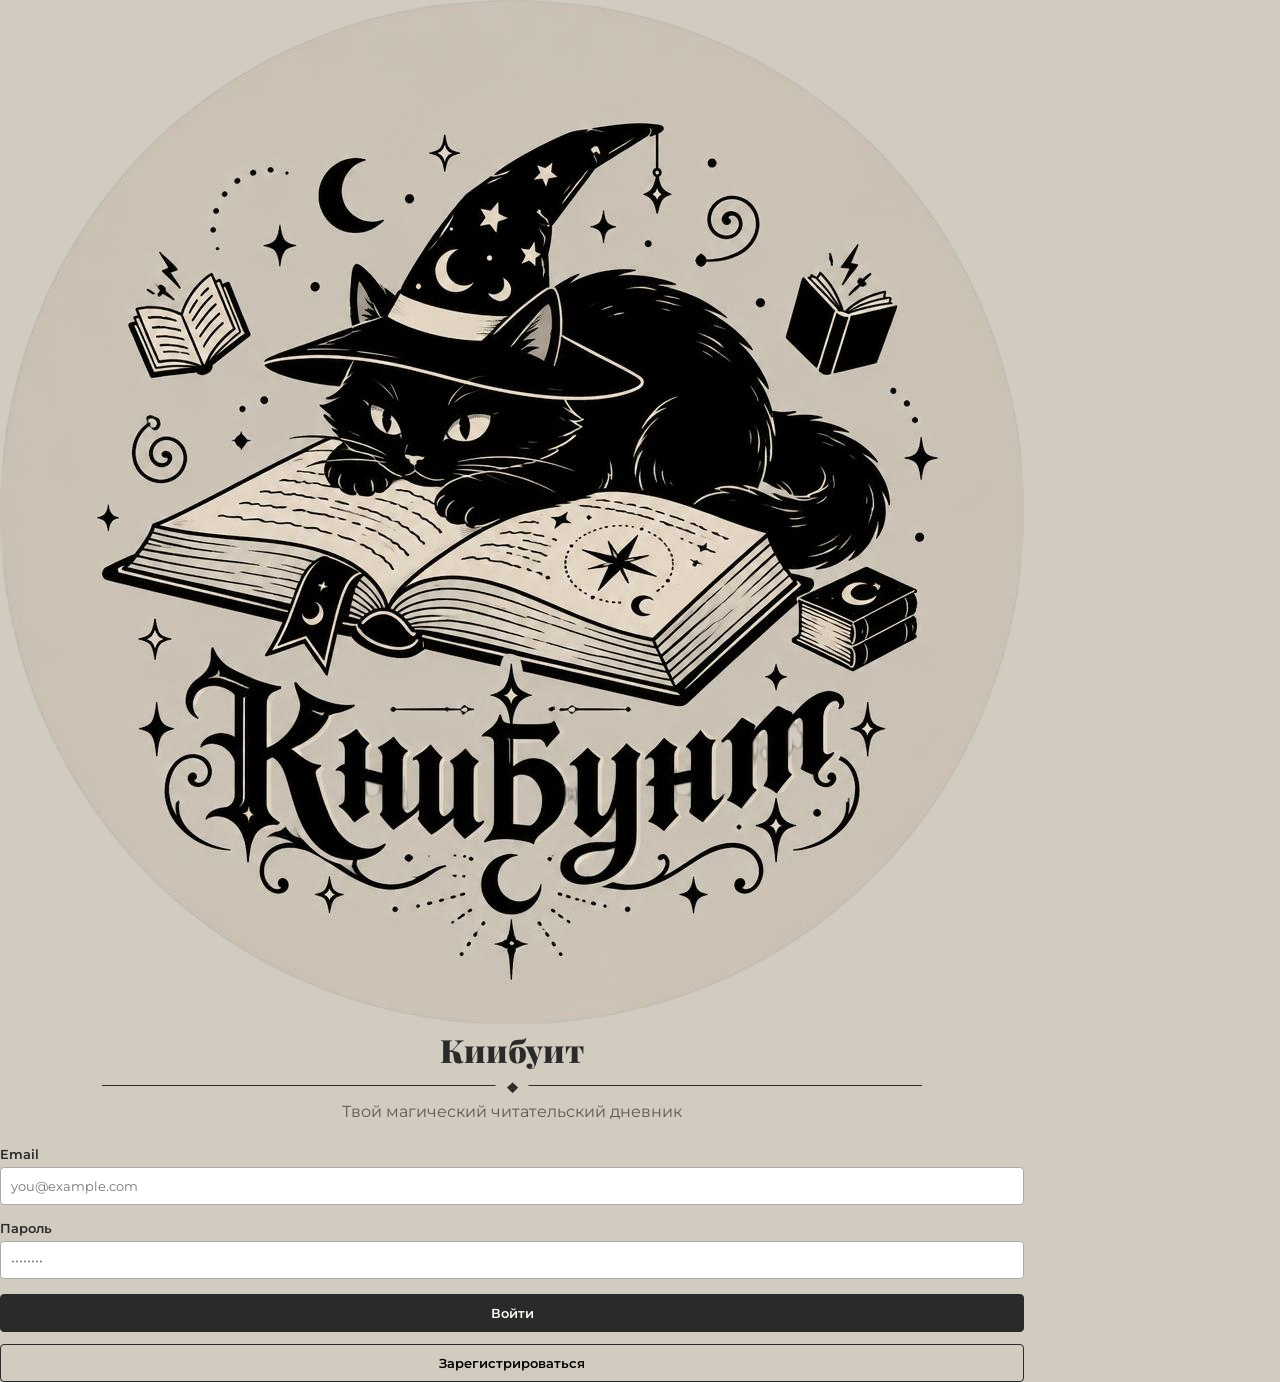
==== index.html @ f90e459a "Update index.html" ====
<!DOCTYPE html>
<html lang="ru">
<head>
    <meta charset="UTF-8">
    <meta name="viewport" content="width=device-width, initial-scale=1.0, viewport-fit=cover, user-scalable=no">
    <meta name="theme-color" content="#d2cbc0">
    <meta name="format-detection" content="telephone=no">
    <title>Киибуит</title>

    <!-- PWA Манифест (создадим позже) -->
    <link rel="manifest" href="manifest.json">
    <link rel="apple-touch-icon" href="assets/icon.png">
    <link rel="icon" type="image/png" href="assets/icon.png">

    <!-- Preload ключевых шрифтов -->
    <link rel="preload" href="fonts/playfair-display-v40-cyrillic_latin-regular.woff2" as="font" type="font/woff2" crossorigin>
    <link rel="preload" href="fonts/playfair-display-v40-cyrillic_latin-600.woff2" as="font" type="font/woff2" crossorigin>

    <link rel="stylesheet" href="style.css">
</head>
<body>

    <noscript>Для работы приложения включите JavaScript.</noscript>

    <!-- ==================== ЭКРАН АВТОРИЗАЦИИ ==================== -->
    <div id="auth-screen" style="display: flex;">
        <div class="auth-card">
            <img src="assets/icon.png" alt="Киибуит" class="auth-logo">
            <h1 class="page-title" style="font-size: 2rem; margin-bottom: 10px; border-bottom: none;">Киибуит</h1>
            <p class="text-center" style="margin-bottom: 25px; color: var(--ink-color); opacity: 0.7;">Твой магический читательский дневник</p>
            
            <div class="form-group">
                <label>Email</label>
                <input type="email" id="auth-email" placeholder="you@example.com" autocomplete="email">
            </div>
            <div class="form-group">
                <label>Пароль</label>
                <input type="password" id="auth-password" placeholder="••••••••" autocomplete="current-password">
            </div>
            
            <div id="auth-error" style="color: #d9534f; font-size: 13px; text-align: center; margin-bottom: 15px; display: none; font-weight: 600;"></div>

            <button class="btn-save" style="width: 100%; margin-bottom: 12px;" onclick="handleAuth('login')">Войти</button>
            <button class="btn-cancel" style="width: 100%;" onclick="handleAuth('register')">Зарегистрироваться</button>
        </div>
    </div>

    <!-- ==================== ОСНОВНОЕ ПРИЛОЖЕНИЕ ==================== -->
    <div id="main-app" style="display: none;">
        
        <div id="overlay" onclick="toggleSidebar()"></div>

        <!-- Сайдбар -->
        <aside id="sidebar">
            <div class="sidebar-header">
                <span>Меню</span>
                <button class="close-sidebar-btn" onclick="toggleSidebar()" aria-label="Закрыть меню">✕</button>
            </div>
            <ul class="menu-list">
                <li class="menu-item active" onclick="navigateTo('library')">Моя библиотека</li>
                <li class="menu-item" onclick="navigateTo('reading-now')">Читаю сейчас</li>
                <li class="menu-item" onclick="navigateTo('calendar')">Календарь</li>
                <li class="menu-item" onclick="navigateTo('stats')">Статистика</li>
                <li class="menu-item" onclick="navigateTo('collections')">Коллекции</li>
                <li class="menu-item" onclick="navigateTo('wishlist')">Список желаний</li>
                <li class="menu-item" onclick="navigateTo('recommendations')">Рекомендации</li>
                <hr style="width: 100%; border: 0; border-top: 1px solid #ccc; margin: 10px 0;">
                <li class="menu-item" onclick="toggleTheme()" id="theme-toggle-btn">🌙 Тёмная тема</li>
                <li class="menu-item" onclick="exportData()">Экспорт данных</li>
                <li class="menu-item" onclick="document.getElementById('import-file').click()">Импорт данных</li>
                <li class="menu-item" onclick="handleLogout()" style="color: #d9534f;">Выйти</li>
            </ul>
            <input type="file" id="import-file" accept=".json" onchange="importData(event)">
        </aside>

        <!-- Основная область -->
        <div id="app-container">
            <div class="top-bar">
                <button class="icon-btn" onclick="toggleSidebar()" aria-label="Меню">
                    <div class="menu-icon-lines"><span></span><span></span><span></span></div>
                </button>
                
                <!-- Строка поиска (скрыта на некоторых страницах) -->
                <div class="search-container" id="search-container">
                    <input type="text" id="search-input" placeholder="Поиск книг..." oninput="handleLibrarySearch(this.value)">
                </div>

                <button class="icon-btn active" id="view-shelves-btn" onclick="switchLibraryView('shelves')" title="Книжные полки">
                    <svg viewBox="0 0 24 24">
                        <line x1="3" y1="20" x2="21" y2="20"></line>
                        <rect x="5" y="8" width="3" height="12" rx="1"></rect>
                        <rect x="10.5" y="4" width="3" height="16" rx="1"></rect>
                        <rect x="16" y="11" width="3" height="9" rx="1"></rect>
                    </svg>
                </button>
                <button class="icon-btn" id="view-grid-btn" onclick="switchLibraryView('grid')" title="Плитка">
                    <svg viewBox="0 0 24 24">
                        <rect x="3" y="3" width="7" height="7"></rect>
                        <rect x="14" y="3" width="7" height="7"></rect>
                        <rect x="14" y="14" width="7" height="7"></rect>
                        <rect x="3" y="14" width="7" height="7"></rect>
                    </svg>
                </button>

                <button class="icon-btn" id="top-action-btn" onclick="handleDetailsAction()" title="Редактировать" style="display: none;"></button>
                
                <button class="icon-btn" id="top-back-btn" onclick="goBack()" title="Назад">
                    <svg viewBox="0 0 24 24" fill="none" stroke="currentColor" stroke-width="2" stroke-linecap="round" stroke-linejoin="round">
                        <line x1="19" y1="12" x2="5" y2="12"></line>
                        <polyline points="12 19 5 12 12 5"></polyline>
                    </svg>
                </button>
            </div>

            <!-- ==================== Библиотека ==================== -->
            <div id="page-library" class="page-content active">
                <div class="top-icons">
                    ✦ ✧ <span style="font-size: 1.5em; vertical-align: middle; line-height: 0.5;">☾</span> ✧ ✦
                </div>
                <h1 class="page-title">Моя библиотека</h1>
                <div class="cabinets-grid" id="cabinets-container"></div>
                <div class="grid-view-container" id="grid-view-container"></div>
            </div>

            <!-- ==================== Читаю сейчас ==================== -->
            <div id="page-reading-now" class="page-content">
                <h1 class="page-title">Читаю сейчас</h1>
                <div class="reading-now-list" id="reading-now-container"></div>
            </div>

            <!-- ==================== Календарь ==================== -->
            <div id="page-calendar" class="page-content">
                <h1 class="page-title">Календарь чтения</h1>
                <div class="calendar-header">
                    <button onclick="changeMonth(-1)" aria-label="Предыдущий месяц">
                        <svg viewBox="0 0 24 24"><path d="M15.41 16.59L10.83 12l4.58-4.59L14 6l-6 6 6 6 1.41-1.41z"/></svg>
                    </button>
                    <h2 id="current-month-year">Месяц Год</h2>
                    <button onclick="changeMonth(1)" aria-label="Следующий месяц">
                        <svg viewBox="0 0 24 24"><path d="M8.59 16.59L13.17 12 8.59 7.41 10 6l6 6-6 6-1.41-1.41z"/></svg>
                    </button>
                </div>
                <div class="calendar-grid" id="calendar-grid"></div>
            </div>

            <!-- ==================== Статистика ==================== -->
            <div id="page-stats" class="page-content">
                <h1 class="page-title">Статистика чтения</h1>
                
                <!-- Виджет цели на год -->
                <div class="goal-widget" id="goal-widget">
                    <div class="goal-header">
                        <h3>Цель на год</h3>
                        <button class="block-add-btn" onclick="openGoalModal()" title="Изменить цель">
                            <svg viewBox="0 0 24 24"><path d="M17 3a2.828 2.828 0 1 1 4 4L7.5 20.5 2 22l1.5-5.5L17 3z"></path></svg>
                        </button>
                    </div>
                    <div class="goal-progress-bar">
                        <div class="goal-progress-fill" id="goal-progress-fill" style="width: 0%;"></div>
                    </div>
                    <div class="goal-text" id="goal-text">0 / 0 книг</div>
                </div>

                <div class="stats-grid" id="stats-container"></div>

                <div class="charts-grid" id="charts-container">
                    <div class="chart-card">
                        <h3 class="chart-title">Книг по месяцам</h3>
                        <div class="chart-canvas-wrapper"><canvas id="chart-books-by-month"></canvas></div>
                    </div>
                    <div class="chart-card">
                        <h3 class="chart-title">Распределение оценок</h3>
                        <div class="chart-canvas-wrapper"><canvas id="chart-ratings"></canvas></div>
                    </div>
                    <div class="chart-card">
                        <h3 class="chart-title">Жанры</h3>
                        <div class="chart-canvas-wrapper"><canvas id="chart-genres"></canvas></div>
                    </div>
                    <div class="chart-card">
                        <h3 class="chart-title">Форматы</h3>
                        <div class="chart-canvas-wrapper"><canvas id="chart-formats"></canvas></div>
                    </div>
                </div>
            </div>

            <!-- ==================== Коллекции ==================== -->
            <div id="page-collections" class="page-content">
                <h1 class="page-title">Мои коллекции</h1>
                <div class="list-container">
                    <div class="form-group">
                        <label>Новая коллекция</label>
                        <div style="display: flex; gap: 10px;">
                            <input type="text" id="new-collection-name" placeholder="Название коллекции...">
                            <button class="btn-save" onclick="createCollection()">Создать</button>
                        </div>
                    </div>
                </div>
                <div id="collections-list"></div>
            </div>

            <!-- ==================== Список желаний ==================== -->
            <div id="page-wishlist" class="page-content">
                <h1 class="page-title">Список желаний</h1>
                <div class="list-container">
                    <div class="form-group">
                        <label>Новый список</label>
                        <div style="display: flex; gap: 10px;">
                            <input type="text" id="new-wishlist-name" placeholder="Название списка...">
                            <button class="btn-save" onclick="createWishlist()">Создать</button>
                        </div>
                    </div>
                </div>
                <div id="wishlist-container"></div>
            </div>

            <!-- ==================== Рекомендации ==================== -->
            <div id="page-recommendations" class="page-content">
                <h1 class="page-title">Рекомендации</h1>
                <p class="text-center" style="margin-bottom: 20px;">На основе ваших прочитанных книг мы подобрали для вас:</p>
                <div id="recommendations-container"></div>
            </div>

            <!-- ==================== Детали книги ==================== -->
            <div id="page-details" class="page-content">
                <div class="details-block" id="block-profile">
                    <div class="profile-layout">
                        <div class="profile-left">
                            <div class="cover-preview" id="det-cover-container">
                                <div class="generated-cover" id="det-cover-generated">
                                    <div class="gen-title" id="gen-title">Название</div>
                                    <div class="gen-author" id="gen-author">Автор</div>
                                </div>
                                <img id="det-cover-img" src="" alt="Обложка" style="display: none;">
                            </div>
                            
                            <div class="det-edit-only" style="width: 100%; margin-bottom: 15px;">
                                <label class="profile-field-label" style="display: block; text-align: left; margin-bottom: 8px;">Добавить обложку</label>
                                <div style="display: flex; gap: 8px; margin-bottom: 8px;">
                                    <input type="text" id="det-cover-url" placeholder="URL картинки..." style="flex-grow: 1; padding: 8px; border: 1px solid #aaa; border-radius: 4px; font-size: 12px; min-width: 0;">
                                    <button type="button" class="btn-save" style="padding: 8px 12px; flex: 0 0 auto; font-size: 12px;" onclick="applyCoverUrl()">Найти</button>
                                </div>
                                <div>
                                    <input type="file" id="det-cover-file" accept="image/*" style="display: none;" onchange="handleCoverUpload(event)">
                                    <button type="button" class="btn-cancel" style="width: 100%; padding: 8px 12px; font-size: 12px;" onclick="document.getElementById('det-cover-file').click()">Добавить с устройства</button>
                                </div>
                            </div>

                            <div class="det-edit-only" style="width: 100%; margin-bottom: 10px; text-align: left;">
                                <label class="profile-field-label" style="display: block; text-align: left; margin-bottom: 4px;">Название</label>
                                <input type="text" id="det-edit-title" placeholder="Название">
                            </div>

                            <div class="det-edit-only" style="width: 100%; margin-bottom: 10px; text-align: left;">
                                <label class="profile-field-label" style="display: block; text-align: left; margin-bottom: 4px;">Автор(ы)</label>
                                <div id="det-author-inputs-container"></div>
                            </div>

                            <div class="profile-title" id="det-title">Название</div>
                            <div class="profile-author" id="det-author">Автор</div>
                            
                            <div id="rating-view-wrapper" style="margin-top: 10px; width: 100%; text-align: center;">
                                <label class="profile-field-label" style="display: block; text-align: center; margin-bottom: 5px;">Оценка</label>
                                <div class="star-rating" id="star-rating">
                                    <span class="star" data-value="1">★</span><span class="star" data-value="2">★</span><span class="star" data-value="3">★</span><span class="star" data-value="4">★</span><span class="star" data-value="5">★</span>
                                    <span class="star" data-value="6">★</span><span class="star" data-value="7">★</span><span class="star" data-value="8">★</span><span class="star" data-value="9">★</span><span class="star" data-value="10">★</span>
                                </div>
                                <input type="hidden" id="det-rating" value="0">
                                <div class="profile-rating" id="val-det-rating"></div>
                            </div>
                        </div>
                        
                        <div class="profile-right">
                            <div class="profile-fields-grid">
                                <div style="grid-column: 1 / -1; display: flex; gap: 10px; align-items: center; margin-bottom: 5px;">
                                    <button id="btn-auto-fill" class="btn-save" style="flex-grow: 0; padding: 8px 15px; align-items: center; gap: 8px; font-size: 13px;" onclick="autoFillBookInfo()">
                                        <svg viewBox="0 0 24 24" width="16" height="16" fill="none" stroke="currentColor" stroke-width="2" stroke-linecap="round" stroke-linejoin="round"><circle cx="11" cy="11" r="8"></circle><line x1="21" y1="21" x2="16.65" y2="16.65"></line></svg>
                                        Найти информацию
                                    </button>
                                    <div id="progress-container" style="flex-grow: 1; align-items: center; gap: 10px; display: none;">
                                        <div style="flex-grow: 1; height: 8px; background: #e0e0e0; border-radius: 4px; overflow: hidden; border: 1px solid #ccc;">
                                            <div id="progress-bar" style="height: 100%; background: #28a745; width: 0%; transition: width 0.3s;"></div>
                                        </div>
                                        <span id="progress-text" style="font-size: 12px; font-weight: bold; min-width: 60px; color: #555;">0%</span>
                                    </div>
                                </div>
                                <div class="profile-field">
                                    <label class="profile-field-label">Жанры</label>
                                    <div class="det-edit-only" style="width:100%">
                                        <div id="det-genres-inputs-container"></div>
                                    </div>
                                    <div class="readonly-value profile-field-value" id="val-det-genres"></div>
                                </div>
                                <div class="profile-field">
                                    <label class="profile-field-label">Теги</label>
                                    <div class="det-edit-only" style="width:100%">
                                        <div id="det-tags-inputs-container"></div>
                                    </div>
                                    <div class="readonly-value profile-field-value" id="val-det-tags"></div>
                                </div>
                                <div class="profile-field">
                                    <label class="profile-field-label">Цикл</label>
                                    <input type="text" id="det-series">
                                    <div class="readonly-value profile-field-value" id="val-det-series"></div>
                                </div>
                                <div class="profile-field">
                                    <label class="profile-field-label">Количество страниц</label>
                                    <input type="text" id="det-volume">
                                    <div class="readonly-value profile-field-value" id="val-det-volume"></div>
                                </div>
                                <div class="profile-field">
                                    <label class="profile-field-label">Подцикл</label>
                                    <input type="text" id="det-subseries">
                                    <div class="readonly-value profile-field-value" id="val-det-subseries"></div>
                                </div>
                                <div class="profile-field">
                                    <label class="profile-field-label">Год публикации</label>
                                    <input type="text" id="det-year">
                                    <div class="readonly-value profile-field-value" id="val-det-year"></div>
                                </div>
                                <div class="profile-field">
                                    <label class="profile-field-label">Страна</label>
                                    <input type="text" id="det-country">
                                    <div class="readonly-value profile-field-value" id="val-det-country"></div>
                                </div>
                                <div class="profile-field">
                                    <label class="profile-field-label">Формат</label>
                                    <div class="custom-select-wrapper" id="format-custom-select">
                                        <div class="custom-select-trigger" onclick="toggleCustomDropdown(event, 'format-custom-select')">
                                            <span id="format-selected-text">Не выбрано</span>
                                            <svg viewBox="0 0 24 24"><path d="M7 10l5 5 5-5z"/></svg>
                                        </div>
                                        <div class="custom-select-options" id="format-dropdown-options">
                                            <div class="custom-select-option" onclick="event.stopPropagation(); toggleFormatOption(this, 'Бумажная книга')">Бумажная книга</div>
                                            <div class="custom-select-option" onclick="event.stopPropagation(); toggleFormatOption(this, 'Электронная')">Электронная</div>
                                            <div class="custom-select-option" onclick="event.stopPropagation(); toggleFormatOption(this, 'Аудиокнига')">Аудиокнига</div>
                                            <div class="custom-select-option" onclick="event.stopPropagation(); toggleFormatOption(this, 'Комикс')">Комикс</div>
                                            <div class="custom-select-option" onclick="event.stopPropagation(); toggleFormatOption(this, 'Манга')">Манга</div>
                                        </div>
                                    </div>
                                    <input type="hidden" id="det-format" value="">
                                    <div class="readonly-value profile-field-value" id="val-det-format"></div>
                                </div>
                            </div>
                            
                            <div class="annotation-block">
                                <label class="profile-field-label">Аннотация</label>
                                <textarea id="det-annotation"></textarea>
                                <div class="readonly-value profile-field-value" id="val-det-annotation" style="white-space: pre-wrap;"></div>
                            </div>
                        </div>
                    </div>
                </div>

                <div class="details-block is-empty" id="block-impressions">
                    <h3 class="details-block-title">
                        Впечатления
                        <button class="block-add-btn" onclick="openAddImpressionModalFromDetails()" title="Добавить впечатление">
                            <svg viewBox="0 0 24 24"><line x1="12" y1="5" x2="12" y2="19"></line><line x1="5" y1="12" x2="19" y2="12"></line></svg>
                        </button>
                    </h3>
                    <div class="detail-list" id="impressions-list"></div>
                </div>

                <div class="details-block is-empty" id="block-tracker">
                    <h3 class="details-block-title">Трекер чтения</h3>
                    <div class="profile-fields-grid">
                        <div class="profile-field">
                            <label class="profile-field-label">Дата начала</label>
                            <input type="date" id="det-start-date">
                            <div class="readonly-value profile-field-value" id="val-det-start-date"></div>
                        </div>
                        <div class="profile-field">
                            <label class="profile-field-label">Дата завершения</label>
                            <input type="date" id="det-end-date">
                            <div class="readonly-value profile-field-value" id="val-det-end-date"></div>
                        </div>
                    </div>
                </div>

                <div class="details-block is-empty" id="block-plot">
                    <h3 class="details-block-title">Сюжет и структура</h3>
                    <div class="profile-field" style="margin-bottom: 15px;">
                        <label class="profile-field-label">Краткое содержание</label>
                        <textarea id="det-summary"></textarea>
                        <div class="readonly-value profile-field-value" id="val-det-summary" style="white-space: pre-wrap;"></div>
                    </div>
                    <div class="profile-field" style="margin-bottom: 15px;">
                        <label class="profile-field-label">Хронология событий</label>
                        <textarea id="det-timeline"></textarea>
                        <div class="readonly-value profile-field-value" id="val-det-timeline" style="white-space: pre-wrap;"></div>
                    </div>
                    <div class="profile-field">
                        <label class="profile-field-label">Карта мира</label>
                        <textarea id="det-worldMap"></textarea>
                        <div class="readonly-value profile-field-value" id="val-det-worldMap" style="white-space: pre-wrap;"></div>
                    </div>
                </div>

                <div class="details-block is-empty" id="block-characters">
                    <h3 class="details-block-title">
                        Персонажи
                        <button class="block-add-btn" onclick="openCharacterModal()" title="Добавить персонажа">
                            <svg viewBox="0 0 24 24"><line x1="12" y1="5" x2="12" y2="19"></line><line x1="5" y1="12" x2="19" y2="12"></line></svg>
                        </button>
                    </h3>
                    <div class="detail-list" id="characters-list"></div>
                </div>

                <div class="details-block is-empty" id="block-quotes">
                    <h3 class="details-block-title">
                        Цитаты
                        <button class="block-add-btn" onclick="openQuoteModal()" title="Добавить цитату">
                            <svg viewBox="0 0 24 24"><line x1="12" y1="5" x2="12" y2="19"></line><line x1="5" y1="12" x2="19" y2="12"></line></svg>
                        </button>
                    </h3>
                    <div class="detail-list" id="quotes-list"></div>
                </div>

                <div class="details-block is-empty" id="block-terms">
                    <h3 class="details-block-title">
                        Термины и определения
                        <button class="block-add-btn" onclick="openTermModal()" title="Добавить термин">
                            <svg viewBox="0 0 24 24"><line x1="12" y1="5" x2="12" y2="19"></line><line x1="5" y1="12" x2="19" y2="12"></line></svg>
                        </button>
                    </h3>
                    <div class="detail-list" id="terms-list"></div>
                </div>
            </div>
        </div>
    </div>

    <!-- ==================== МОДАЛЬНЫЕ ОКНА ==================== -->

    <!-- НОВОЕ: Модалка цели -->
    <div class="modal-overlay" id="goal-modal">
        <div class="modal" style="max-width: 400px;">
            <button class="modal-close-x" onclick="closeGoalModal()">✕</button>
            <h2>Цель на год</h2>
            <div class="form-group">
                <label>Сколько книг хотите прочитать?</label>
                <input type="number" id="goal-input" placeholder="Например, 30">
            </div>
            <div class="btn-group">
                <button class="btn-cancel" onclick="closeGoalModal()">Отмена</button>
                <button class="btn-save" onclick="saveGoal()">Сохранить</button>
            </div>
        </div>
    </div>

    <!-- НОВОЕ: Кастомный confirm -->
    <div class="modal-overlay" id="custom-confirm-modal">
        <div class="modal" style="max-width: 400px; text-align: center;">
            <h2 id="confirm-title" style="margin-bottom: 15px;">Подтверждение</h2>
            <p id="confirm-text" style="margin-bottom: 25px; line-height: 1.5;"></p>
            <div class="btn-group" style="justify-content: center;">
                <button class="btn-cancel" onclick="resolveConfirm(false)">Отмена</button>
                <button class="btn-save" onclick="resolveConfirm(true)">ОК</button>
            </div>
        </div>
    </div>

    <div class="modal-overlay" id="calendar-modal">
        <div class="modal" style="max-width: 550px;">
            <button class="modal-close-x" onclick="closeCalendarModal()">✕</button>
            <h2 id="calendar-modal-title" style="padding-right: 20px;">Записи на <span id="calendar-modal-date"></span></h2>

            <div id="calendar-entries-view">
                <div id="calendar-entries-list" style="display: flex; flex-direction: column; gap: 15px; max-height: 60vh; overflow-y: auto; margin-bottom: 20px; padding-right: 5px;"></div>
                <div class="btn-group" style="justify-content: center; margin-top: 15px;">
                    <button class="btn-save" onclick="showCalendarAddBookView()" style="width: 100%;">+ Добавить книгу</button>
                </div>
            </div>

            <div id="calendar-add-view" style="display: none;">
                <div class="form-group">
                    <label>Выберите книгу</label>
                    <div class="custom-select-wrapper" id="calendar-book-select">
                        <div class="custom-select-trigger" onclick="toggleCustomDropdown(event, 'calendar-book-select')">
                            <span id="cal-selected-text">-- Не выбрано --</span>
                            <svg viewBox="0 0 24 24"><path d="M7 10l5 5 5-5z"/></svg>
                        </div>
                        <div class="custom-select-options" id="cal-dropdown-options"></div>
                    </div>
                    <input type="hidden" id="cal-selected-value" value="">
                </div>
                <div class="btn-group" style="justify-content: center; gap: 20px;">
                    <button class="btn-cancel" style="flex-grow: 0; min-width: 100px;" onclick="showCalendarEntriesView()">Назад</button>
                    <button class="btn-save" style="flex-grow: 0; min-width: 120px;" onclick="saveCalendarPlan()">Сохранить</button>
                </div>
            </div>
        </div>
    </div>

    <div class="modal-overlay" id="progress-modal">
        <div class="modal">
            <button class="modal-close-x" onclick="closeProgressModal()">✕</button>
            <h2>Прогресс чтения</h2>
            <p class="text-center" style="margin-bottom: 15px; font-weight: bold;" id="progress-book-title"></p>
            <div class="form-group">
                <label>Текущая страница</label>
                <input type="number" id="progress-current-page" placeholder="Введите номер страницы...">
            </div>
            <div class="form-group">
                <label>Всего страниц</label>
                <input type="number" id="progress-total-pages" placeholder="Введите общее количество...">
            </div>
            <div class="btn-group" style="justify-content: center; gap: 20px;">
                <button class="btn-cancel" style="flex-grow: 0; min-width: 100px;" onclick="closeProgressModal()">Отмена</button>
                <button class="btn-save" style="flex-grow: 0; min-width: 120px;" onclick="saveProgress()">Сохранить</button>
            </div>
        </div>
    </div>

    <div class="modal-overlay" id="move-date-modal">
        <div class="modal">
            <button class="modal-close-x" onclick="closeMoveDateModal()">✕</button>
            <h2>Выберите новую дату</h2>
            <div class="calendar-header" style="margin-top: 15px;">
                <button onclick="changeMoveDateMonth(-1)" aria-label="Предыдущий месяц">
                    <svg viewBox="0 0 24 24"><path d="M15.41 16.59L10.83 12l4.58-4.59L14 6l-6 6 6 6 1.41-1.41z"/></svg>
                </button>
                <h2 id="move-date-month-year">Месяц Год</h2>
                <button onclick="changeMoveDateMonth(1)" aria-label="Следующий месяц">
                    <svg viewBox="0 0 24 24"><path d="M8.59 16.59L13.17 12 8.59 7.41 10 6l6 6-6 6-1.41-1.41z"/></svg>
                </button>
            </div>
            <div class="calendar-grid" id="move-date-grid"></div>
            <div class="btn-group" style="margin-top: 20px;">
                <button class="btn-cancel" onclick="closeMoveDateModal()" style="width: 100%;">Отмена</button>
            </div>
        </div>
    </div>

    <div class="modal-overlay" id="add-impression-modal">
        <div class="modal">
            <button class="modal-close-x" onclick="closeAddImpressionModal()">✕</button>
            <h2>Добавить впечатление</h2>
            <p class="text-center" style="margin-bottom: 15px; font-weight: bold; color: #555;" id="imp-modal-book-title"></p>
            <div class="form-group">
                <textarea id="imp-modal-text" placeholder="Ваши впечатления..." style="min-height: 150px; resize: none;"></textarea>
            </div>
            <div class="btn-group" style="justify-content: center; gap: 20px;">
                <button class="btn-cancel" style="flex-grow: 0; min-width: 100px;" onclick="closeAddImpressionModal()">Отмена</button>
                <button class="btn-save" style="flex-grow: 0; min-width: 120px;" onclick="saveCalendarImpression()">Сохранить</button>
            </div>
        </div>
    </div>

    <div class="modal-overlay" id="add-quote-modal">
        <div class="modal">
            <button class="modal-close-x" onclick="closeAddQuoteModal()">✕</button>
            <h2>Добавить цитату</h2>
            <p class="text-center" style="margin-bottom: 15px; font-weight: bold; color: #555;" id="quote-modal-book-title"></p>
            <div class="form-group">
                <textarea id="quote-modal-text" placeholder="Текст цитаты..." style="min-height: 100px; resize: none;"></textarea>
            </div>
            <div class="btn-group" style="justify-content: center; gap: 20px;">
                <button class="btn-cancel" style="flex-grow: 0; min-width: 100px;" onclick="closeAddQuoteModal()">Отмена</button>
                <button class="btn-save" style="flex-grow: 0; min-width: 120px;" onclick="saveCalendarQuote()">Сохранить</button>
            </div>
        </div>
    </div>

    <div class="modal-overlay" id="character-modal">
        <div class="modal">
            <button class="modal-close-x" onclick="closeCharacterModal()">✕</button>
            <h2>Добавить персонажа</h2>
            <div class="form-group">
                <label>Имя персонажа</label>
                <input type="text" id="char-name" placeholder="Введите имя...">
            </div>
            <div class="form-group">
                <label>Роль</label>
                <select id="char-role">
                    <option value="Главный герой">Главный герой</option>
                    <option value="Второстепенный герой">Второстепенный герой</option>
                </select>
            </div>
            <div class="form-group">
                <label>Изображение (URL)</label>
                <input type="url" id="char-image" placeholder="https://...">
            </div>
            <div class="btn-group">
                <button class="btn-cancel" onclick="closeCharacterModal()">Отмена</button>
                <button class="btn-save" onclick="saveCharacter()">Сохранить</button>
            </div>
        </div>
    </div>

    <div class="modal-overlay" id="quote-modal">
        <div class="modal">
            <button class="modal-close-x" onclick="closeQuoteModal()">✕</button>
            <h2>Добавить цитату</h2>
            <div class="form-group">
                <label>Текст цитаты</label>
                <textarea id="quote-text" placeholder="Введите текст..."></textarea>
            </div>
            <div class="btn-group">
                <button class="btn-cancel" onclick="closeQuoteModal()">Отмена</button>
                <button class="btn-save" onclick="saveQuote()">Сохранить</button>
            </div>
        </div>
    </div>

    <div class="modal-overlay" id="term-modal">
        <div class="modal">
            <button class="modal-close-x" onclick="closeTermModal()">✕</button>
            <h2>Добавить термин</h2>
            <div class="form-group">
                <label>Термин</label>
                <input type="text" id="term-name" placeholder="Введите термин...">
            </div>
            <div class="form-group">
                <label>Определение</label>
                <textarea id="term-def" placeholder="Введите определение..."></textarea>
            </div>
            <div class="btn-group">
                <button class="btn-cancel" onclick="closeTermModal()">Отмена</button>
                <button class="btn-save" onclick="saveTerm()">Сохранить</button>
            </div>
        </div>
    </div>

    <div class="modal-overlay" id="edit-list-name-modal">
        <div class="modal" style="max-width: 400px;">
            <button class="modal-close-x" onclick="closeEditListNameModal()">✕</button>
            <h2 id="edit-list-name-title">Редактировать название</h2>
            <div class="form-group">
                <label>Название</label>
                <input type="text" id="edit-list-name-input" placeholder="Введите название...">
            </div>
            <div class="btn-group">
                <button class="btn-cancel" onclick="closeEditListNameModal()">Отмена</button>
                <button class="btn-save" onclick="saveEditedListName()">Сохранить</button>
            </div>
        </div>
    </div>

    <div id="context-menu">
        <div class="context-option" onclick="ctxDetails()">Подробнее</div>
        <div class="context-option" onclick="ctxEdit()">Редактировать</div>
        <div class="context-option" onclick="ctxMoveToCabinet()">Переместить в...</div>
        <div class="context-option danger" onclick="ctxDelete()">Удалить</div>
    </div>

    <div id="wishlist-context-menu">
        <div class="context-option" onclick="ctxWishlistDetails()">Подробнее</div>
        <div class="context-option" onclick="ctxWishlistEdit()">Редактировать</div>
        <div class="context-option" onclick="ctxWishlistMove()">Переместить в список</div>
        <div class="context-option danger" onclick="ctxWishlistDelete()">Удалить</div>
    </div>

    <div class="modal-overlay" id="book-modal">
        <div class="modal">
            <button class="modal-close-x" onclick="closeBookModal()">✕</button>
            <h2 id="book-modal-title">Добавить книгу</h2>

            <div class="form-group author-wrapper">
                <label>Название</label>
                <div class="author-input-wrap">
                    <input type="text" id="book-title" placeholder="Введите название..." autocomplete="off" oninput="handleTitleSearch(this)" onfocus="handleTitleSearch(this)">
                    <div class="custom-dropdown author-suggestions title-suggestions"></div>
                </div>
            </div>

            <div class="form-group author-wrapper">
                <label>Автор(ы)</label>
                <div id="author-inputs-container"></div>
            </div>

            <div id="spine-customization-section">
                <div class="form-group">
                    <label>Цвет корешка</label>
                    <input type="color" id="book-color" value="#fcfaf5">
                </div>
                <div id="patterns-section">
                    <div class="form-group">
                        <label>Узор (сверху и снизу)</label>
                        <div class="patterns-grid" id="patterns-grid"></div>
                        <input type="hidden" id="book-pattern" value="">
                    </div>
                </div>
            </div>

            <div class="spine-bg-section">
                <label id="image-upload-label">Добавить корешок</label>
                <div class="spine-bg-preview" id="modal-spine-preview" style="display: none; justify-content: center; margin-bottom: 15px;">
                    <img id="modal-spine-img" src="" alt="Фон" style="max-height: 120px; border-radius: 4px; box-shadow: 0 2px 5px rgba(0,0,0,0.2);">
                </div>
                <div style="display: flex; gap: 10px; margin-bottom: 10px;">
                    <input type="text" id="modal-spine-url" placeholder="URL картинки..." style="flex-grow: 1; padding: 8px; border: 1px solid #aaa; border-radius: 4px;">
                    <button type="button" class="btn-save" style="padding: 8px 15px; flex-shrink: 0;" onclick="applySpineUrlInModal()">Найти</button>
                </div>
                <div style="margin-bottom: 5px;">
                    <input type="file" id="modal-spine-file" accept="image/*" style="display: none;" onchange="handleSpineFileInModal(event)">
                    <button type="button" class="btn-cancel" style="width: 100%; padding: 8px 15px;" onclick="document.getElementById('modal-spine-file').click()">Добавить с устройства</button>
                </div>
                <div id="cover-status" style="text-align: center; min-height: 18px; font-size: 13px; font-weight: 600; margin-top: 5px;"></div>
            </div>
            <div class="btn-group" style="justify-content: center;">
                <button class="btn-cancel" onclick="closeBookModal()">Отмена</button>
                <button class="btn-save" style="flex-grow: 0; min-width: 120px;" onclick="saveBook()">Сохранить</button>
            </div>
        </div>
    </div>

    <div class="modal-overlay" id="wishlist-book-modal">
        <div class="modal">
            <button class="modal-close-x" onclick="closeWishlistBookModal()">✕</button>
            <h2 id="wishlist-book-modal-title">Добавить книгу</h2>
            <div class="form-group">
                <label>Название</label>
                <input type="text" id="wishlist-book-title" placeholder="Введите название...">
            </div>
            <div class="form-group">
                <label>Автор(ы)</label>
                <div id="wishlist-author-inputs-container"></div>
            </div>

            <div class="spine-bg-section">
                <label>Добавить обложку</label>
                <div class="spine-bg-preview" id="wishlist-book-cover-preview-container" style="display: none; justify-content: center; margin-bottom: 15px;">
                    <img id="wishlist-book-cover-preview" src="" alt="Обложка" style="max-height: 120px; border-radius: 4px; box-shadow: 0 2px 5px rgba(0,0,0,0.2);">
                </div>
                <div style="display: flex; gap: 10px; margin-bottom: 10px;">
                    <input type="text" id="wishlist-book-cover-url" placeholder="URL картинки..." style="flex-grow: 1; padding: 8px; border: 1px solid #aaa; border-radius: 4px;">
                    <button type="button" class="btn-save" style="padding: 8px 15px; flex-shrink: 0;" onclick="applyWishlistCoverUrl()">Найти</button>
                </div>
                <div style="margin-bottom: 5px;">
                    <input type="file" id="wishlist-book-cover-file" accept="image/*" style="display: none;" onchange="handleWishlistCoverFile(event)">
                    <button type="button" class="btn-cancel" style="width: 100%; padding: 8px 15px;" onclick="document.getElementById('wishlist-book-cover-file').click()">Добавить с устройства</button>
                </div>
                <div id="wishlist-cover-status" style="text-align: center; min-height: 18px; font-size: 13px; font-weight: 600; margin-top: 5px;"></div>
            </div>
            <div class="btn-group" style="justify-content: center; gap: 20px;">
                <button class="btn-cancel" onclick="closeWishlistBookModal()" style="flex-grow: 0; min-width: 100px;">Отмена</button>
                <button class="btn-save" onclick="saveWishlistBook()" style="flex-grow: 0; min-width: 120px;">Сохранить</button>
            </div>
        </div>
    </div>

    <div class="modal-overlay" id="wishlist-details-modal">
        <div class="modal" style="text-align: center;">
            <button class="modal-close-x" onclick="document.getElementById('wishlist-details-modal').style.display='none'">✕</button>
            <h2 id="wishlist-det-title" style="margin-bottom: 5px;"></h2>
            <p id="wishlist-det-author" style="font-style: italic; color: #555; margin-top: 0; margin-bottom: 20px;"></p>
            <div id="wishlist-det-cover-container" style="margin-bottom: 25px;"></div>
        </div>
    </div>

    <div class="modal-overlay" id="move-to-list-modal">
        <div class="modal">
            <button class="modal-close-x" onclick="document.getElementById('move-to-list-modal').style.display='none'">✕</button>
            <h2>Переместить в список</h2>
            <div id="move-to-list-options" style="display: flex; flex-direction: column; gap: 10px; margin-top: 20px;"></div>
            <div class="btn-group" style="margin-top: 25px;">
                <button class="btn-cancel" onclick="document.getElementById('move-to-list-modal').style.display='none'" style="width: 100%;">Отмена</button>
            </div>
        </div>
    </div>

    <div class="modal-overlay" id="move-cabinet-modal">
        <div class="modal">
            <button class="modal-close-x" onclick="closeMoveCabinetModal()">✕</button>
            <h2>Переместить в шкаф</h2>
            <p class="text-center" style="margin-bottom: 20px;">Выберите новый шкаф:</p>
            <div style="display: flex; flex-direction: column; gap: 10px;">
                <button class="btn-save" onclick="executeMoveToCabinet('reading')">Читаю</button>
                <button class="btn-save" onclick="executeMoveToCabinet('read')">Прочитано</button>
                <button class="btn-save" onclick="executeMoveToCabinet('planned')">В планах</button>
                <button class="btn-save" onclick="executeMoveToCabinet('paused')">На паузе</button>
                <button class="btn-save" onclick="executeMoveToCabinet('dropped')">Брошено</button>
            </div>
            <div class="btn-group" style="justify-content: center; margin-top: 20px;">
                <button class="btn-cancel" onclick="closeMoveCabinetModal()">Отмена</button>
            </div>
        </div>
    </div>

    <div class="modal-overlay" id="collection-modal">
        <div class="modal">
            <button class="modal-close-x" onclick="closeCollectionModal()">✕</button>
            <h2>Добавить в коллекцию: <span id="col-modal-name"></span></h2>
            <div class="form-group">
                <label>Выберите книгу</label>
                <div class="custom-select-wrapper" id="collection-custom-select">
                    <div class="custom-select-trigger" onclick="toggleCustomDropdown(event, 'collection-custom-select')">
                        <span id="collection-selected-text">-- Выберите книгу --</span>
                        <svg viewBox="0 0 24 24"><path d="M7 10l5 5 5-5z"/></svg>
                    </div>
                    <div class="custom-select-options" id="collection-dropdown-options"></div>
                </div>
                <input type="hidden" id="col-select-book" value="">
            </div>
            <div class="btn-group">
                <button class="btn-cancel" onclick="closeCollectionModal()">Отмена</button>
                <button class="btn-save" onclick="addBookToCollection()">Добавить</button>
            </div>
        </div>
    </div>

    <!-- Контейнер для всплывающих уведомлений (тостов) -->
    <div id="toast-container"></div>

    <!-- ==================== БИБЛИОТЕКИ ==================== -->
    <script src="vendor/dexie.min.js"></script>
    <script src="vendor/xlsx.full.min.js"></script>
    <script src="vendor/chart.umd.min.js"></script>
    <script src="vendor/supabase.min.js"></script>

    <!-- ==================== МОДУЛИ ==================== -->
    <script src="js/utils.js"></script>
    <script src="js/supabase.js"></script>
    <script src="js/db.js"></script>
    <script src="js/sync.js"></script>
    <script src="js/app.js"></script>
    <script src="js/library.js"></script>
    <script src="js/calendar.js"></script>
    <script src="js/details.js"></script>
    <script src="js/wishlist.js"></script>
    <script src="js/collections.js"></script>
    <script src="js/stats.js"></script>
</body>
</html>
---- style.css ----
/* ============================================================
   ШРИФТЫ — @font-face (офлайн, без Google Fonts)
   ============================================================ */

/* --- Montserrat regular 400 --- */
@font-face {
    font-family: 'Montserrat';
    font-style: normal;
    font-weight: 400;
    font-display: swap;
    src: url('fonts/montserrat-v31-cyrillic-regular.woff2') format('woff2');
    unicode-range: U+0301, U+0400-045F, U+0490-0491, U+04B0-04B1, U+2116;
}
@font-face {
    font-family: 'Montserrat';
    font-style: normal;
    font-weight: 400;
    font-display: swap;
    src: url('fonts/montserrat-v31-latin-regular.woff2') format('woff2');
    unicode-range: U+0000-00FF, U+0131, U+0152-0153, U+02BB-02BC, U+02C6, U+02DA,
                   U+02DC, U+0304, U+0308, U+0329, U+2000-206F, U+20AC, U+2122,
                   U+2191, U+2193, U+2212, U+2215, U+FEFF, U+FFFD;
}

/* --- Montserrat semibold 600 --- */
@font-face {
    font-family: 'Montserrat';
    font-style: normal;
    font-weight: 600;
    font-display: swap;
    src: url('fonts/montserrat-v31-cyrillic-600.woff2') format('woff2');
    unicode-range: U+0301, U+0400-045F, U+0490-0491, U+04B0-04B1, U+2116;
}
@font-face {
    font-family: 'Montserrat';
    font-style: normal;
    font-weight: 600;
    font-display: swap;
    src: url('fonts/montserrat-v31-latin-600.woff2') format('woff2');
    unicode-range: U+0000-00FF, U+0131, U+0152-0153, U+02BB-02BC, U+02C6, U+02DA,
                   U+02DC, U+0304, U+0308, U+0329, U+2000-206F, U+20AC, U+2122,
                   U+2191, U+2193, U+2212, U+2215, U+FEFF, U+FFFD;
}

/* --- Montserrat extrabold 800 --- */
@font-face {
    font-family: 'Montserrat';
    font-style: normal;
    font-weight: 800;
    font-display: swap;
    src: url('fonts/montserrat-v31-cyrillic-800.woff2') format('woff2');
    unicode-range: U+0301, U+0400-045F, U+0490-0491, U+04B0-04B1, U+2116;
}
@font-face {
    font-family: 'Montserrat';
    font-style: normal;
    font-weight: 800;
    font-display: swap;
    src: url('fonts/montserrat-v31-latin-800.woff2') format('woff2');
    unicode-range: U+0000-00FF, U+0131, U+0152-0153, U+02BB-02BC, U+02C6, U+02DA,
                   U+02DC, U+0304, U+0308, U+0329, U+2000-206F, U+20AC, U+2122,
                   U+2191, U+2193, U+2212, U+2215, U+FEFF, U+FFFD;
}

/* --- Playfair Display regular 400 --- */
@font-face {
    font-family: 'Playfair Display';
    font-style: normal;
    font-weight: 400;
    font-display: swap;
    src: url('fonts/playfair-display-v40-cyrillic_latin-regular.woff2') format('woff2');
}

/* --- Playfair Display italic 400 --- */
@font-face {
    font-family: 'Playfair Display';
    font-style: italic;
    font-weight: 400;
    font-display: swap;
    src: url('fonts/playfair-display-v40-cyrillic_latin-italic.woff2') format('woff2');
}

/* --- Playfair Display semibold 600 --- */
@font-face {
    font-family: 'Playfair Display';
    font-style: normal;
    font-weight: 600;
    font-display: swap;
    src: url('fonts/playfair-display-v40-cyrillic_latin-600.woff2') format('woff2');
}

/* --- Playfair Display semibold italic 600 --- */
@font-face {
    font-family: 'Playfair Display';
    font-style: italic;
    font-weight: 600;
    font-display: swap;
    src: url('fonts/playfair-display-v40-cyrillic_latin-600italic.woff2') format('woff2');
}

/* --- Playfair Display black 900 --- */
@font-face {
    font-family: 'Playfair Display';
    font-style: normal;
    font-weight: 900;
    font-display: swap;
    src: url('fonts/playfair-display-v40-cyrillic_latin-900.woff2') format('woff2');
}

/* --- Playfair Display black italic 900 --- */
@font-face {
    font-family: 'Playfair Display';
    font-style: italic;
    font-weight: 900;
    font-display: swap;
    src: url('fonts/playfair-display-v40-cyrillic_latin-900italic.woff2') format('woff2');
}

/* ============================================================
   Переменные
   ============================================================ */
:root {
    --bg-color: #d2cbc0;
    --paper-bg: #fcfaf5;
    --ink-color: #2a2a2a;
    --book-width: 36px;
    --book-height: 160px;
    --book-height-short: 130px;
    --book-height-tall: 190px;
    --accent: #5a4b41;
}

@media (max-width: 600px) {
    :root {
        --book-width: 30px;
        --book-height: 130px;
        --book-height-short: 110px;
        --book-height-tall: 150px;
    }
}

/* ============================================================
   Базовое
   ============================================================ */
body {
    margin: 0;
    padding: 0;
    background-color: var(--bg-color);
    font-family: 'Montserrat', system-ui, -apple-system, 'Segoe UI', Roboto, sans-serif;
    color: var(--ink-color);
    display: flex;
    height: 100vh;
    overflow: hidden;
    -webkit-font-smoothing: antialiased;
    -moz-osx-font-smoothing: grayscale;
}

button {
    touch-action: manipulation;
    -webkit-tap-highlight-color: transparent;
}

button, .menu-item, .icon-btn, .book, .grid-book-item, .wishlist-book-item {
    -webkit-tap-highlight-color: transparent;
}

/* ============================================================
   Overlay (затемнение под сайдбаром)
   ============================================================ */
#overlay {
    display: none;
    position: fixed;
    inset: 0;
    background: rgba(0, 0, 0, 0.45);
    z-index: 999;
    -webkit-tap-highlight-color: transparent;
}
#overlay.active {
    display: block;
}

body:has(#sidebar.open) #app-container {
    overflow: hidden;
}

/* ============================================================
   Сайдбар
   ============================================================ */
#sidebar {
    width: 260px;
    background-color: var(--paper-bg);
    border-right: 2px solid var(--ink-color);
    display: flex;
    flex-direction: column;
    transform: translateX(-100%);
    transition: transform 0.3s ease;
    position: fixed;
    top: 0;
    bottom: 0;
    left: 0;
    z-index: 1000;
    box-shadow: 2px 0 10px rgba(0, 0, 0, 0.1);
}
#sidebar.open {
    transform: translateX(0);
}

.sidebar-header {
    padding: 20px;
    border-bottom: 1px solid var(--ink-color);
    font-family: 'Playfair Display', serif;
    font-size: 1.6rem;
    font-weight: 600;
    display: flex;
    justify-content: center;
    align-items: center;
    position: relative;
}

.close-sidebar-btn {
    position: absolute;
    right: 15px;
    top: 50%;
    transform: translateY(-50%);
    background: none;
    border: none;
    font-size: 24px;
    color: var(--ink-color);
    cursor: pointer;
    padding: 5px;
    line-height: 1;
    transition: transform 0.2s, opacity 0.2s;
    font-family: Arial, sans-serif;
}
.close-sidebar-btn:hover {
    transform: translateY(-50%) scale(1.2);
    opacity: 0.7;
}

.menu-list {
    list-style: none;
    padding: 10px 15px;
    margin: 0;
    flex-grow: 1;
    overflow-y: auto;
    display: flex;
    flex-direction: column;
    gap: 5px;
}
.menu-item {
    padding: 12px 15px;
    cursor: pointer;
    font-family: 'Playfair Display', serif;
    font-size: 1.1rem;
    transition: background 0.2s;
    border-radius: 8px;
}
.menu-item:hover {
    background: #e8e2d5;
}
.menu-item.active {
    background: var(--ink-color);
    color: var(--paper-bg);
}

/* ============================================================
   Основной контейнер и топ-бар
   ============================================================ */
#app-container {
    flex-grow: 1;
    display: flex;
    flex-direction: column;
    overflow-y: auto;
    position: relative;
    width: 100%;
}

.top-bar {
    padding: 15px 20px;
    display: flex;
    gap: 10px;
    background-color: var(--paper-bg);
    border-bottom: 1px solid var(--ink-color);
    position: sticky;
    top: 0;
    z-index: 100;
    align-items: center;
}

.icon-btn {
    background: none;
    border: 1.5px solid var(--ink-color);
    border-radius: 50%;
    width: 40px;
    height: 40px;
    display: flex;
    justify-content: center;
    align-items: center;
    cursor: pointer;
    transition: all 0.2s;
    padding: 0;
    color: var(--ink-color);
    flex-shrink: 0;
}
.icon-btn:hover {
    background: var(--ink-color);
    color: var(--paper-bg);
}
.icon-btn.active {
    background: var(--ink-color);
    color: var(--paper-bg);
}

.icon-btn svg {
    width: 22px;
    height: 22px;
    fill: none;
    stroke: currentColor;
    stroke-width: 2;
    stroke-linecap: round;
    stroke-linejoin: round;
}

.menu-icon-lines {
    width: 18px;
    height: 14px;
    display: flex;
    flex-direction: column;
    justify-content: space-between;
}
.menu-icon-lines span {
    display: block;
    width: 100%;
    height: 2px;
    background-color: currentColor;
    border-radius: 2px;
}

#top-back-btn,
#top-action-btn {
    display: none;
}
#top-back-btn svg {
    width: 20px;
    height: 20px;
}

/* ============================================================
   Страницы
   ============================================================ */
.page-content {
    padding: 20px;
    display: none;
    animation: fadeIn 0.3s;
    max-width: 1300px;
    margin: 0 auto;
    width: 100%;
    box-sizing: border-box;
}
.page-content.active {
    display: block;
}

@keyframes fadeIn {
    from { opacity: 0; transform: translateY(10px); }
    to { opacity: 1; transform: translateY(0); }
}

h1, h2, h3 {
    font-family: 'Playfair Display', serif;
    margin-top: 0;
}

.page-title {
    text-align: center;
    font-size: 2.2rem;
    margin-bottom: 35px;
    position: relative;
    padding-bottom: 15px;
}
.page-title::before {
    content: '';
    position: absolute;
    bottom: 0;
    left: 10%;
    right: 10%;
    border-bottom: 1px solid var(--ink-color);
}
.page-title::after {
    content: '❖';
    position: absolute;
    bottom: -11px;
    left: 50%;
    transform: translateX(-50%);
    padding: 0 10px;
    font-size: 14px;
    background: var(--bg-color);
    color: var(--ink-color);
}

.top-icons {
    text-align: center;
    font-size: 20px;
    letter-spacing: 5px;
    margin-bottom: 5px;
    color: var(--ink-color);
}

/* ============================================================
   Шкафы и полки
   ============================================================ */
.cabinets-grid {
    display: grid;
    grid-template-columns: repeat(auto-fit, minmax(340px, 1fr));
    gap: 35px;
    margin-top: 10px;
}
@media (max-width: 700px) {
    .cabinets-grid {
        grid-template-columns: 1fr;
    }
}

.cabinet {
    position: relative;
    background-color: var(--paper-bg);
    border: 1.5px solid var(--ink-color);
    padding: 12px;
    margin-top: 20px;
    margin-bottom: 35px;
    border-radius: 4px;
    box-shadow: 0 5px 15px rgba(0, 0, 0, 0.08);
}

.cabinet::after {
    content: '';
    position: absolute;
    top: 1.5px;
    bottom: 1.5px;
    left: 1.5px;
    right: 1.5px;
    background-image: repeating-linear-gradient(45deg, transparent, transparent 2px, rgba(0, 0, 0, 0.12) 2px, rgba(0, 0, 0, 0.12) 3px);
    mask-image: linear-gradient(#000, #000), linear-gradient(#000, #000), linear-gradient(#000, #000), linear-gradient(#000, #000);
    mask-size: 100% 12px, 100% 12px, 12px 100%, 12px 100%;
    mask-position: top, bottom, left, right;
    mask-repeat: no-repeat;
    z-index: 0;
    pointer-events: none;
}

.cabinet::before {
    content: '';
    position: absolute;
    top: 12px;
    bottom: 12px;
    left: 12px;
    right: 12px;
    border: 1px solid var(--ink-color);
    pointer-events: none;
    z-index: 10;
}

.cabinet-legs {
    position: absolute;
    bottom: -15px;
    left: 20px;
    right: 20px;
    height: 15px;
    display: flex;
    justify-content: space-between;
    pointer-events: none;
    z-index: 20;
}
.cabinet-legs::before,
.cabinet-legs::after {
    content: '';
    width: 16px;
    height: 100%;
    border: 1.5px solid var(--ink-color);
    border-top: none;
    background: var(--paper-bg);
    background-image: repeating-linear-gradient(45deg, transparent, transparent 2px, rgba(0, 0, 0, 0.1) 2px, rgba(0, 0, 0, 0.1) 3px);
    box-shadow: 2px 3px 5px rgba(0, 0, 0, 0.1);
}

.cabinet-label {
    position: absolute;
    top: -16px;
    left: 50%;
    transform: translateX(-50%);
    background: var(--paper-bg);
    padding: 4px 20px;
    font-family: 'Playfair Display', serif;
    font-size: 1.1rem;
    font-weight: 600;
    border: 1.5px solid var(--ink-color);
    border-radius: 20px;
    white-space: nowrap;
    z-index: 20;
    box-shadow: 0 2px 5px rgba(0, 0, 0, 0.1);
}

.shelf {
    position: relative;
    border-bottom: 1px solid var(--ink-color);
    box-shadow: 0 2px 0 var(--paper-bg), 0 3px 0 var(--ink-color), inset 0 15px 15px -15px rgba(0, 0, 0, 0.05);
    margin-bottom: 6px;
    min-height: calc(var(--book-height-tall) + 10px);
    display: flex;
    align-items: flex-end;
    padding-bottom: 3px;
}
.shelf:last-child {
    border-bottom: none;
    box-shadow: none;
    margin-bottom: 0;
}

.shelf::before,
.shelf::after {
    content: '';
    position: absolute;
    top: 0;
    bottom: 3px;
    width: 1px;
    background: rgba(42, 42, 42, 0.2);
    z-index: 1;
}
.shelf::before { left: 0; }
.shelf::after { right: 0; }

.books-wrapper {
    display: flex;
    flex-wrap: wrap;
    justify-content: center;
    align-items: flex-end;
    gap: 4px;
    width: 100%;
    padding: 0 5px;
    box-sizing: border-box;
    min-height: var(--book-height-tall);
    position: relative;
    z-index: 5;
}

.book {
    width: var(--book-width);
    height: var(--book-height);
    border: 1px solid var(--ink-color);
    border-radius: 2px 2px 0 0;
    background-color: var(--paper-bg);
    cursor: pointer;
    transition: all 0.2s;
    position: relative;
    display: flex;
    flex-direction: column;
    justify-content: space-between;
    align-items: center;
    box-sizing: border-box;
    flex-shrink: 0;
    overflow: hidden;
    box-shadow: inset -2px 0 5px rgba(0, 0, 0, 0.1), 1px 0 3px rgba(0, 0, 0, 0.15);
}
.book.h-short { height: var(--book-height-short); }
.book.h-tall { height: var(--book-height-tall); }

.book.wide-spine {
    width: calc(var(--book-width) * 1.5);
    height: var(--book-height-tall);
}
.book.extra-wide-spine {
    width: calc(var(--book-width) * 2.2);
    height: var(--book-height-tall);
}

.book.empty {
    background: transparent;
    border: 1px dashed #aaa;
    box-shadow: none;
}
.book.empty:hover {
    background-color: rgba(0, 0, 0, 0.03);
    transform: translateY(-3px);
}
.book.empty::after {
    content: '+';
    color: rgba(0, 0, 0, 0.3);
    font-size: 18px;
    position: absolute;
    top: 50%;
    left: 50%;
    transform: translate(-50%, -50%);
}

.book.filled:hover {
    transform: translateY(-4px);
    box-shadow: 2px 6px 12px rgba(0, 0, 0, 0.2);
}

.book-img-spine {
    width: 100%;
    height: 100%;
    object-fit: contain;
    display: block;
}

.spine-content {
    writing-mode: vertical-rl;
    text-orientation: mixed;
    transform: rotate(180deg);
    display: flex;
    align-items: center;
    justify-content: space-between;
    width: 100%;
    height: 100%;
    padding: 6px 0;
    box-sizing: border-box;
    position: relative;
    z-index: 2;
}

.spine-pattern {
    font-size: 12px;
    line-height: 1;
    opacity: 0.8;
    font-family: monospace;
}

.spine-text {
    font-family: 'Playfair Display', serif;
    font-size: 12px;
    font-weight: 600;
    white-space: normal;
    word-break: break-word;
    line-height: 1.1;
    max-height: 90%;
    flex-grow: 1;
    text-align: center;
    letter-spacing: 0.5px;
    overflow: hidden;
}

.wide-spine .spine-text,
.extra-wide-spine .spine-text {
    font-size: 11px;
}

/* ============================================================
   Grid-режим библиотеки
   ============================================================ */
.grid-view-container {
    display: none;
    flex-direction: column;
    gap: 20px;
    margin-top: 10px;
}
.grid-view-container.active {
    display: flex;
}
.grid-cabinet-group {
    border: 1px solid var(--ink-color);
    border-radius: 6px;
    padding: 15px;
    background: var(--paper-bg);
    box-shadow: 0 4px 10px rgba(0, 0, 0, 0.05);
}
.grid-cabinet-header {
    display: flex;
    justify-content: space-between;
    align-items: center;
    margin-bottom: 15px;
    border-bottom: 1px solid #eee;
    padding-bottom: 10px;
}
.grid-cabinet-title {
    font-family: 'Playfair Display', serif;
    font-size: 1.3rem;
    margin: 0;
    color: var(--ink-color);
}
.grid-books-wrapper {
    display: grid;
    grid-template-columns: repeat(auto-fill, minmax(90px, 1fr));
    gap: 15px;
}
.grid-book-item {
    display: flex;
    flex-direction: column;
    align-items: center;
    cursor: pointer;
    transition: transform 0.2s;
}
.grid-book-item:hover {
    transform: translateY(-5px);
}
.grid-book-cover {
    width: 100%;
    aspect-ratio: 2/3;
    border: 1px solid var(--ink-color);
    border-radius: 4px;
    box-shadow: 0 2px 5px rgba(0, 0, 0, 0.15);
    object-fit: cover;
    display: flex;
    flex-direction: column;
    align-items: center;
    justify-content: center;
    text-align: center;
    padding: 10px;
    box-sizing: border-box;
    background-color: var(--paper-bg);
    overflow: hidden;
    word-break: break-word;
}
.grid-book-title {
    font-size: 11px;
    margin-top: 5px;
    text-align: center;
    font-weight: 600;
    overflow: hidden;
    text-overflow: ellipsis;
    display: -webkit-box;
    -webkit-line-clamp: 2;
    -webkit-box-orient: vertical;
    line-height: 1.2;
}

/* ============================================================
   Простые списки
   ============================================================ */
.list-container {
    background: var(--paper-bg);
    border: 1px solid var(--ink-color);
    padding: 20px;
    border-radius: 4px;
    margin-bottom: 20px;
}

/* ============================================================
   Статистика (карточки)
   ============================================================ */
.stats-grid {
    display: grid;
    grid-template-columns: repeat(auto-fit, minmax(200px, 1fr));
    gap: 20px;
}
.stat-card {
    background: var(--paper-bg);
    border: 1px solid var(--ink-color);
    padding: 20px;
    text-align: center;
    border-radius: 4px;
}
.stat-number {
    font-size: 2.5rem;
    font-family: 'Playfair Display', serif;
    font-weight: 600;
}
.stat-label {
    font-size: 0.9rem;
    color: #666;
}

/* ============================================================
   Графики (Chart.js)
   ============================================================ */
.charts-grid {
    display: grid;
    grid-template-columns: repeat(auto-fit, minmax(320px, 1fr));
    gap: 20px;
    margin-top: 30px;
}
.chart-card {
    background: var(--paper-bg);
    border: 1px solid var(--ink-color);
    border-radius: 4px;
    padding: 15px;
    box-shadow: 0 2px 8px rgba(0, 0, 0, 0.05);
}
.chart-title {
    font-family: 'Playfair Display', serif;
    font-size: 1.1rem;
    margin: 0 0 15px 0;
    text-align: center;
    color: var(--ink-color);
}
.chart-canvas-wrapper {
    position: relative;
    width: 100%;
    height: 260px;
}
.chart-canvas-wrapper canvas {
    max-width: 100%;
    max-height: 100%;
}

/* ============================================================
   Коллекции
   ============================================================ */
.collection-card {
    border: 1px solid var(--ink-color);
    padding: 15px;
    border-radius: 4px;
    margin-bottom: 15px;
    background: var(--paper-bg);
}
.collection-header {
    display: flex;
    justify-content: space-between;
    align-items: center;
    margin-bottom: 10px;
    border-bottom: 1px solid #eee;
    padding-bottom: 10px;
    gap: 10px;
    flex-wrap: wrap;
}
.collection-header-actions {
    display: flex;
    gap: 5px;
    align-items: center;
}
.collection-header-actions .icon-btn {
    width: 30px;
    height: 30px;
    border-width: 1px;
}
.collection-header-actions .icon-btn svg {
    width: 16px;
    height: 16px;
}
.collection-title {
    font-family: 'Playfair Display', serif;
    font-size: 1.2rem;
    margin: 0;
    word-break: break-word;
}
.collection-book-item {
    display: inline-block;
    margin: 5px;
    text-align: center;
    width: 60px;
}
.collection-book-cover {
    width: 60px;
    height: 90px;
    object-fit: cover;
    border-radius: 2px;
    border: 1px solid #ccc;
    box-shadow: 0 2px 4px rgba(0, 0, 0, 0.1);
}
.collection-book-title {
    font-size: 10px;
    margin-top: 3px;
    white-space: nowrap;
    overflow: hidden;
    text-overflow: ellipsis;
    color: #333;
}

/* ============================================================
   Wishlist
   ============================================================ */
.wishlist-card {
    border: 1px solid var(--ink-color);
    padding: 15px;
    border-radius: 4px;
    margin-bottom: 15px;
    background: var(--paper-bg);
}
.wishlist-header {
    display: flex;
    justify-content: space-between;
    align-items: center;
    margin-bottom: 15px;
    border-bottom: 1px solid #eee;
    padding-bottom: 10px;
    gap: 10px;
    flex-wrap: wrap;
}
.wishlist-header .collection-title {
    margin-bottom: 0;
}
.wishlist-books-grid {
    display: flex;
    flex-wrap: wrap;
    gap: 15px;
    margin-bottom: 5px;
    min-height: 50px;
}
.wishlist-book-item {
    position: relative;
    width: 70px;
    text-align: center;
}
.wishlist-cover {
    width: 70px;
    height: 105px;
    border-radius: 2px;
    border: 1px solid #ccc;
    box-shadow: 0 2px 4px rgba(0, 0, 0, 0.1);
    object-fit: cover;
    display: flex;
    flex-direction: column;
    align-items: center;
    justify-content: center;
    padding: 5px;
    box-sizing: border-box;
    overflow: hidden;
    transition: transform 0.2s;
    cursor: pointer;
}
.wishlist-cover:hover {
    transform: scale(1.05);
    box-shadow: 0 4px 8px rgba(0, 0, 0, 0.2);
}
.wishlist-book-title {
    font-size: 10px;
    margin-top: 5px;
    white-space: nowrap;
    overflow: hidden;
    text-overflow: ellipsis;
    color: #333;
}
.wishlist-checkbox {
    position: absolute;
    top: -5px;
    right: -5px;
    width: 22px;
    height: 22px;
    border-radius: 50%;
    border: 2px solid var(--ink-color);
    background: #fff;
    cursor: pointer;
    display: flex;
    justify-content: center;
    align-items: center;
    transition: all 0.2s;
    z-index: 10;
}
.wishlist-checkbox:hover {
    transform: scale(1.1);
}
.wishlist-checkbox.checked {
    background: #28a745;
    border-color: #28a745;
    color: white;
}
.wishlist-checkbox svg {
    width: 12px;
    height: 12px;
    fill: none;
    stroke: currentColor;
    stroke-width: 3;
    stroke-linecap: round;
    stroke-linejoin: round;
    display: none;
}
.wishlist-checkbox.checked svg {
    display: block;
}

/* ============================================================
   Календарь
   ============================================================ */
.calendar-header {
    display: flex;
    justify-content: space-between;
    align-items: center;
    margin-bottom: 15px;
}
.calendar-header button {
    width: 40px;
    height: 40px;
    border-radius: 50%;
    padding: 0;
    display: flex;
    justify-content: center;
    align-items: center;
    background: transparent;
    border: 1.5px solid var(--ink-color);
    cursor: pointer;
    color: var(--ink-color);
    transition: all 0.2s;
}
.calendar-header button:hover {
    background: var(--ink-color);
    color: var(--paper-bg);
}
.calendar-header button svg {
    width: 20px;
    height: 20px;
    fill: currentColor;
}

.calendar-grid {
    display: grid;
    grid-template-columns: repeat(7, 1fr);
    gap: 5px;
}
.calendar-day-name {
    text-align: center;
    font-weight: bold;
    padding: 5px;
    border-bottom: 1px solid var(--ink-color);
}
.calendar-day {
    border: 1px solid #ccc;
    min-height: 110px;
    padding: 5px;
    cursor: pointer;
    position: relative;
    background: #fff;
    border-radius: 4px;
    transition: background 0.2s;
    display: flex;
    flex-direction: column;
    align-items: center;
    overflow: hidden;
}
.calendar-day:hover {
    background: #f0f0f0;
}
.calendar-day.empty {
    background: transparent;
    border: none;
    cursor: default;
    pointer-events: none;
}

.calendar-day-number {
    font-weight: bold;
    font-size: 12px;
    margin-bottom: 5px;
    align-self: flex-start;
    pointer-events: none;
}

.calendar-day-books {
    display: flex;
    flex-wrap: wrap;
    gap: 4px;
    justify-content: center;
    width: 100%;
    pointer-events: none;
}
.calendar-mini-cover {
    width: 45px;
    height: 65px;
    object-fit: cover;
    border-radius: 2px;
    border: 1px solid #333;
    transition: transform 0.2s;
    pointer-events: none;
    box-shadow: 0 2px 4px rgba(0, 0, 0, 0.2);
}
.calendar-fallback-spine {
    width: 45px;
    height: 65px;
    border-radius: 2px;
    border: 1px solid #333;
    display: flex;
    align-items: center;
    justify-content: center;
    font-size: 9px;
    color: white;
    text-overflow: ellipsis;
    overflow: hidden;
    white-space: nowrap;
    writing-mode: vertical-rl;
    pointer-events: none;
    box-shadow: 0 2px 4px rgba(0, 0, 0, 0.2);
}

/* ============================================================
   Рекомендации
   ============================================================ */
.rec-card {
    border: 1px solid var(--ink-color);
    padding: 15px;
    border-radius: 4px;
    margin-bottom: 15px;
    display: flex;
    gap: 15px;
    align-items: center;
    background: var(--paper-bg);
}

/* ============================================================
   Читаю сейчас
   ============================================================ */
.reading-now-list {
    display: flex;
    flex-direction: column;
    gap: 15px;
    max-width: 800px;
    margin: 0 auto;
}
.reading-now-card {
    display: flex;
    background: var(--paper-bg);
    border: 1px solid var(--ink-color);
    border-radius: 6px;
    padding: 15px;
    gap: 20px;
    align-items: center;
    box-shadow: 0 2px 8px rgba(0, 0, 0, 0.05);
}
.reading-now-cover {
    width: 70px;
    height: 105px;
    flex-shrink: 0;
    border: 1px solid #111;
    border-radius: 2px;
    overflow: hidden;
    display: flex;
    align-items: center;
    justify-content: center;
    box-shadow: 0 2px 5px rgba(0, 0, 0, 0.2);
    background-size: cover;
    background-position: center;
}
.reading-now-info {
    flex-grow: 1;
    min-width: 0;
}
.reading-now-info h3 {
    margin: 0 0 5px 0;
    font-size: 1.3rem;
    color: var(--ink-color);
    word-break: break-word;
}
.reading-now-info p {
    margin: 0 0 10px 0;
    color: #555;
    font-style: italic;
    word-break: break-word;
}

/* ============================================================
   Контекстные меню
   ============================================================ */
#context-menu,
#wishlist-context-menu {
    position: fixed;
    background: var(--paper-bg);
    border: 1px solid var(--ink-color);
    border-radius: 6px;
    box-shadow: 2px 4px 15px rgba(0, 0, 0, 0.2);
    z-index: 3000;
    display: none;
    flex-direction: column;
    min-width: 180px;
    overflow: hidden;
}
#context-menu.show,
#wishlist-context-menu.show {
    display: flex;
}
.context-option {
    padding: 12px 15px;
    cursor: pointer;
    font-size: 14px;
    border-bottom: 1px solid #eee;
    transition: background 0.2s;
}
.context-option:hover {
    background: #e8e2d5;
}
.context-option:last-child {
    border-bottom: none;
}
.context-option.danger {
    color: #d9534f;
    font-weight: bold;
}

/* ============================================================
   Модальные окна
   ============================================================ */
.modal-overlay {
    position: fixed;
    top: 0;
    left: 0;
    right: 0;
    bottom: 0;
    background: rgba(0, 0, 0, 0.6);
    display: none;
    justify-content: center;
    align-items: flex-start;
    z-index: 2000;
    -webkit-backdrop-filter: blur(2px);
    backdrop-filter: blur(2px);
    padding: 50px 15px;
    overflow-y: auto;
}

#progress-modal,
#move-date-modal,
#add-impression-modal,
#add-quote-modal,
#edit-list-name-modal {
    z-index: 2500;
}

.modal {
    background: var(--paper-bg);
    color: var(--ink-color);
    padding: 25px;
    border-radius: 6px;
    width: 100%;
    max-width: 480px;
    box-shadow: 0 10px 30px rgba(0, 0, 0, 0.5);
    border: 2px solid var(--ink-color);
    box-sizing: border-box;
    margin: auto;
    overflow: visible;
    position: relative;
}
.modal h2 {
    margin-top: 0;
    text-align: center;
    word-break: break-word;
}

.modal-close-x {
    position: absolute;
    top: 15px;
    right: 15px;
    background: none;
    border: none;
    font-size: 24px;
    color: var(--ink-color);
    cursor: pointer;
    z-index: 10;
    line-height: 1;
    transition: transform 0.2s;
}
.modal-close-x:hover {
    transform: scale(1.2);
}

/* ============================================================
   Формы
   ============================================================ */
.form-group {
    margin-bottom: 15px;
    position: relative;
}
.form-group label {
    display: block;
    margin-bottom: 5px;
    font-weight: 600;
    font-size: 13px;
}
.form-group input:not([type="color"]):not([type="file"]),
.form-group textarea,
.form-group select {
    width: 100%;
    padding: 10px;
    border: 1px solid #aaa;
    border-radius: 4px;
    box-sizing: border-box;
    font-family: inherit;
    background: #fff;
    color: var(--ink-color);
}
.form-group input[type="color"] {
    padding: 2px;
    height: 38px;
    cursor: pointer;
    width: 100%;
}

.author-wrapper {
    position: relative;
}
#author-inputs-container,
#wishlist-author-inputs-container,
#det-author-inputs-container,
#det-genres-inputs-container,
#det-tags-inputs-container {
    display: flex;
    flex-direction: column;
    gap: 8px;
    width: 100%;
}
.author-row {
    display: flex;
    align-items: center;
    gap: 8px;
}
.author-input-wrap {
    flex-grow: 1;
    position: relative;
    min-width: 0;
}

.add-author-btn,
.remove-author-btn {
    width: 34px;
    height: 34px;
    border-radius: 50%;
    border: 1.5px solid var(--ink-color);
    background: transparent;
    display: flex;
    justify-content: center;
    align-items: center;
    cursor: pointer;
    transition: all 0.2s;
    padding: 0;
    flex-shrink: 0;
    color: var(--ink-color);
}
.add-author-btn svg,
.remove-author-btn svg {
    width: 16px;
    height: 16px;
    stroke: currentColor;
    stroke-width: 2.5;
    stroke-linecap: round;
    stroke-linejoin: round;
    fill: none;
}
.add-author-btn:hover {
    background: var(--ink-color);
    color: var(--paper-bg);
}
.remove-author-btn {
    border-color: #d9534f;
    color: #d9534f;
}
.remove-author-btn:hover {
    background: #d9534f;
    color: white;
}

/* ============================================================
   Автодополнение
   ============================================================ */
.custom-dropdown {
    position: absolute;
    top: 100%;
    left: 0;
    right: 0;
    background: #fff;
    border: 1px solid #ccc;
    border-top: none;
    max-height: 150px;
    overflow-y: auto;
    z-index: 1000;
    display: none;
    box-shadow: 0 4px 8px rgba(0, 0, 0, 0.1);
    border-radius: 0 0 4px 4px;
}
.custom-dropdown.show {
    display: block;
}
.suggestion-item {
    padding: 10px 12px;
    cursor: pointer;
    font-size: 14px;
    border-bottom: 1px solid #eee;
    word-break: break-word;
}
.suggestion-item:hover {
    background: #f0f0f0;
}
.suggestion-item:last-child {
    border-bottom: none;
}

/* ============================================================
   Узоры на корешке
   ============================================================ */
.patterns-grid {
    display: grid;
    grid-template-columns: repeat(10, 1fr);
    gap: 5px;
    margin-top: 5px;
    max-height: 120px;
    overflow-y: auto;
    padding-right: 5px;
}
.pattern-option {
    padding: 5px;
    text-align: center;
    border: 1px solid #ccc;
    cursor: pointer;
    font-size: 16px;
    border-radius: 4px;
    display: flex;
    justify-content: center;
    align-items: center;
    height: 32px;
    background: #fdfbf7;
    color: #000;
}
.pattern-option.selected {
    background: var(--ink-color);
    color: white;
    border-color: var(--ink-color);
}

/* ============================================================
   Блок загрузки корешка/обложки
   ============================================================ */
.spine-bg-section {
    background: #f0ece1;
    padding: 15px;
    border-radius: 8px;
    border: 1px dashed #bbb;
    margin-top: 20px;
    position: relative;
}
.spine-bg-section > label {
    display: block;
    text-align: center;
    margin-bottom: 15px;
    font-weight: 600;
    font-size: 13px;
}
.spine-bg-controls {
    display: flex;
    justify-content: center;
    gap: 15px;
    margin-bottom: 10px;
}
.spine-icon-btn {
    width: 45px;
    height: 45px;
    border-radius: 8px;
    border: 1.5px solid var(--ink-color);
    background: transparent;
    display: flex;
    align-items: center;
    justify-content: center;
    cursor: pointer;
    transition: all 0.2s;
    padding: 0;
    color: var(--ink-color);
}
.spine-icon-btn svg {
    width: 24px;
    height: 24px;
    fill: none;
    stroke: currentColor;
    stroke-width: 2;
    stroke-linecap: round;
    stroke-linejoin: round;
}
.spine-icon-btn:hover {
    background: var(--ink-color);
    color: var(--paper-bg);
}
.spine-icon-btn.delete {
    color: #d9534f;
    border-color: #d9534f;
}
.spine-icon-btn.delete:hover {
    background: #d9534f;
    color: white;
}

.spine-bg-preview {
    display: flex;
    justify-content: center;
    margin-top: 15px;
}
.spine-bg-preview img {
    height: 80px;
    max-width: 120px;
    object-fit: contain;
    border: 1px solid #ccc;
    border-radius: 4px;
    background: #fff;
}

/* ============================================================
   Кнопки
   ============================================================ */
.btn-group {
    display: flex;
    justify-content: space-between;
    align-items: center;
    gap: 10px;
    margin-top: 25px;
    flex-wrap: wrap;
}
button {
    padding: 10px 18px;
    border: 1px solid var(--ink-color);
    border-radius: 4px;
    cursor: pointer;
    font-family: inherit;
    font-weight: 600;
    transition: background 0.2s;
}
.btn-cancel {
    background: transparent;
}
.btn-cancel:hover {
    background: #e0dcd3;
}
.btn-save {
    background: var(--ink-color);
    color: var(--paper-bg);
    flex-grow: 1;
}
.btn-save:hover {
    background: #444;
}

.btn-cancel.danger-btn {
    color: #d9534f;
    border-color: #d9534f;
}
.btn-cancel.danger-btn:hover {
    background: #d9534f;
    color: white;
}

/* ============================================================
   Утилиты
   ============================================================ */
.hidden {
    display: none !important;
}
.text-center {
    text-align: center;
}
#import-file {
    display: none;
}

/* ============================================================
   Кастомные селекты
   ============================================================ */
.custom-select-wrapper {
    position: relative;
    width: 100%;
}
.custom-select-trigger {
    width: 100%;
    padding: 10px;
    border: 1px solid #aaa;
    border-radius: 4px;
    box-sizing: border-box;
    background: #fff;
    cursor: pointer;
    display: flex;
    justify-content: space-between;
    align-items: center;
    font-size: 14px;
    color: var(--ink-color);
}
.custom-select-trigger svg {
    width: 16px;
    height: 16px;
    fill: currentColor;
    transition: transform 0.2s;
}
.custom-select-wrapper.open .custom-select-trigger svg {
    transform: rotate(180deg);
}

.custom-select-options {
    display: none;
    background: #fff;
    border: 1px solid #aaa;
    border-top: none;
    border-radius: 0 0 4px 4px;
    max-height: 200px;
    overflow-y: auto;
    z-index: 4000;
    box-shadow: 0 4px 12px rgba(0, 0, 0, 0.15);
    position: absolute;
    top: 100%;
    left: 0;
    width: 100%;
}
.custom-select-wrapper.open .custom-select-options {
    display: block;
}

.custom-select-group {
    padding: 8px 12px;
    font-weight: bold;
    background: #f0ece1;
    font-size: 12px;
    color: #555;
    text-transform: uppercase;
    letter-spacing: 0.5px;
    border-bottom: 1px solid #ddd;
}
.custom-select-option {
    padding: 10px 12px;
    cursor: pointer;
    font-size: 14px;
    border-bottom: 1px solid #eee;
    transition: background 0.2s;
    background: #fff;
    word-break: break-word;
}
.custom-select-option:hover {
    background: #e8e2d5;
}
.custom-select-option.selected {
    background: #dcd4c3;
    font-weight: bold;
}
.custom-select-option:last-child {
    border-bottom: none;
}

/* ============================================================
   Детали книги
   ============================================================ */
#page-details {
    background: transparent;
}

.details-block {
    background: var(--paper-bg);
    border: 2px solid var(--ink-color);
    border-radius: 12px;
    padding: 20px;
    margin-bottom: 25px;
}
.details-block-title {
    font-family: 'Playfair Display', serif;
    font-size: 1.4rem;
    margin-top: 0;
    margin-bottom: 20px;
    color: var(--ink-color);
    border-bottom: 1px solid #ddd;
    padding-bottom: 10px;
    display: flex;
    justify-content: space-between;
    align-items: center;
}

.profile-layout {
    display: flex;
    gap: 30px;
}
@media (max-width: 768px) {
    .profile-layout {
        flex-direction: column;
        align-items: center;
    }
}

.profile-left {
    display: flex;
    flex-direction: column;
    align-items: center;
    width: 220px;
    flex-shrink: 0;
}
.profile-left .cover-preview {
    width: 100%;
    aspect-ratio: 2/3;
    border: 2px solid var(--ink-color);
    border-radius: 4px;
    overflow: hidden;
    box-shadow: 2px 4px 10px rgba(0, 0, 0, 0.15);
    position: relative;
    margin-bottom: 15px;
}
.profile-left .cover-preview img {
    width: 100%;
    height: 100%;
    object-fit: cover;
    display: none;
    position: absolute;
    top: 0;
    left: 0;
}
.profile-left .generated-cover {
    width: 100%;
    height: 100%;
    display: flex;
    flex-direction: column;
    justify-content: center;
    align-items: center;
    padding: 15px;
    box-sizing: border-box;
    text-align: center;
}
.profile-left .gen-title {
    font-family: 'Playfair Display', serif;
    font-size: 18px;
    font-weight: 600;
    margin-bottom: 10px;
    line-height: 1.2;
    word-break: break-word;
}
.profile-left .gen-author {
    font-family: 'Montserrat', sans-serif;
    font-size: 13px;
    font-style: italic;
    opacity: 0.9;
    word-break: break-word;
}

.profile-title {
    font-family: 'Playfair Display', serif;
    font-size: 1.4rem;
    text-align: center;
    font-weight: 600;
    line-height: 1.2;
    margin-bottom: 5px;
    word-break: break-word;
}
.profile-author {
    font-family: 'Montserrat', sans-serif;
    font-size: 0.95rem;
    color: #555;
    text-align: center;
    font-style: italic;
    margin-bottom: 10px;
    word-break: break-word;
}
.profile-rating {
    font-size: 24px;
    color: var(--ink-color);
    letter-spacing: 2px;
}

.profile-right {
    flex-grow: 1;
    display: flex;
    flex-direction: column;
    gap: 15px;
    min-width: 0;
}

.profile-fields-grid {
    display: grid;
    grid-template-columns: 1fr 1fr;
    gap: 15px;
}
@media (max-width: 500px) {
    .profile-fields-grid {
        grid-template-columns: 1fr;
    }
}
.profile-field {
    display: flex;
    flex-direction: column;
    min-width: 0;
}
.profile-field-label {
    font-size: 12px;
    font-weight: 600;
    color: #777;
    text-transform: uppercase;
    margin-bottom: 4px;
}
.profile-field-value {
    font-size: 14px;
    color: var(--ink-color);
    line-height: 1.4;
    word-break: break-word;
}
.profile-field-value.empty {
    color: #aaa;
    font-style: italic;
}

.annotation-block {
    margin-top: 15px;
    border-top: 1px solid #eee;
    padding-top: 15px;
}
.annotation-block .profile-field-label {
    margin-bottom: 8px;
}
.annotation-block .profile-field-value {
    white-space: pre-wrap;
    line-height: 1.5;
}

.block-add-btn {
    width: 32px;
    height: 32px;
    border-radius: 50%;
    border: 1.5px solid var(--ink-color);
    background: transparent;
    display: flex;
    justify-content: center;
    align-items: center;
    cursor: pointer;
    transition: all 0.2s;
    padding: 0;
    color: var(--ink-color);
}
.block-add-btn svg {
    width: 16px;
    height: 16px;
    stroke: currentColor;
    stroke-width: 2;
    stroke-linecap: round;
    stroke-linejoin: round;
    fill: none;
}
.block-add-btn:hover {
    background: var(--ink-color);
    color: var(--paper-bg);
}

.detail-list {
    display: flex;
    flex-direction: column;
    gap: 10px;
}
.detail-list-item {
    display: flex;
    gap: 15px;
    border: 1px solid #eee;
    padding: 10px;
    border-radius: 6px;
    background: #fff;
    align-items: flex-start;
    position: relative;
}
.detail-list-item-img {
    width: 60px;
    height: 60px;
    border-radius: 50%;
    object-fit: cover;
    border: 1px solid #ccc;
    flex-shrink: 0;
    background: #f0f0f0;
}
.detail-list-item-content {
    flex-grow: 1;
    min-width: 0;
}
.detail-list-item-title {
    font-weight: 600;
    font-size: 14px;
    margin-bottom: 4px;
    word-break: break-word;
}
.detail-list-item-desc {
    font-size: 13px;
    color: #555;
    line-height: 1.4;
    white-space: pre-wrap;
    word-break: break-word;
}
.detail-list-item-role {
    font-size: 11px;
    color: #888;
    text-transform: uppercase;
    font-weight: 600;
}
.detail-list-item-delete {
    position: absolute;
    top: 5px;
    right: 5px;
    width: 24px;
    height: 24px;
    border-radius: 50%;
    border: none;
    background: transparent;
    color: #d9534f;
    cursor: pointer;
    display: flex;
    justify-content: center;
    align-items: center;
    opacity: 0.5;
    transition: opacity 0.2s;
}
.detail-list-item-delete:hover {
    opacity: 1;
}
.detail-list-item-delete svg {
    width: 14px;
    height: 14px;
    fill: none;
    stroke: currentColor;
    stroke-width: 2;
}

.readonly-value {
    padding: 8px 0;
    font-size: 14px;
    color: var(--ink-color);
    line-height: 1.5;
    word-break: break-word;
}
.readonly-value:empty {
    display: none;
}
.readonly-value[style*="white-space: pre-wrap"] {
    padding: 8px;
    border: 1px solid transparent;
}

#page-details input:not([type="hidden"]),
#page-details textarea,
#page-details .custom-select-wrapper {
    display: none;
}
#page-details .readonly-value {
    display: block;
}

#page-details.edit-mode input:not([type="hidden"]),
#page-details.edit-mode textarea {
    display: block;
}
#page-details.edit-mode .custom-select-wrapper {
    display: block;
}
#page-details.edit-mode .readonly-value {
    display: none;
}

#page-details:not(.edit-mode) .details-block.is-empty {
    display: none;
}

#page-details input:not([type="hidden"]),
#page-details textarea {
    width: 100%;
    padding: 10px;
    border: 1px solid #aaa;
    border-radius: 4px;
    box-sizing: border-box;
    font-family: inherit;
    background: #fff;
    font-size: 14px;
    color: var(--ink-color);
}
#page-details .custom-select-trigger {
    padding: 10px;
    border: 1px solid #aaa;
    border-radius: 4px;
    font-size: 14px;
}
#page-details textarea {
    resize: none;
}
#det-annotation {
    min-height: 250px;
    line-height: 1.5;
}

.star-rating {
    display: flex;
    gap: 2px;
    font-size: 20px;
    color: #ccc;
    cursor: pointer;
    user-select: none;
    flex-wrap: wrap;
    justify-content: center;
}
.star-rating .star.active {
    color: var(--ink-color);
}
.star-rating .star:hover {
    transform: scale(1.1);
}

.det-edit-only {
    display: none;
}
#page-details.edit-mode .det-edit-only {
    display: block;
}

#det-edit-title {
    font-family: 'Playfair Display', serif;
    font-weight: 600;
    font-size: 1.05rem;
    text-align: left;
    padding: 8px;
}
.det-author-input,
.det-genre-input,
.det-tag-input {
    font-family: 'Montserrat', sans-serif;
    font-size: 13px;
    padding: 8px !important;
}

#page-details.edit-mode #det-title,
#page-details.edit-mode #det-author,
#page-details.edit-mode #val-det-rating {
    display: none !important;
}

#page-details #star-rating {
    display: none;
    justify-content: center;
    margin-bottom: 10px;
}
#page-details.edit-mode #star-rating {
    display: flex;
}

/* ============================================================
   Карточка записи календаря
   ============================================================ */
.calendar-entry-card {
    display: flex;
    gap: 15px;
    background: #fcfaf5;
    border: 1px solid #ddd;
    border-radius: 8px;
    padding: 12px;
    margin-bottom: 10px;
    position: relative;
}
.calendar-entry-left {
    width: 110px;
    flex-shrink: 0;
    display: flex;
    flex-direction: column;
    align-items: center;
}
.calendar-entry-cover {
    width: 110px;
    height: 165px;
    object-fit: cover;
    border-radius: 4px;
    border: 1px solid #333;
}
.calendar-entry-right {
    flex-grow: 1;
    display: flex;
    flex-direction: column;
    justify-content: flex-start;
    align-items: flex-start;
    padding-top: 5px;
    min-width: 0;
}
.calendar-entry-icons {
    display: flex;
    justify-content: flex-end;
    gap: 5px;
    margin-bottom: 5px;
    width: 100%;
}
.calendar-entry-icon-btn {
    background: transparent;
    border: 1px solid var(--ink-color);
    border-radius: 50%;
    width: 28px;
    height: 28px;
    display: flex;
    align-items: center;
    justify-content: center;
    cursor: pointer;
    padding: 0;
    color: var(--ink-color);
    transition: background 0.2s;
}
.calendar-entry-icon-btn:hover {
    background: var(--ink-color);
    color: var(--paper-bg);
}
.calendar-entry-icon-btn.delete-icon {
    color: #d9534f;
    border-color: #d9534f;
}
.calendar-entry-icon-btn.delete-icon:hover {
    background: #d9534f;
    color: white;
}
.calendar-entry-icon-btn svg {
    width: 14px;
    height: 14px;
    fill: none;
    stroke: currentColor;
    stroke-width: 2;
    stroke-linecap: round;
    stroke-linejoin: round;
}
.calendar-entry-title {
    font-family: 'Playfair Display', serif;
    font-size: 16px;
    font-weight: 600;
    text-align: left;
    line-height: 1.2;
    margin-bottom: 4px;
    width: 100%;
    word-break: break-word;
}
.calendar-entry-author {
    font-size: 13px;
    font-style: italic;
    color: #666;
    text-align: left;
    margin-bottom: 10px;
    width: 100%;
    word-break: break-word;
}
.calendar-entry-progress-container {
    width: 100%;
    margin-bottom: 15px;
}
.calendar-entry-progress-bar {
    width: 100%;
    height: 8px;
    background: #e0e0e0;
    border-radius: 4px;
    overflow: hidden;
    margin-bottom: 5px;
    border: 1px solid #ccc;
}
.calendar-entry-progress-fill {
    height: 100%;
    background: #28a745;
    width: 0%;
}
.calendar-entry-progress-text {
    font-size: 11px;
    color: #555;
    text-align: left;
    font-weight: bold;
}
.calendar-entry-actions {
    display: grid;
    grid-template-columns: 1fr 1fr;
    gap: 8px;
    width: 100%;
    margin-top: auto;
}
.calendar-entry-btn {
    background: #e8e2d5;
    color: #2a2a2a;
    border: 1px solid #2a2a2a;
    border-radius: 16px;
    padding: 8px 10px;
    font-size: 12px;
    font-weight: 600;
    cursor: pointer;
    transition: background 0.2s;
    text-align: center;
}
.calendar-entry-btn:hover {
    background: #dcd4c3;
}
.calendar-entry-btn.danger {
    background: transparent;
    border: 1px solid #d9534f;
    color: #d9534f;
}
.calendar-entry-btn.danger:hover {
    background: #d9534f;
    color: white;
}
.calendar-entry-btn.save-btn {
    background: #28a745;
    color: white;
    border-color: #28a745;
}
.calendar-entry-btn.save-btn:hover {
    background: #218838;
}

#det-edit-title,
#det-edit-author {
    display: none;
    width: 100%;
    box-sizing: border-box;
    text-align: left;
    margin-bottom: 5px;
}

.wishlist-header-actions {
    display: flex;
    gap: 5px;
    align-items: center;
}
.wishlist-header-actions .icon-btn {
    width: 30px;
    height: 30px;
    border-width: 1px;
}
.wishlist-header-actions .icon-btn svg {
    width: 16px;
    height: 16px;
}

#btn-auto-fill {
    display: none;
}
#page-details.edit-mode #btn-auto-fill {
    display: flex !important;
}
#progress-container {
    display: none;
}

/* ============================================================
   Мобильная адаптация (финальные оверрайды)
   ============================================================ */
@media (max-width: 600px) {
    .page-content {
        padding: 15px;
    }
    .page-title {
        font-size: 1.7rem;
    }
    .modal {
        padding: 20px 15px;
    }
    .calendar-day {
        min-height: 80px;
        padding: 3px;
    }
    .calendar-mini-cover,
    .calendar-fallback-spine {
        width: 32px;
        height: 46px;
    }
    .calendar-entry-left {
        width: 80px;
    }
    .calendar-entry-cover {
        width: 80px;
        height: 120px;
    }
    .charts-grid {
        grid-template-columns: 1fr;
    }
    .chart-canvas-wrapper {
        height: 220px;
    }
}
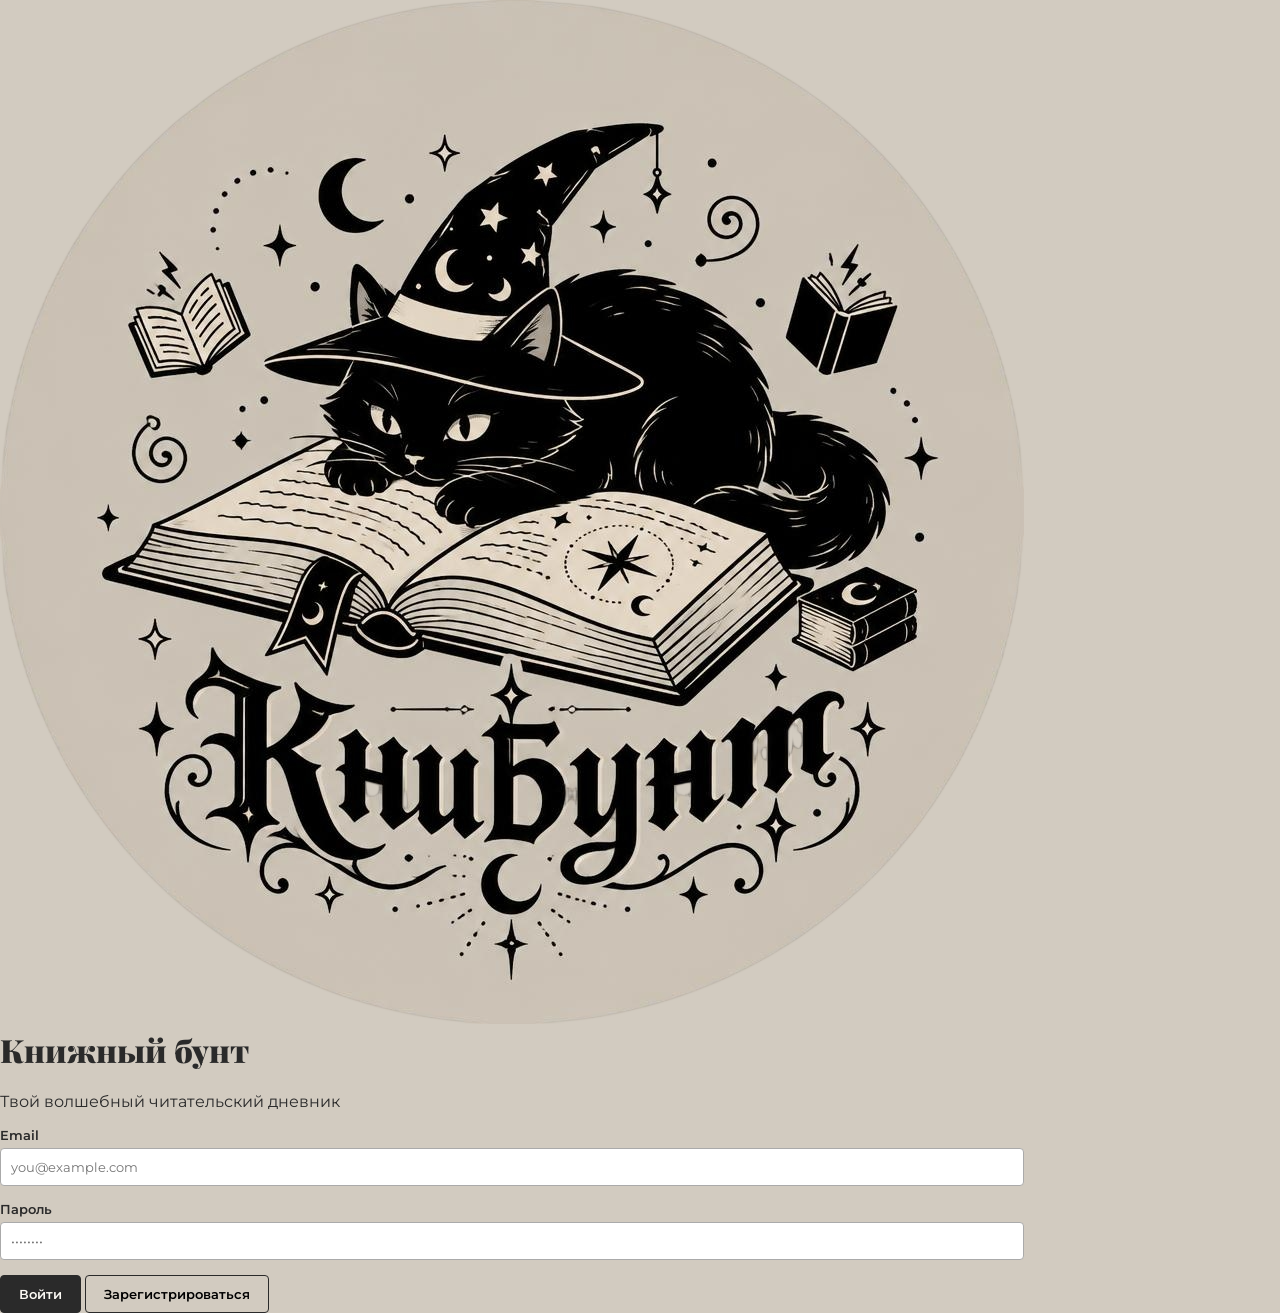
==== commit edec7a2c: "Update index.html" ====
--- a/index.html
+++ b/index.html
@@ -5,9 +5,9 @@
     <meta name="viewport" content="width=device-width, initial-scale=1.0, viewport-fit=cover, user-scalable=no">
     <meta name="theme-color" content="#d2cbc0">
     <meta name="format-detection" content="telephone=no">
-    <title>Киибуит</title>
-
-    <!-- PWA Манифест (создадим позже) -->
+    <title>КниБунт</title>
+
+    <!-- PWA Манифест -->
     <link rel="manifest" href="manifest.json">
     <link rel="apple-touch-icon" href="assets/icon.png">
     <link rel="icon" type="image/png" href="assets/icon.png">
@@ -25,23 +25,25 @@
     <!-- ==================== ЭКРАН АВТОРИЗАЦИИ ==================== -->
     <div id="auth-screen" style="display: flex;">
         <div class="auth-card">
-            <img src="assets/icon.png" alt="Киибуит" class="auth-logo">
-            <h1 class="page-title" style="font-size: 2rem; margin-bottom: 10px; border-bottom: none;">Киибуит</h1>
-            <p class="text-center" style="margin-bottom: 25px; color: var(--ink-color); opacity: 0.7;">Твой магический читательский дневник</p>
+            <img src="assets/icon.png" alt="КниБунт" class="auth-logo">
+            <h1 class="auth-title">Книжный бунт</h1>
+            <p class="auth-subtitle">Твой волшебный читательский дневник</p>
             
-            <div class="form-group">
+            <div class="form-group" style="text-align: left;">
                 <label>Email</label>
                 <input type="email" id="auth-email" placeholder="you@example.com" autocomplete="email">
             </div>
-            <div class="form-group">
+            <div class="form-group" style="text-align: left;">
                 <label>Пароль</label>
                 <input type="password" id="auth-password" placeholder="••••••••" autocomplete="current-password">
             </div>
             
             <div id="auth-error" style="color: #d9534f; font-size: 13px; text-align: center; margin-bottom: 15px; display: none; font-weight: 600;"></div>
 
-            <button class="btn-save" style="width: 100%; margin-bottom: 12px;" onclick="handleAuth('login')">Войти</button>
-            <button class="btn-cancel" style="width: 100%;" onclick="handleAuth('register')">Зарегистрироваться</button>
+            <div class="auth-buttons">
+                <button class="btn-save" onclick="handleAuth('login')">Войти</button>
+                <button class="btn-cancel" onclick="handleAuth('register')">Зарегистрироваться</button>
+            </div>
         </div>
     </div>
 
@@ -80,7 +82,7 @@
                     <div class="menu-icon-lines"><span></span><span></span><span></span></div>
                 </button>
                 
-                <!-- Строка поиска (скрыта на некоторых страницах) -->
+                <!-- Строка поиска -->
                 <div class="search-container" id="search-container">
                     <input type="text" id="search-input" placeholder="Поиск книг..." oninput="handleLibrarySearch(this.value)">
                 </div>
@@ -431,7 +433,7 @@
 
     <!-- ==================== МОДАЛЬНЫЕ ОКНА ==================== -->
 
-    <!-- НОВОЕ: Модалка цели -->
+    <!-- Модалка цели -->
     <div class="modal-overlay" id="goal-modal">
         <div class="modal" style="max-width: 400px;">
             <button class="modal-close-x" onclick="closeGoalModal()">✕</button>
@@ -447,7 +449,7 @@
         </div>
     </div>
 
-    <!-- НОВОЕ: Кастомный confirm -->
+    <!-- Кастомный confirm -->
     <div class="modal-overlay" id="custom-confirm-modal">
         <div class="modal" style="max-width: 400px; text-align: center;">
             <h2 id="confirm-title" style="margin-bottom: 15px;">Подтверждение</h2>
@@ -459,6 +461,7 @@
         </div>
     </div>
 
+    <!-- Календарь -->
     <div class="modal-overlay" id="calendar-modal">
         <div class="modal" style="max-width: 550px;">
             <button class="modal-close-x" onclick="closeCalendarModal()">✕</button>
@@ -491,6 +494,7 @@
         </div>
     </div>
 
+    <!-- Прогресс -->
     <div class="modal-overlay" id="progress-modal">
         <div class="modal">
             <button class="modal-close-x" onclick="closeProgressModal()">✕</button>
@@ -511,6 +515,7 @@
         </div>
     </div>
 
+    <!-- Перенос даты -->
     <div class="modal-overlay" id="move-date-modal">
         <div class="modal">
             <button class="modal-close-x" onclick="closeMoveDateModal()">✕</button>
@@ -531,6 +536,7 @@
         </div>
     </div>
 
+    <!-- Впечатление -->
     <div class="modal-overlay" id="add-impression-modal">
         <div class="modal">
             <button class="modal-close-x" onclick="closeAddImpressionModal()">✕</button>
@@ -546,6 +552,7 @@
         </div>
     </div>
 
+    <!-- Цитата из календаря -->
     <div class="modal-overlay" id="add-quote-modal">
         <div class="modal">
             <button class="modal-close-x" onclick="closeAddQuoteModal()">✕</button>
@@ -561,6 +568,7 @@
         </div>
     </div>
 
+    <!-- Персонаж -->
     <div class="modal-overlay" id="character-modal">
         <div class="modal">
             <button class="modal-close-x" onclick="closeCharacterModal()">✕</button>
@@ -587,6 +595,7 @@
         </div>
     </div>
 
+    <!-- Цитата (из деталей) -->
     <div class="modal-overlay" id="quote-modal">
         <div class="modal">
             <button class="modal-close-x" onclick="closeQuoteModal()">✕</button>
@@ -602,6 +611,7 @@
         </div>
     </div>
 
+    <!-- Термин -->
     <div class="modal-overlay" id="term-modal">
         <div class="modal">
             <button class="modal-close-x" onclick="closeTermModal()">✕</button>
@@ -621,6 +631,7 @@
         </div>
     </div>
 
+    <!-- Переименование -->
     <div class="modal-overlay" id="edit-list-name-modal">
         <div class="modal" style="max-width: 400px;">
             <button class="modal-close-x" onclick="closeEditListNameModal()">✕</button>
@@ -636,6 +647,7 @@
         </div>
     </div>
 
+    <!-- Контекстные меню -->
     <div id="context-menu">
         <div class="context-option" onclick="ctxDetails()">Подробнее</div>
         <div class="context-option" onclick="ctxEdit()">Редактировать</div>
@@ -650,6 +662,7 @@
         <div class="context-option danger" onclick="ctxWishlistDelete()">Удалить</div>
     </div>
 
+    <!-- Модалка книги -->
     <div class="modal-overlay" id="book-modal">
         <div class="modal">
             <button class="modal-close-x" onclick="closeBookModal()">✕</button>
@@ -704,6 +717,7 @@
         </div>
     </div>
 
+    <!-- Модалка книги (Wishlist) -->
     <div class="modal-overlay" id="wishlist-book-modal">
         <div class="modal">
             <button class="modal-close-x" onclick="closeWishlistBookModal()">✕</button>
@@ -739,6 +753,7 @@
         </div>
     </div>
 
+    <!-- Детали Wishlist -->
     <div class="modal-overlay" id="wishlist-details-modal">
         <div class="modal" style="text-align: center;">
             <button class="modal-close-x" onclick="document.getElementById('wishlist-details-modal').style.display='none'">✕</button>
@@ -748,6 +763,7 @@
         </div>
     </div>
 
+    <!-- Перенос Wishlist -->
     <div class="modal-overlay" id="move-to-list-modal">
         <div class="modal">
             <button class="modal-close-x" onclick="document.getElementById('move-to-list-modal').style.display='none'">✕</button>
@@ -759,6 +775,7 @@
         </div>
     </div>
 
+    <!-- Перенос шкафа -->
     <div class="modal-overlay" id="move-cabinet-modal">
         <div class="modal">
             <button class="modal-close-x" onclick="closeMoveCabinetModal()">✕</button>
@@ -777,6 +794,7 @@
         </div>
     </div>
 
+    <!-- Коллекции -->
     <div class="modal-overlay" id="collection-modal">
         <div class="modal">
             <button class="modal-close-x" onclick="closeCollectionModal()">✕</button>
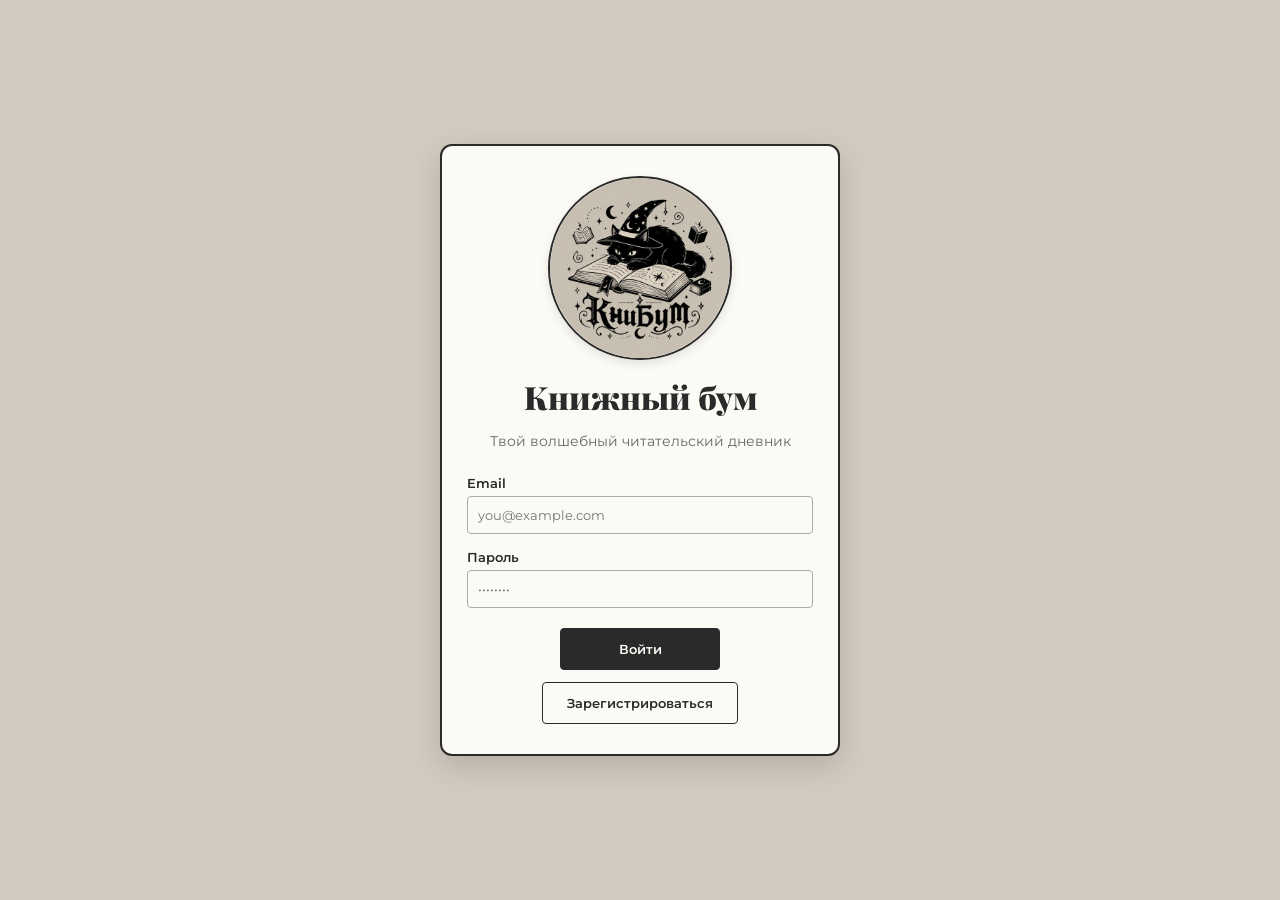
==== commit 05347719: "Update index.html" ====
--- a/index.html
+++ b/index.html
@@ -5,7 +5,7 @@
     <meta name="viewport" content="width=device-width, initial-scale=1.0, viewport-fit=cover, user-scalable=no">
     <meta name="theme-color" content="#d2cbc0">
     <meta name="format-detection" content="telephone=no">
-    <title>КниБунт</title>
+    <title>КниБум</title>
 
     <!-- PWA Манифест -->
     <link rel="manifest" href="manifest.json">
@@ -25,8 +25,8 @@
     <!-- ==================== ЭКРАН АВТОРИЗАЦИИ ==================== -->
     <div id="auth-screen" style="display: flex;">
         <div class="auth-card">
-            <img src="assets/icon.png" alt="КниБунт" class="auth-logo">
-            <h1 class="auth-title">Книжный бунт</h1>
+            <img src="assets/icon.png" alt="КниБум" class="auth-logo">
+            <h1 class="auth-title">Книжный бум</h1>
             <p class="auth-subtitle">Твой волшебный читательский дневник</p>
             
             <div class="form-group" style="text-align: left;">
@@ -58,6 +58,18 @@
                 <span>Меню</span>
                 <button class="close-sidebar-btn" onclick="toggleSidebar()" aria-label="Закрыть меню">✕</button>
             </div>
+
+            <!-- Блок профиля пользователя -->
+            <div class="sidebar-profile">
+                <div class="profile-avatar">
+                    <svg viewBox="0 0 24 24" fill="none" stroke="currentColor" stroke-width="1.5" stroke-linecap="round" stroke-linejoin="round">
+                        <path d="M20 21v-2a4 4 0 0 0-4-4H8a4 4 0 0 0-4 4v2"></path>
+                        <circle cx="12" cy="7" r="4"></circle>
+                    </svg>
+                </div>
+                <div class="profile-email" id="sidebar-user-email">Загрузка...</div>
+            </div>
+
             <ul class="menu-list">
                 <li class="menu-item active" onclick="navigateTo('library')">Моя библиотека</li>
                 <li class="menu-item" onclick="navigateTo('reading-now')">Читаю сейчас</li>
--- a/style.css
+++ b/style.css
@@ -1,8 +1,6 @@
 /* ============================================================
-   ШРИФТЫ — @font-face (офлайн, без Google Fonts)
-   ============================================================ */
-
-/* --- Montserrat regular 400 --- */
+   ШРИФТЫ
+   ============================================================ */
 @font-face {
     font-family: 'Montserrat';
     font-style: normal;
@@ -17,12 +15,8 @@
     font-weight: 400;
     font-display: swap;
     src: url('fonts/montserrat-v31-latin-regular.woff2') format('woff2');
-    unicode-range: U+0000-00FF, U+0131, U+0152-0153, U+02BB-02BC, U+02C6, U+02DA,
-                   U+02DC, U+0304, U+0308, U+0329, U+2000-206F, U+20AC, U+2122,
-                   U+2191, U+2193, U+2212, U+2215, U+FEFF, U+FFFD;
-}
-
-/* --- Montserrat semibold 600 --- */
+    unicode-range: U+0000-00FF, U+0131, U+0152-0153, U+02BB-02BC, U+02C6, U+02DA, U+02DC, U+0304, U+0308, U+0329, U+2000-206F, U+20AC, U+2122, U+2191, U+2193, U+2212, U+2215, U+FEFF, U+FFFD;
+}
 @font-face {
     font-family: 'Montserrat';
     font-style: normal;
@@ -37,12 +31,8 @@
     font-weight: 600;
     font-display: swap;
     src: url('fonts/montserrat-v31-latin-600.woff2') format('woff2');
-    unicode-range: U+0000-00FF, U+0131, U+0152-0153, U+02BB-02BC, U+02C6, U+02DA,
-                   U+02DC, U+0304, U+0308, U+0329, U+2000-206F, U+20AC, U+2122,
-                   U+2191, U+2193, U+2212, U+2215, U+FEFF, U+FFFD;
-}
-
-/* --- Montserrat extrabold 800 --- */
+    unicode-range: U+0000-00FF, U+0131, U+0152-0153, U+02BB-02BC, U+02C6, U+02DA, U+02DC, U+0304, U+0308, U+0329, U+2000-206F, U+20AC, U+2122, U+2191, U+2193, U+2212, U+2215, U+FEFF, U+FFFD;
+}
 @font-face {
     font-family: 'Montserrat';
     font-style: normal;
@@ -57,12 +47,8 @@
     font-weight: 800;
     font-display: swap;
     src: url('fonts/montserrat-v31-latin-800.woff2') format('woff2');
-    unicode-range: U+0000-00FF, U+0131, U+0152-0153, U+02BB-02BC, U+02C6, U+02DA,
-                   U+02DC, U+0304, U+0308, U+0329, U+2000-206F, U+20AC, U+2122,
-                   U+2191, U+2193, U+2212, U+2215, U+FEFF, U+FFFD;
-}
-
-/* --- Playfair Display regular 400 --- */
+    unicode-range: U+0000-00FF, U+0131, U+0152-0153, U+02BB-02BC, U+02C6, U+02DA, U+02DC, U+0304, U+0308, U+0329, U+2000-206F, U+20AC, U+2122, U+2191, U+2193, U+2212, U+2215, U+FEFF, U+FFFD;
+}
 @font-face {
     font-family: 'Playfair Display';
     font-style: normal;
@@ -70,8 +56,6 @@
     font-display: swap;
     src: url('fonts/playfair-display-v40-cyrillic_latin-regular.woff2') format('woff2');
 }
-
-/* --- Playfair Display italic 400 --- */
 @font-face {
     font-family: 'Playfair Display';
     font-style: italic;
@@ -79,8 +63,6 @@
     font-display: swap;
     src: url('fonts/playfair-display-v40-cyrillic_latin-italic.woff2') format('woff2');
 }
-
-/* --- Playfair Display semibold 600 --- */
 @font-face {
     font-family: 'Playfair Display';
     font-style: normal;
@@ -88,8 +70,6 @@
     font-display: swap;
     src: url('fonts/playfair-display-v40-cyrillic_latin-600.woff2') format('woff2');
 }
-
-/* --- Playfair Display semibold italic 600 --- */
 @font-face {
     font-family: 'Playfair Display';
     font-style: italic;
@@ -97,8 +77,6 @@
     font-display: swap;
     src: url('fonts/playfair-display-v40-cyrillic_latin-600italic.woff2') format('woff2');
 }
-
-/* --- Playfair Display black 900 --- */
 @font-face {
     font-family: 'Playfair Display';
     font-style: normal;
@@ -106,8 +84,6 @@
     font-display: swap;
     src: url('fonts/playfair-display-v40-cyrillic_latin-900.woff2') format('woff2');
 }
-
-/* --- Playfair Display black italic 900 --- */
 @font-face {
     font-family: 'Playfair Display';
     font-style: italic;
@@ -117,7 +93,7 @@
 }
 
 /* ============================================================
-   Переменные
+   ПЕРЕМЕННЫЕ И БАЗОВЫЕ СТИЛИ
    ============================================================ */
 :root {
     --bg-color: #d2cbc0;
@@ -130,6 +106,13 @@
     --accent: #5a4b41;
 }
 
+/* Тёмная тема */
+body.dark-theme {
+    --bg-color: #1a1a1a;
+    --paper-bg: #2a2a2a;
+    --ink-color: #e0e0e0;
+}
+
 @media (max-width: 600px) {
     :root {
         --book-width: 30px;
@@ -139,53 +122,126 @@
     }
 }
 
-/* ============================================================
-   Базовое
-   ============================================================ */
 body {
     margin: 0;
     padding: 0;
     background-color: var(--bg-color);
-    font-family: 'Montserrat', system-ui, -apple-system, 'Segoe UI', Roboto, sans-serif;
+    font-family: 'Montserrat', system-ui, sans-serif;
     color: var(--ink-color);
     display: flex;
     height: 100vh;
+    height: 100dvh;
     overflow: hidden;
+    overscroll-behavior-y: none; /* Отключает Pull-to-refresh */
     -webkit-font-smoothing: antialiased;
-    -moz-osx-font-smoothing: grayscale;
-}
-
-button {
-    touch-action: manipulation;
     -webkit-tap-highlight-color: transparent;
-}
-
-button, .menu-item, .icon-btn, .book, .grid-book-item, .wishlist-book-item {
-    -webkit-tap-highlight-color: transparent;
-}
-
-/* ============================================================
-   Overlay (затемнение под сайдбаром)
-   ============================================================ */
+    transition: background-color 0.3s, color 0.3s;
+}
+
+/* Запрет выделения для UI-элементов, но разрешаем для контента */
+button, .icon-btn, .menu-item, .book, .cabinet-label, .top-bar, .sidebar-header {
+    user-select: none;
+    -webkit-user-select: none;
+}
+
+input, textarea, .readonly-value, .detail-list-item-desc {
+    user-select: text;
+    -webkit-user-select: text;
+}
+
+/* ============================================================
+   ЭКРАН АВТОРИЗАЦИИ
+   ============================================================ */
+#auth-screen {
+    position: fixed;
+    inset: 0;
+    background-color: var(--bg-color);
+    z-index: 9999;
+    display: flex;
+    justify-content: center;
+    align-items: center;
+    padding: 20px;
+    box-sizing: border-box;
+    overflow-y: auto;
+}
+
+.auth-card {
+    background: var(--paper-bg);
+    padding: 30px 25px;
+    border-radius: 12px;
+    border: 2px solid var(--ink-color);
+    width: 100%;
+    max-width: 400px;
+    box-shadow: 0 10px 30px rgba(0,0,0,0.15);
+    text-align: center;
+    box-sizing: border-box;
+}
+
+.auth-logo {
+    width: 100%;
+    max-width: 180px;
+    height: auto;
+    display: block;
+    margin: 0 auto 15px auto;
+    border-radius: 50%;
+    border: 2px solid var(--ink-color);
+    box-shadow: 0 4px 10px rgba(0,0,0,0.1);
+}
+
+.auth-title {
+    font-family: 'Playfair Display', serif;
+    font-size: 2rem;
+    margin: 0 0 5px 0;
+    color: var(--ink-color);
+}
+
+.auth-subtitle {
+    color: var(--ink-color);
+    opacity: 0.7;
+    margin-bottom: 25px;
+    font-size: 14px;
+}
+
+.auth-buttons {
+    display: flex;
+    flex-direction: column;
+    gap: 12px;
+    margin-top: 20px;
+}
+
+.auth-buttons button {
+    width: auto;
+    min-width: 160px;
+    margin: 0 auto;
+    padding: 12px 24px;
+}
+
+/* ============================================================
+   ОСНОВНОЙ ИНТЕРФЕЙС
+   ============================================================ */
+/* ИСПРАВЛЕНИЕ: Контейнер теперь занимает всю ширину и высоту */
+#main-app {
+    display: flex;
+    width: 100%;
+    height: 100%;
+    flex-grow: 1;
+    overflow: hidden;
+}
+
 #overlay {
     display: none;
     position: fixed;
     inset: 0;
     background: rgba(0, 0, 0, 0.45);
     z-index: 999;
-    -webkit-tap-highlight-color: transparent;
 }
 #overlay.active {
     display: block;
 }
-
 body:has(#sidebar.open) #app-container {
     overflow: hidden;
 }
 
-/* ============================================================
-   Сайдбар
-   ============================================================ */
 #sidebar {
     width: 260px;
     background-color: var(--paper-bg);
@@ -193,13 +249,15 @@
     display: flex;
     flex-direction: column;
     transform: translateX(-100%);
-    transition: transform 0.3s ease;
+    transition: transform 0.3s ease, background-color 0.3s;
     position: fixed;
     top: 0;
     bottom: 0;
     left: 0;
     z-index: 1000;
-    box-shadow: 2px 0 10px rgba(0, 0, 0, 0.1);
+    box-shadow: 2px 0 10px rgba(0,0,0,0.1);
+    padding-top: env(safe-area-inset-top);
+    padding-bottom: env(safe-area-inset-bottom);
 }
 #sidebar.open {
     transform: translateX(0);
@@ -229,12 +287,7 @@
     cursor: pointer;
     padding: 5px;
     line-height: 1;
-    transition: transform 0.2s, opacity 0.2s;
-    font-family: Arial, sans-serif;
-}
-.close-sidebar-btn:hover {
-    transform: translateY(-50%) scale(1.2);
-    opacity: 0.7;
+    transition: transform 0.2s;
 }
 
 .menu-list {
@@ -255,17 +308,11 @@
     transition: background 0.2s;
     border-radius: 8px;
 }
-.menu-item:hover {
-    background: #e8e2d5;
-}
-.menu-item.active {
+.menu-item:hover, .menu-item.active {
     background: var(--ink-color);
     color: var(--paper-bg);
 }
 
-/* ============================================================
-   Основной контейнер и топ-бар
-   ============================================================ */
 #app-container {
     flex-grow: 1;
     display: flex;
@@ -277,6 +324,7 @@
 
 .top-bar {
     padding: 15px 20px;
+    padding-top: max(15px, env(safe-area-inset-top));
     display: flex;
     gap: 10px;
     background-color: var(--paper-bg);
@@ -285,8 +333,36 @@
     top: 0;
     z-index: 100;
     align-items: center;
-}
-
+    transition: background-color 0.3s;
+}
+
+/* Поиск */
+.search-container {
+    flex-grow: 1;
+    margin: 0 5px;
+    display: flex;
+}
+#search-input {
+    width: 100%;
+    padding: 10px 15px;
+    border: 1px solid var(--ink-color);
+    border-radius: 20px;
+    background: var(--bg-color);
+    color: var(--ink-color);
+    font-family: inherit;
+    font-size: 14px;
+    outline: none;
+    transition: all 0.2s;
+}
+#search-input:focus {
+    background: var(--paper-bg);
+    box-shadow: 0 0 0 2px rgba(42, 42, 42, 0.2);
+}
+body.dark-theme #search-input:focus {
+    box-shadow: 0 0 0 2px rgba(255, 255, 255, 0.2);
+}
+
+/* Иконки в топ-баре */
 .icon-btn {
     background: none;
     border: 1.5px solid var(--ink-color);
@@ -302,15 +378,10 @@
     color: var(--ink-color);
     flex-shrink: 0;
 }
-.icon-btn:hover {
+.icon-btn:hover, .icon-btn.active {
     background: var(--ink-color);
     color: var(--paper-bg);
 }
-.icon-btn.active {
-    background: var(--ink-color);
-    color: var(--paper-bg);
-}
-
 .icon-btn svg {
     width: 22px;
     height: 22px;
@@ -320,7 +391,6 @@
     stroke-linecap: round;
     stroke-linejoin: round;
 }
-
 .menu-icon-lines {
     width: 18px;
     height: 14px;
@@ -335,21 +405,15 @@
     background-color: currentColor;
     border-radius: 2px;
 }
-
-#top-back-btn,
-#top-action-btn {
-    display: none;
-}
-#top-back-btn svg {
-    width: 20px;
-    height: 20px;
-}
-
-/* ============================================================
-   Страницы
+#top-back-btn, #top-action-btn { display: none; }
+#top-back-btn svg { width: 20px; height: 20px; }
+
+/* ============================================================
+   СТРАНИЦЫ И КОНТЕНТ
    ============================================================ */
 .page-content {
     padding: 20px;
+    padding-bottom: max(20px, env(safe-area-inset-bottom));
     display: none;
     animation: fadeIn 0.3s;
     max-width: 1300px;
@@ -396,6 +460,7 @@
     font-size: 14px;
     background: var(--bg-color);
     color: var(--ink-color);
+    transition: background-color 0.3s;
 }
 
 .top-icons {
@@ -407,736 +472,283 @@
 }
 
 /* ============================================================
-   Шкафы и полки
+   ВИДЖЕТ ЦЕЛИ
+   ============================================================ */
+.goal-widget {
+    background: var(--paper-bg);
+    border: 1px solid var(--ink-color);
+    border-radius: 8px;
+    padding: 20px;
+    margin-bottom: 30px;
+    box-shadow: 0 2px 8px rgba(0,0,0,0.05);
+    max-width: 600px;
+    margin-left: auto;
+    margin-right: auto;
+}
+.goal-header {
+    display: flex;
+    justify-content: space-between;
+    align-items: center;
+    margin-bottom: 15px;
+}
+.goal-header h3 {
+    margin: 0;
+    font-size: 1.2rem;
+}
+.goal-progress-bar {
+    height: 16px;
+    background: var(--bg-color);
+    border-radius: 8px;
+    overflow: hidden;
+    border: 1px solid #ccc;
+    margin-bottom: 10px;
+}
+.goal-progress-fill {
+    height: 100%;
+    background: #28a745;
+    width: 0%;
+    transition: width 0.5s ease;
+}
+.goal-text {
+    text-align: right;
+    font-size: 14px;
+    font-weight: 600;
+    color: var(--ink-color);
+}
+
+/* ============================================================
+   УВЕДОМЛЕНИЯ (TOASTS)
+   ============================================================ */
+#toast-container {
+    position: fixed;
+    bottom: max(20px, env(safe-area-inset-bottom));
+    left: 50%;
+    transform: translateX(-50%);
+    z-index: 10000;
+    display: flex;
+    flex-direction: column;
+    gap: 10px;
+    pointer-events: none;
+    width: 90%;
+    max-width: 400px;
+    align-items: center;
+}
+.toast {
+    background: var(--ink-color);
+    color: var(--paper-bg);
+    padding: 12px 20px;
+    border-radius: 8px;
+    font-size: 14px;
+    font-weight: 500;
+    box-shadow: 0 4px 12px rgba(0,0,0,0.3);
+    animation: toastIn 0.3s ease forwards, toastOut 0.3s ease 2.7s forwards;
+    text-align: center;
+    width: fit-content;
+}
+@keyframes toastIn {
+    from { opacity: 0; transform: translateY(20px); }
+    to { opacity: 1; transform: translateY(0); }
+}
+@keyframes toastOut {
+    to { opacity: 0; transform: translateY(20px); }
+}
+
+/* ============================================================
+   ШКАФЫ, ПОЛКИ И КНИГИ
    ============================================================ */
 .cabinets-grid {
     display: grid;
-    grid-template-columns: repeat(auto-fit, minmax(340px, 1fr));
-    gap: 35px;
+    /* Уменьшаем минимальную ширину до 300px, чтобы 2 шкафа влезали легче */
+    grid-template-columns: repeat(auto-fit, minmax(300px, 1fr));
+    gap: 25px;
     margin-top: 10px;
 }
-@media (max-width: 700px) {
+
+/* Явно задаем 2 колонки для планшетов (от 601px до 1024px) */
+@media (min-width: 601px) and (max-width: 1024px) {
+    .cabinets-grid {
+        grid-template-columns: repeat(2, 1fr);
+        gap: 20px;
+    }
+}
+
+/* Для мобильных телефонов оставляем 1 колонку */
+@media (max-width: 600px) {
     .cabinets-grid {
         grid-template-columns: 1fr;
     }
 }
 
 .cabinet {
-    position: relative;
-    background-color: var(--paper-bg);
-    border: 1.5px solid var(--ink-color);
-    padding: 12px;
-    margin-top: 20px;
-    margin-bottom: 35px;
-    border-radius: 4px;
-    box-shadow: 0 5px 15px rgba(0, 0, 0, 0.08);
-}
+    position: relative; background-color: var(--paper-bg);
+    border: 1.5px solid var(--ink-color); padding: 12px;
+    margin-top: 20px; margin-bottom: 35px; border-radius: 4px;
+    box-shadow: 0 5px 15px rgba(0,0,0,0.08);
+}
+body.dark-theme .cabinet { box-shadow: 0 5px 15px rgba(0,0,0,0.3); }
 
 .cabinet::after {
-    content: '';
-    position: absolute;
-    top: 1.5px;
-    bottom: 1.5px;
-    left: 1.5px;
-    right: 1.5px;
-    background-image: repeating-linear-gradient(45deg, transparent, transparent 2px, rgba(0, 0, 0, 0.12) 2px, rgba(0, 0, 0, 0.12) 3px);
+    content: ''; position: absolute; top: 1.5px; bottom: 1.5px; left: 1.5px; right: 1.5px;
+    background-image: repeating-linear-gradient(45deg, transparent, transparent 2px, rgba(0,0,0,0.12) 2px, rgba(0,0,0,0.12) 3px);
     mask-image: linear-gradient(#000, #000), linear-gradient(#000, #000), linear-gradient(#000, #000), linear-gradient(#000, #000);
     mask-size: 100% 12px, 100% 12px, 12px 100%, 12px 100%;
-    mask-position: top, bottom, left, right;
-    mask-repeat: no-repeat;
-    z-index: 0;
-    pointer-events: none;
+    mask-position: top, bottom, left, right; mask-repeat: no-repeat; z-index: 0; pointer-events: none;
+}
+body.dark-theme .cabinet::after {
+    background-image: repeating-linear-gradient(45deg, transparent, transparent 2px, rgba(255,255,255,0.05) 2px, rgba(255,255,255,0.05) 3px);
 }
 
 .cabinet::before {
-    content: '';
-    position: absolute;
-    top: 12px;
-    bottom: 12px;
-    left: 12px;
-    right: 12px;
-    border: 1px solid var(--ink-color);
-    pointer-events: none;
-    z-index: 10;
-}
-
+    content: ''; position: absolute; top: 12px; bottom: 12px; left: 12px; right: 12px;
+    border: 1px solid var(--ink-color); pointer-events: none; z-index: 10;
+}
 .cabinet-legs {
-    position: absolute;
-    bottom: -15px;
-    left: 20px;
-    right: 20px;
-    height: 15px;
-    display: flex;
-    justify-content: space-between;
-    pointer-events: none;
-    z-index: 20;
-}
-.cabinet-legs::before,
-.cabinet-legs::after {
-    content: '';
-    width: 16px;
-    height: 100%;
-    border: 1.5px solid var(--ink-color);
-    border-top: none;
-    background: var(--paper-bg);
-    background-image: repeating-linear-gradient(45deg, transparent, transparent 2px, rgba(0, 0, 0, 0.1) 2px, rgba(0, 0, 0, 0.1) 3px);
-    box-shadow: 2px 3px 5px rgba(0, 0, 0, 0.1);
-}
-
+    position: absolute; bottom: -15px; left: 20px; right: 20px; height: 15px;
+    display: flex; justify-content: space-between; pointer-events: none; z-index: 20;
+}
+.cabinet-legs::before, .cabinet-legs::after {
+    content: ''; width: 16px; height: 100%; border: 1.5px solid var(--ink-color);
+    border-top: none; background: var(--paper-bg);
+    box-shadow: 2px 3px 5px rgba(0,0,0,0.1);
+}
 .cabinet-label {
-    position: absolute;
-    top: -16px;
-    left: 50%;
-    transform: translateX(-50%);
-    background: var(--paper-bg);
-    padding: 4px 20px;
-    font-family: 'Playfair Display', serif;
-    font-size: 1.1rem;
-    font-weight: 600;
-    border: 1.5px solid var(--ink-color);
-    border-radius: 20px;
-    white-space: nowrap;
-    z-index: 20;
-    box-shadow: 0 2px 5px rgba(0, 0, 0, 0.1);
-}
-
+    position: absolute; top: -16px; left: 50%; transform: translateX(-50%);
+    background: var(--paper-bg); padding: 4px 20px;
+    font-family: 'Playfair Display', serif; font-size: 1.1rem; font-weight: 600;
+    border: 1.5px solid var(--ink-color); border-radius: 20px;
+    white-space: nowrap; z-index: 20; box-shadow: 0 2px 5px rgba(0,0,0,0.1);
+}
 .shelf {
-    position: relative;
-    border-bottom: 1px solid var(--ink-color);
-    box-shadow: 0 2px 0 var(--paper-bg), 0 3px 0 var(--ink-color), inset 0 15px 15px -15px rgba(0, 0, 0, 0.05);
-    margin-bottom: 6px;
-    min-height: calc(var(--book-height-tall) + 10px);
-    display: flex;
-    align-items: flex-end;
-    padding-bottom: 3px;
-}
-.shelf:last-child {
-    border-bottom: none;
-    box-shadow: none;
-    margin-bottom: 0;
-}
-
-.shelf::before,
-.shelf::after {
-    content: '';
-    position: absolute;
-    top: 0;
-    bottom: 3px;
-    width: 1px;
-    background: rgba(42, 42, 42, 0.2);
-    z-index: 1;
-}
-.shelf::before { left: 0; }
-.shelf::after { right: 0; }
-
+    position: relative; border-bottom: 1px solid var(--ink-color);
+    box-shadow: 0 2px 0 var(--paper-bg), 0 3px 0 var(--ink-color);
+    margin-bottom: 6px; min-height: calc(var(--book-height-tall) + 10px);
+    display: flex; align-items: flex-end; padding-bottom: 3px;
+}
+.shelf:last-child { border-bottom: none; box-shadow: none; margin-bottom: 0; }
 .books-wrapper {
-    display: flex;
-    flex-wrap: wrap;
-    justify-content: center;
-    align-items: flex-end;
-    gap: 4px;
-    width: 100%;
-    padding: 0 5px;
-    box-sizing: border-box;
-    min-height: var(--book-height-tall);
-    position: relative;
-    z-index: 5;
-}
-
+    display: flex; flex-wrap: wrap; justify-content: center;
+    align-items: flex-end; gap: 4px; width: 100%;
+    padding: 0 5px; box-sizing: border-box;
+    min-height: var(--book-height-tall); position: relative; z-index: 5;
+}
 .book {
-    width: var(--book-width);
-    height: var(--book-height);
-    border: 1px solid var(--ink-color);
-    border-radius: 2px 2px 0 0;
-    background-color: var(--paper-bg);
-    cursor: pointer;
-    transition: all 0.2s;
-    position: relative;
-    display: flex;
-    flex-direction: column;
-    justify-content: space-between;
-    align-items: center;
-    box-sizing: border-box;
-    flex-shrink: 0;
-    overflow: hidden;
-    box-shadow: inset -2px 0 5px rgba(0, 0, 0, 0.1), 1px 0 3px rgba(0, 0, 0, 0.15);
+    width: var(--book-width); height: var(--book-height);
+    border: 1px solid var(--ink-color); border-radius: 2px 2px 0 0;
+    background-color: var(--paper-bg); cursor: pointer;
+    transition: all 0.2s; position: relative; display: flex; flex-direction: column;
+    justify-content: space-between; align-items: center;
+    box-sizing: border-box; flex-shrink: 0; overflow: hidden;
+    box-shadow: inset -2px 0 5px rgba(0,0,0,0.1), 1px 0 3px rgba(0,0,0,0.15);
+}
+body.dark-theme .book {
+    box-shadow: inset -2px 0 5px rgba(255,255,255,0.05), 1px 0 3px rgba(0,0,0,0.5);
 }
 .book.h-short { height: var(--book-height-short); }
 .book.h-tall { height: var(--book-height-tall); }
-
-.book.wide-spine {
-    width: calc(var(--book-width) * 1.5);
-    height: var(--book-height-tall);
-}
-.book.extra-wide-spine {
-    width: calc(var(--book-width) * 2.2);
-    height: var(--book-height-tall);
-}
-
-.book.empty {
-    background: transparent;
-    border: 1px dashed #aaa;
-    box-shadow: none;
-}
-.book.empty:hover {
-    background-color: rgba(0, 0, 0, 0.03);
-    transform: translateY(-3px);
-}
+.book.wide-spine { width: calc(var(--book-width) * 1.5); height: var(--book-height-tall); }
+.book.extra-wide-spine { width: calc(var(--book-width) * 2.2); height: var(--book-height-tall); }
+.book.empty { background: transparent; border: 1px dashed #aaa; box-shadow: none; }
+body.dark-theme .book.empty { border-color: #555; }
 .book.empty::after {
-    content: '+';
-    color: rgba(0, 0, 0, 0.3);
-    font-size: 18px;
-    position: absolute;
-    top: 50%;
-    left: 50%;
-    transform: translate(-50%, -50%);
-}
-
-.book.filled:hover {
-    transform: translateY(-4px);
-    box-shadow: 2px 6px 12px rgba(0, 0, 0, 0.2);
-}
-
-.book-img-spine {
-    width: 100%;
-    height: 100%;
-    object-fit: contain;
-    display: block;
-}
-
+    content: '+'; color: rgba(0,0,0,0.3); font-size: 18px;
+    position: absolute; top: 50%; left: 50%; transform: translate(-50%, -50%);
+}
+body.dark-theme .book.empty::after { color: rgba(255,255,255,0.3); }
+.book-img-spine { width: 100%; height: 100%; object-fit: contain; display: block; }
 .spine-content {
-    writing-mode: vertical-rl;
-    text-orientation: mixed;
-    transform: rotate(180deg);
-    display: flex;
-    align-items: center;
-    justify-content: space-between;
-    width: 100%;
-    height: 100%;
-    padding: 6px 0;
-    box-sizing: border-box;
-    position: relative;
-    z-index: 2;
-}
-
-.spine-pattern {
-    font-size: 12px;
-    line-height: 1;
-    opacity: 0.8;
-    font-family: monospace;
-}
-
+    writing-mode: vertical-rl; text-orientation: mixed; transform: rotate(180deg);
+    display: flex; align-items: center; justify-content: space-between;
+    width: 100%; height: 100%; padding: 6px 0; box-sizing: border-box;
+    position: relative; z-index: 2;
+}
+.spine-pattern { font-size: 12px; line-height: 1; opacity: 0.8; font-family: monospace; }
 .spine-text {
-    font-family: 'Playfair Display', serif;
-    font-size: 12px;
-    font-weight: 600;
-    white-space: normal;
-    word-break: break-word;
-    line-height: 1.1;
-    max-height: 90%;
-    flex-grow: 1;
-    text-align: center;
-    letter-spacing: 0.5px;
-    overflow: hidden;
-}
-
-.wide-spine .spine-text,
-.extra-wide-spine .spine-text {
-    font-size: 11px;
-}
-
-/* ============================================================
-   Grid-режим библиотеки
-   ============================================================ */
-.grid-view-container {
-    display: none;
-    flex-direction: column;
-    gap: 20px;
-    margin-top: 10px;
-}
-.grid-view-container.active {
-    display: flex;
-}
+    font-family: 'Playfair Display', serif; font-size: 12px; font-weight: 600;
+    white-space: normal; word-break: break-word; line-height: 1.1; max-height: 90%;
+    flex-grow: 1; text-align: center; letter-spacing: 0.5px; overflow: hidden;
+}
+
+/* ============================================================
+   GRID-РЕЖИМ (ПЛИТКА)
+   ============================================================ */
+.grid-view-container { display: none; flex-direction: column; gap: 20px; margin-top: 10px; }
+.grid-view-container.active { display: flex; }
 .grid-cabinet-group {
-    border: 1px solid var(--ink-color);
-    border-radius: 6px;
-    padding: 15px;
-    background: var(--paper-bg);
-    box-shadow: 0 4px 10px rgba(0, 0, 0, 0.05);
+    border: 1px solid var(--ink-color); border-radius: 6px; padding: 15px;
+    background: var(--paper-bg); box-shadow: 0 4px 10px rgba(0,0,0,0.05);
 }
 .grid-cabinet-header {
-    display: flex;
-    justify-content: space-between;
-    align-items: center;
-    margin-bottom: 15px;
-    border-bottom: 1px solid #eee;
-    padding-bottom: 10px;
-}
-.grid-cabinet-title {
-    font-family: 'Playfair Display', serif;
-    font-size: 1.3rem;
-    margin: 0;
-    color: var(--ink-color);
-}
+    display: flex; justify-content: space-between; align-items: center;
+    margin-bottom: 15px; border-bottom: 1px solid var(--ink-color); padding-bottom: 10px;
+}
+.grid-cabinet-title { font-family: 'Playfair Display', serif; font-size: 1.3rem; margin: 0; }
 .grid-books-wrapper {
-    display: grid;
-    grid-template-columns: repeat(auto-fill, minmax(90px, 1fr));
-    gap: 15px;
-}
-.grid-book-item {
-    display: flex;
-    flex-direction: column;
-    align-items: center;
-    cursor: pointer;
-    transition: transform 0.2s;
-}
-.grid-book-item:hover {
-    transform: translateY(-5px);
-}
+    display: grid; grid-template-columns: repeat(auto-fill, minmax(90px, 1fr)); gap: 15px;
+}
+.grid-book-item { display: flex; flex-direction: column; align-items: center; cursor: pointer; transition: transform 0.2s; }
+.grid-book-item:hover { transform: translateY(-5px); }
 .grid-book-cover {
-    width: 100%;
-    aspect-ratio: 2/3;
-    border: 1px solid var(--ink-color);
-    border-radius: 4px;
-    box-shadow: 0 2px 5px rgba(0, 0, 0, 0.15);
-    object-fit: cover;
-    display: flex;
-    flex-direction: column;
-    align-items: center;
-    justify-content: center;
-    text-align: center;
-    padding: 10px;
-    box-sizing: border-box;
-    background-color: var(--paper-bg);
-    overflow: hidden;
-    word-break: break-word;
+    width: 100%; aspect-ratio: 2/3; border: 1px solid var(--ink-color); border-radius: 4px;
+    box-shadow: 0 2px 5px rgba(0,0,0,0.15); object-fit: cover; display: flex; flex-direction: column;
+    align-items: center; justify-content: center; text-align: center; padding: 10px;
+    box-sizing: border-box; background-color: var(--paper-bg); overflow: hidden; word-break: break-word;
 }
 .grid-book-title {
-    font-size: 11px;
-    margin-top: 5px;
-    text-align: center;
-    font-weight: 600;
-    overflow: hidden;
-    text-overflow: ellipsis;
-    display: -webkit-box;
-    -webkit-line-clamp: 2;
-    -webkit-box-orient: vertical;
-    line-height: 1.2;
-}
-
-/* ============================================================
-   Простые списки
-   ============================================================ */
-.list-container {
-    background: var(--paper-bg);
-    border: 1px solid var(--ink-color);
-    padding: 20px;
-    border-radius: 4px;
-    margin-bottom: 20px;
-}
-
-/* ============================================================
-   Статистика (карточки)
-   ============================================================ */
-.stats-grid {
-    display: grid;
-    grid-template-columns: repeat(auto-fit, minmax(200px, 1fr));
-    gap: 20px;
-}
-.stat-card {
-    background: var(--paper-bg);
-    border: 1px solid var(--ink-color);
-    padding: 20px;
-    text-align: center;
-    border-radius: 4px;
-}
-.stat-number {
-    font-size: 2.5rem;
-    font-family: 'Playfair Display', serif;
-    font-weight: 600;
-}
-.stat-label {
-    font-size: 0.9rem;
-    color: #666;
-}
-
-/* ============================================================
-   Графики (Chart.js)
-   ============================================================ */
-.charts-grid {
-    display: grid;
-    grid-template-columns: repeat(auto-fit, minmax(320px, 1fr));
-    gap: 20px;
-    margin-top: 30px;
-}
-.chart-card {
-    background: var(--paper-bg);
-    border: 1px solid var(--ink-color);
-    border-radius: 4px;
-    padding: 15px;
-    box-shadow: 0 2px 8px rgba(0, 0, 0, 0.05);
-}
-.chart-title {
-    font-family: 'Playfair Display', serif;
-    font-size: 1.1rem;
-    margin: 0 0 15px 0;
-    text-align: center;
-    color: var(--ink-color);
-}
-.chart-canvas-wrapper {
-    position: relative;
-    width: 100%;
-    height: 260px;
-}
-.chart-canvas-wrapper canvas {
-    max-width: 100%;
-    max-height: 100%;
-}
-
-/* ============================================================
-   Коллекции
-   ============================================================ */
-.collection-card {
-    border: 1px solid var(--ink-color);
-    padding: 15px;
-    border-radius: 4px;
-    margin-bottom: 15px;
-    background: var(--paper-bg);
-}
-.collection-header {
-    display: flex;
-    justify-content: space-between;
-    align-items: center;
-    margin-bottom: 10px;
-    border-bottom: 1px solid #eee;
-    padding-bottom: 10px;
-    gap: 10px;
-    flex-wrap: wrap;
-}
-.collection-header-actions {
-    display: flex;
-    gap: 5px;
-    align-items: center;
-}
-.collection-header-actions .icon-btn {
-    width: 30px;
-    height: 30px;
-    border-width: 1px;
-}
-.collection-header-actions .icon-btn svg {
-    width: 16px;
-    height: 16px;
-}
-.collection-title {
-    font-family: 'Playfair Display', serif;
-    font-size: 1.2rem;
-    margin: 0;
-    word-break: break-word;
-}
-.collection-book-item {
-    display: inline-block;
-    margin: 5px;
-    text-align: center;
-    width: 60px;
-}
-.collection-book-cover {
-    width: 60px;
-    height: 90px;
-    object-fit: cover;
-    border-radius: 2px;
-    border: 1px solid #ccc;
-    box-shadow: 0 2px 4px rgba(0, 0, 0, 0.1);
-}
-.collection-book-title {
-    font-size: 10px;
-    margin-top: 3px;
-    white-space: nowrap;
-    overflow: hidden;
-    text-overflow: ellipsis;
-    color: #333;
-}
-
-/* ============================================================
-   Wishlist
-   ============================================================ */
-.wishlist-card {
-    border: 1px solid var(--ink-color);
-    padding: 15px;
-    border-radius: 4px;
-    margin-bottom: 15px;
-    background: var(--paper-bg);
-}
-.wishlist-header {
-    display: flex;
-    justify-content: space-between;
-    align-items: center;
-    margin-bottom: 15px;
-    border-bottom: 1px solid #eee;
-    padding-bottom: 10px;
-    gap: 10px;
-    flex-wrap: wrap;
-}
-.wishlist-header .collection-title {
-    margin-bottom: 0;
-}
-.wishlist-books-grid {
-    display: flex;
-    flex-wrap: wrap;
-    gap: 15px;
-    margin-bottom: 5px;
-    min-height: 50px;
-}
-.wishlist-book-item {
-    position: relative;
-    width: 70px;
-    text-align: center;
-}
-.wishlist-cover {
-    width: 70px;
-    height: 105px;
-    border-radius: 2px;
-    border: 1px solid #ccc;
-    box-shadow: 0 2px 4px rgba(0, 0, 0, 0.1);
-    object-fit: cover;
-    display: flex;
-    flex-direction: column;
-    align-items: center;
-    justify-content: center;
-    padding: 5px;
-    box-sizing: border-box;
-    overflow: hidden;
-    transition: transform 0.2s;
-    cursor: pointer;
-}
-.wishlist-cover:hover {
-    transform: scale(1.05);
-    box-shadow: 0 4px 8px rgba(0, 0, 0, 0.2);
-}
-.wishlist-book-title {
-    font-size: 10px;
-    margin-top: 5px;
-    white-space: nowrap;
-    overflow: hidden;
-    text-overflow: ellipsis;
-    color: #333;
-}
-.wishlist-checkbox {
-    position: absolute;
-    top: -5px;
-    right: -5px;
-    width: 22px;
-    height: 22px;
-    border-radius: 50%;
-    border: 2px solid var(--ink-color);
-    background: #fff;
-    cursor: pointer;
-    display: flex;
-    justify-content: center;
-    align-items: center;
-    transition: all 0.2s;
-    z-index: 10;
-}
-.wishlist-checkbox:hover {
-    transform: scale(1.1);
-}
-.wishlist-checkbox.checked {
-    background: #28a745;
-    border-color: #28a745;
-    color: white;
-}
-.wishlist-checkbox svg {
-    width: 12px;
-    height: 12px;
-    fill: none;
-    stroke: currentColor;
-    stroke-width: 3;
-    stroke-linecap: round;
-    stroke-linejoin: round;
-    display: none;
-}
-.wishlist-checkbox.checked svg {
-    display: block;
-}
-
-/* ============================================================
-   Календарь
-   ============================================================ */
-.calendar-header {
-    display: flex;
-    justify-content: space-between;
-    align-items: center;
-    margin-bottom: 15px;
-}
-.calendar-header button {
-    width: 40px;
-    height: 40px;
-    border-radius: 50%;
-    padding: 0;
-    display: flex;
-    justify-content: center;
-    align-items: center;
-    background: transparent;
-    border: 1.5px solid var(--ink-color);
-    cursor: pointer;
-    color: var(--ink-color);
-    transition: all 0.2s;
-}
-.calendar-header button:hover {
-    background: var(--ink-color);
-    color: var(--paper-bg);
-}
-.calendar-header button svg {
-    width: 20px;
-    height: 20px;
-    fill: currentColor;
-}
-
-.calendar-grid {
-    display: grid;
-    grid-template-columns: repeat(7, 1fr);
-    gap: 5px;
-}
-.calendar-day-name {
-    text-align: center;
-    font-weight: bold;
-    padding: 5px;
-    border-bottom: 1px solid var(--ink-color);
-}
-.calendar-day {
-    border: 1px solid #ccc;
-    min-height: 110px;
-    padding: 5px;
-    cursor: pointer;
-    position: relative;
-    background: #fff;
-    border-radius: 4px;
-    transition: background 0.2s;
-    display: flex;
-    flex-direction: column;
-    align-items: center;
-    overflow: hidden;
-}
-.calendar-day:hover {
-    background: #f0f0f0;
-}
-.calendar-day.empty {
-    background: transparent;
-    border: none;
-    cursor: default;
-    pointer-events: none;
-}
-
-.calendar-day-number {
-    font-weight: bold;
-    font-size: 12px;
-    margin-bottom: 5px;
-    align-self: flex-start;
-    pointer-events: none;
-}
-
-.calendar-day-books {
-    display: flex;
-    flex-wrap: wrap;
-    gap: 4px;
-    justify-content: center;
-    width: 100%;
-    pointer-events: none;
-}
-.calendar-mini-cover {
-    width: 45px;
-    height: 65px;
-    object-fit: cover;
-    border-radius: 2px;
-    border: 1px solid #333;
-    transition: transform 0.2s;
-    pointer-events: none;
-    box-shadow: 0 2px 4px rgba(0, 0, 0, 0.2);
-}
-.calendar-fallback-spine {
-    width: 45px;
-    height: 65px;
-    border-radius: 2px;
-    border: 1px solid #333;
-    display: flex;
-    align-items: center;
-    justify-content: center;
-    font-size: 9px;
-    color: white;
-    text-overflow: ellipsis;
-    overflow: hidden;
-    white-space: nowrap;
-    writing-mode: vertical-rl;
-    pointer-events: none;
-    box-shadow: 0 2px 4px rgba(0, 0, 0, 0.2);
-}
-
-/* ============================================================
-   Рекомендации
-   ============================================================ */
-.rec-card {
-    border: 1px solid var(--ink-color);
-    padding: 15px;
-    border-radius: 4px;
-    margin-bottom: 15px;
-    display: flex;
-    gap: 15px;
-    align-items: center;
-    background: var(--paper-bg);
-}
-
-/* ============================================================
-   Читаю сейчас
-   ============================================================ */
-.reading-now-list {
-    display: flex;
-    flex-direction: column;
-    gap: 15px;
-    max-width: 800px;
-    margin: 0 auto;
-}
-.reading-now-card {
-    display: flex;
-    background: var(--paper-bg);
-    border: 1px solid var(--ink-color);
-    border-radius: 6px;
-    padding: 15px;
-    gap: 20px;
-    align-items: center;
-    box-shadow: 0 2px 8px rgba(0, 0, 0, 0.05);
-}
-.reading-now-cover {
-    width: 70px;
-    height: 105px;
-    flex-shrink: 0;
-    border: 1px solid #111;
-    border-radius: 2px;
-    overflow: hidden;
-    display: flex;
-    align-items: center;
-    justify-content: center;
-    box-shadow: 0 2px 5px rgba(0, 0, 0, 0.2);
-    background-size: cover;
-    background-position: center;
-}
-.reading-now-info {
-    flex-grow: 1;
-    min-width: 0;
-}
-.reading-now-info h3 {
-    margin: 0 0 5px 0;
-    font-size: 1.3rem;
-    color: var(--ink-color);
-    word-break: break-word;
-}
-.reading-now-info p {
-    margin: 0 0 10px 0;
-    color: #555;
-    font-style: italic;
-    word-break: break-word;
-}
-
-/* ============================================================
-   Контекстные меню
+    font-size: 11px; margin-top: 5px; text-align: center; font-weight: 600;
+    overflow: hidden; text-overflow: ellipsis; display: -webkit-box;
+    -webkit-line-clamp: 2; -webkit-box-orient: vertical; line-height: 1.2;
+}
+
+/* ============================================================
+   ФОРМЫ И КНОПКИ
+   ============================================================ */
+.form-group { margin-bottom: 15px; position: relative; }
+.form-group label { display: block; margin-bottom: 5px; font-weight: 600; font-size: 13px; }
+.form-group input:not([type="color"]):not([type="file"]), .form-group textarea, .form-group select {
+    width: 100%; padding: 10px; border: 1px solid #aaa; border-radius: 4px;
+    box-sizing: border-box; font-family: inherit; background: var(--paper-bg); color: var(--ink-color);
+}
+body.dark-theme .form-group input, body.dark-theme .form-group textarea, body.dark-theme .form-group select {
+    border-color: #555;
+}
+.form-group input[type="color"] {
+    padding: 2px; height: 38px; cursor: pointer; width: 100%;
+    background: var(--paper-bg); border: 1px solid #aaa;
+}
+
+.btn-group { display: flex; justify-content: space-between; align-items: center; gap: 10px; margin-top: 25px; flex-wrap: wrap; }
+button {
+    padding: 10px 18px; border: 1px solid var(--ink-color); border-radius: 4px;
+    cursor: pointer; font-family: inherit; font-weight: 600; transition: background 0.2s;
+}
+.btn-cancel { background: transparent; color: var(--ink-color); }
+.btn-cancel:hover { background: rgba(0,0,0,0.05); }
+body.dark-theme .btn-cancel:hover { background: rgba(255,255,255,0.05); }
+.btn-save { background: var(--ink-color); color: var(--paper-bg); flex-grow: 1; }
+.btn-save:hover { opacity: 0.9; }
+
+/* ============================================================
+   МОДАЛЬНЫЕ ОКНА
+   ============================================================ */
+.modal-overlay {
+    position: fixed; inset: 0; background: rgba(0,0,0,0.6); display: none;
+    justify-content: center; align-items: flex-start; z-index: 2000;
+    backdrop-filter: blur(2px); -webkit-backdrop-filter: blur(2px);
+    padding: 50px 15px; overflow-y: auto;
+}
+.modal {
+    background: var(--paper-bg); color: var(--ink-color); padding: 25px; border-radius: 6px;
+    width: 100%; max-width: 480px; box-shadow: 0 10px 30px rgba(0,0,0,0.5);
+    border: 2px solid var(--ink-color); box-sizing: border-box; margin: auto; position: relative;
+}
+.modal-close-x {
+    position: absolute; top: 15px; right: 15px; background: none; border: none;
+    font-size: 24px; color: var(--ink-color); cursor: pointer; z-index: 10; line-height: 1;
+}
+.modal h2 { text-align: center; word-break: break-word; margin-top: 0; }
+
+/* ============================================================
+   КОНТЕКСТНЫЕ МЕНЮ
    ============================================================ */
 #context-menu,
 #wishlist-context-menu {
@@ -1156,1080 +768,344 @@
     display: flex;
 }
 .context-option {
-    padding: 12px 15px;
-    cursor: pointer;
-    font-size: 14px;
-    border-bottom: 1px solid #eee;
-    transition: background 0.2s;
-}
-.context-option:hover {
-    background: #e8e2d5;
-}
-.context-option:last-child {
-    border-bottom: none;
-}
-.context-option.danger {
-    color: #d9534f;
-    font-weight: bold;
-}
-
-/* ============================================================
-   Модальные окна
-   ============================================================ */
-.modal-overlay {
-    position: fixed;
-    top: 0;
-    left: 0;
-    right: 0;
-    bottom: 0;
-    background: rgba(0, 0, 0, 0.6);
-    display: none;
-    justify-content: center;
-    align-items: flex-start;
-    z-index: 2000;
-    -webkit-backdrop-filter: blur(2px);
-    backdrop-filter: blur(2px);
-    padding: 50px 15px;
-    overflow-y: auto;
-}
-
-#progress-modal,
-#move-date-modal,
-#add-impression-modal,
-#add-quote-modal,
-#edit-list-name-modal {
-    z-index: 2500;
-}
-
-.modal {
-    background: var(--paper-bg);
+    padding: 12px 15px; cursor: pointer; font-size: 14px;
+    border-bottom: 1px solid rgba(0,0,0,0.1); transition: background 0.2s;
     color: var(--ink-color);
-    padding: 25px;
-    border-radius: 6px;
-    width: 100%;
-    max-width: 480px;
-    box-shadow: 0 10px 30px rgba(0, 0, 0, 0.5);
-    border: 2px solid var(--ink-color);
-    box-sizing: border-box;
-    margin: auto;
-    overflow: visible;
-    position: relative;
-}
-.modal h2 {
-    margin-top: 0;
-    text-align: center;
-    word-break: break-word;
-}
-
-.modal-close-x {
-    position: absolute;
-    top: 15px;
-    right: 15px;
-    background: none;
-    border: none;
-    font-size: 24px;
-    color: var(--ink-color);
-    cursor: pointer;
-    z-index: 10;
-    line-height: 1;
-    transition: transform 0.2s;
-}
-.modal-close-x:hover {
-    transform: scale(1.2);
-}
-
-/* ============================================================
-   Формы
-   ============================================================ */
-.form-group {
-    margin-bottom: 15px;
-    position: relative;
-}
-.form-group label {
-    display: block;
-    margin-bottom: 5px;
-    font-weight: 600;
-    font-size: 13px;
-}
-.form-group input:not([type="color"]):not([type="file"]),
-.form-group textarea,
-.form-group select {
-    width: 100%;
-    padding: 10px;
-    border: 1px solid #aaa;
-    border-radius: 4px;
-    box-sizing: border-box;
-    font-family: inherit;
-    background: #fff;
-    color: var(--ink-color);
-}
-.form-group input[type="color"] {
-    padding: 2px;
-    height: 38px;
-    cursor: pointer;
-    width: 100%;
-}
-
-.author-wrapper {
-    position: relative;
-}
-#author-inputs-container,
-#wishlist-author-inputs-container,
-#det-author-inputs-container,
-#det-genres-inputs-container,
-#det-tags-inputs-container {
-    display: flex;
-    flex-direction: column;
-    gap: 8px;
-    width: 100%;
-}
-.author-row {
-    display: flex;
-    align-items: center;
-    gap: 8px;
-}
-.author-input-wrap {
-    flex-grow: 1;
-    position: relative;
-    min-width: 0;
-}
-
-.add-author-btn,
-.remove-author-btn {
-    width: 34px;
-    height: 34px;
-    border-radius: 50%;
-    border: 1.5px solid var(--ink-color);
-    background: transparent;
-    display: flex;
-    justify-content: center;
-    align-items: center;
-    cursor: pointer;
-    transition: all 0.2s;
-    padding: 0;
-    flex-shrink: 0;
-    color: var(--ink-color);
-}
-.add-author-btn svg,
-.remove-author-btn svg {
-    width: 16px;
-    height: 16px;
-    stroke: currentColor;
-    stroke-width: 2.5;
-    stroke-linecap: round;
-    stroke-linejoin: round;
-    fill: none;
-}
-.add-author-btn:hover {
-    background: var(--ink-color);
-    color: var(--paper-bg);
-}
-.remove-author-btn {
-    border-color: #d9534f;
-    color: #d9534f;
-}
-.remove-author-btn:hover {
-    background: #d9534f;
-    color: white;
-}
-
-/* ============================================================
-   Автодополнение
-   ============================================================ */
+}
+.context-option:hover { background: rgba(0,0,0,0.05); }
+body.dark-theme .context-option:hover { background: rgba(255,255,255,0.1); }
+.context-option:last-child { border-bottom: none; }
+.context-option.danger { color: #d9534f; font-weight: bold; }
+
+/* ============================================================
+   АВТОДОПОЛНЕНИЕ
+   ============================================================ */
+.author-wrapper { position: relative; }
+#author-inputs-container, #wishlist-author-inputs-container, #det-author-inputs-container, #det-genres-inputs-container, #det-tags-inputs-container {
+    display: flex; flex-direction: column; gap: 8px; width: 100%;
+}
+.author-row { display: flex; align-items: center; gap: 8px; }
+.author-input-wrap { flex-grow: 1; position: relative; min-width: 0; }
+
+.add-author-btn, .remove-author-btn {
+    width: 34px; height: 34px; border-radius: 50%; border: 1.5px solid var(--ink-color);
+    background: transparent; display: flex; justify-content: center; align-items: center;
+    cursor: pointer; transition: all 0.2s; padding: 0; flex-shrink: 0; color: var(--ink-color);
+}
+.add-author-btn svg, .remove-author-btn svg {
+    width: 16px; height: 16px; stroke: currentColor; stroke-width: 2.5;
+    stroke-linecap: round; stroke-linejoin: round; fill: none;
+}
+.add-author-btn:hover { background: var(--ink-color); color: var(--paper-bg); }
+.remove-author-btn { border-color: #d9534f; color: #d9534f; }
+.remove-author-btn:hover { background: #d9534f; color: white; }
+
 .custom-dropdown {
-    position: absolute;
-    top: 100%;
-    left: 0;
-    right: 0;
-    background: #fff;
-    border: 1px solid #ccc;
-    border-top: none;
-    max-height: 150px;
-    overflow-y: auto;
-    z-index: 1000;
-    display: none;
-    box-shadow: 0 4px 8px rgba(0, 0, 0, 0.1);
+    position: absolute; top: 100%; left: 0; right: 0; background: var(--paper-bg);
+    border: 1px solid #ccc; border-top: none; max-height: 150px; overflow-y: auto;
+    z-index: 1000; display: none; box-shadow: 0 4px 8px rgba(0,0,0,0.1);
     border-radius: 0 0 4px 4px;
 }
-.custom-dropdown.show {
-    display: block;
-}
+.custom-dropdown.show { display: block; }
 .suggestion-item {
-    padding: 10px 12px;
-    cursor: pointer;
-    font-size: 14px;
-    border-bottom: 1px solid #eee;
-    word-break: break-word;
-}
-.suggestion-item:hover {
-    background: #f0f0f0;
-}
-.suggestion-item:last-child {
-    border-bottom: none;
-}
-
-/* ============================================================
-   Узоры на корешке
-   ============================================================ */
-.patterns-grid {
-    display: grid;
-    grid-template-columns: repeat(10, 1fr);
-    gap: 5px;
-    margin-top: 5px;
-    max-height: 120px;
-    overflow-y: auto;
-    padding-right: 5px;
-}
-.pattern-option {
-    padding: 5px;
-    text-align: center;
-    border: 1px solid #ccc;
-    cursor: pointer;
-    font-size: 16px;
-    border-radius: 4px;
-    display: flex;
-    justify-content: center;
-    align-items: center;
-    height: 32px;
-    background: #fdfbf7;
-    color: #000;
-}
-.pattern-option.selected {
-    background: var(--ink-color);
-    color: white;
-    border-color: var(--ink-color);
-}
-
-/* ============================================================
-   Блок загрузки корешка/обложки
-   ============================================================ */
-.spine-bg-section {
-    background: #f0ece1;
-    padding: 15px;
-    border-radius: 8px;
-    border: 1px dashed #bbb;
-    margin-top: 20px;
-    position: relative;
-}
-.spine-bg-section > label {
-    display: block;
-    text-align: center;
-    margin-bottom: 15px;
-    font-weight: 600;
-    font-size: 13px;
-}
-.spine-bg-controls {
-    display: flex;
-    justify-content: center;
-    gap: 15px;
-    margin-bottom: 10px;
-}
-.spine-icon-btn {
-    width: 45px;
-    height: 45px;
-    border-radius: 8px;
-    border: 1.5px solid var(--ink-color);
-    background: transparent;
-    display: flex;
-    align-items: center;
-    justify-content: center;
-    cursor: pointer;
-    transition: all 0.2s;
-    padding: 0;
-    color: var(--ink-color);
-}
-.spine-icon-btn svg {
-    width: 24px;
-    height: 24px;
-    fill: none;
-    stroke: currentColor;
-    stroke-width: 2;
-    stroke-linecap: round;
-    stroke-linejoin: round;
-}
-.spine-icon-btn:hover {
-    background: var(--ink-color);
-    color: var(--paper-bg);
-}
-.spine-icon-btn.delete {
-    color: #d9534f;
-    border-color: #d9534f;
-}
-.spine-icon-btn.delete:hover {
-    background: #d9534f;
-    color: white;
-}
-
-.spine-bg-preview {
-    display: flex;
-    justify-content: center;
-    margin-top: 15px;
-}
-.spine-bg-preview img {
-    height: 80px;
-    max-width: 120px;
-    object-fit: contain;
-    border: 1px solid #ccc;
-    border-radius: 4px;
-    background: #fff;
-}
-
-/* ============================================================
-   Кнопки
-   ============================================================ */
-.btn-group {
-    display: flex;
-    justify-content: space-between;
-    align-items: center;
-    gap: 10px;
-    margin-top: 25px;
-    flex-wrap: wrap;
-}
-button {
-    padding: 10px 18px;
-    border: 1px solid var(--ink-color);
-    border-radius: 4px;
-    cursor: pointer;
-    font-family: inherit;
-    font-weight: 600;
-    transition: background 0.2s;
-}
-.btn-cancel {
-    background: transparent;
-}
-.btn-cancel:hover {
-    background: #e0dcd3;
-}
-.btn-save {
-    background: var(--ink-color);
-    color: var(--paper-bg);
-    flex-grow: 1;
-}
-.btn-save:hover {
-    background: #444;
-}
-
-.btn-cancel.danger-btn {
-    color: #d9534f;
-    border-color: #d9534f;
-}
-.btn-cancel.danger-btn:hover {
-    background: #d9534f;
-    color: white;
-}
-
-/* ============================================================
-   Утилиты
-   ============================================================ */
-.hidden {
-    display: none !important;
-}
-.text-center {
-    text-align: center;
-}
-#import-file {
-    display: none;
-}
-
-/* ============================================================
-   Кастомные селекты
-   ============================================================ */
-.custom-select-wrapper {
-    position: relative;
-    width: 100%;
-}
+    padding: 10px 12px; cursor: pointer; font-size: 14px;
+    border-bottom: 1px solid #eee; word-break: break-word; color: var(--ink-color);
+}
+.suggestion-item:hover { background: rgba(0,0,0,0.05); }
+body.dark-theme .suggestion-item:hover { background: rgba(255,255,255,0.1); }
+.suggestion-item:last-child { border-bottom: none; }
+
+/* Кастомные селекты */
+.custom-select-wrapper { position: relative; width: 100%; }
 .custom-select-trigger {
-    width: 100%;
-    padding: 10px;
-    border: 1px solid #aaa;
-    border-radius: 4px;
-    box-sizing: border-box;
-    background: #fff;
-    cursor: pointer;
-    display: flex;
-    justify-content: space-between;
-    align-items: center;
-    font-size: 14px;
-    color: var(--ink-color);
-}
-.custom-select-trigger svg {
-    width: 16px;
-    height: 16px;
-    fill: currentColor;
-    transition: transform 0.2s;
-}
-.custom-select-wrapper.open .custom-select-trigger svg {
-    transform: rotate(180deg);
-}
+    width: 100%; padding: 10px; border: 1px solid #aaa; border-radius: 4px;
+    box-sizing: border-box; background: var(--paper-bg); cursor: pointer;
+    display: flex; justify-content: space-between; align-items: center;
+    font-size: 14px; color: var(--ink-color);
+}
+.custom-select-trigger svg { width: 16px; height: 16px; fill: currentColor; transition: transform 0.2s; }
+.custom-select-wrapper.open .custom-select-trigger svg { transform: rotate(180deg); }
 
 .custom-select-options {
-    display: none;
-    background: #fff;
-    border: 1px solid #aaa;
-    border-top: none;
-    border-radius: 0 0 4px 4px;
-    max-height: 200px;
-    overflow-y: auto;
-    z-index: 4000;
-    box-shadow: 0 4px 12px rgba(0, 0, 0, 0.15);
-    position: absolute;
-    top: 100%;
-    left: 0;
-    width: 100%;
-}
-.custom-select-wrapper.open .custom-select-options {
-    display: block;
-}
-
+    display: none; background: var(--paper-bg); border: 1px solid #aaa;
+    border-top: none; border-radius: 0 0 4px 4px; max-height: 200px; overflow-y: auto;
+    z-index: 4000; box-shadow: 0 4px 12px rgba(0,0,0,0.15);
+    position: absolute; top: 100%; left: 0; width: 100%;
+}
+.custom-select-wrapper.open .custom-select-options { display: block; }
 .custom-select-group {
-    padding: 8px 12px;
-    font-weight: bold;
-    background: #f0ece1;
-    font-size: 12px;
-    color: #555;
-    text-transform: uppercase;
-    letter-spacing: 0.5px;
-    border-bottom: 1px solid #ddd;
-}
+    padding: 8px 12px; font-weight: bold; background: rgba(0,0,0,0.05);
+    font-size: 12px; color: var(--ink-color); opacity: 0.7; text-transform: uppercase;
+    letter-spacing: 0.5px; border-bottom: 1px solid #ddd;
+}
+body.dark-theme .custom-select-group { background: rgba(255,255,255,0.05); border-color: #444; }
 .custom-select-option {
-    padding: 10px 12px;
-    cursor: pointer;
-    font-size: 14px;
-    border-bottom: 1px solid #eee;
-    transition: background 0.2s;
-    background: #fff;
-    word-break: break-word;
-}
-.custom-select-option:hover {
-    background: #e8e2d5;
-}
-.custom-select-option.selected {
-    background: #dcd4c3;
-    font-weight: bold;
-}
-.custom-select-option:last-child {
-    border-bottom: none;
-}
-
-/* ============================================================
-   Детали книги
-   ============================================================ */
-#page-details {
-    background: transparent;
-}
-
+    padding: 10px 12px; cursor: pointer; font-size: 14px;
+    border-bottom: 1px solid #eee; transition: background 0.2s;
+    background: var(--paper-bg); word-break: break-word; color: var(--ink-color);
+}
+.custom-select-option:hover { background: rgba(0,0,0,0.05); }
+body.dark-theme .custom-select-option:hover { background: rgba(255,255,255,0.1); }
+.custom-select-option.selected { background: rgba(0,0,0,0.1); font-weight: bold; }
+body.dark-theme .custom-select-option.selected { background: rgba(255,255,255,0.15); }
+.custom-select-option:last-child { border-bottom: none; }
+
+/* ============================================================
+   ДЕТАЛИ КНИГИ
+   ============================================================ */
+#page-details { background: transparent; }
 .details-block {
-    background: var(--paper-bg);
-    border: 2px solid var(--ink-color);
-    border-radius: 12px;
-    padding: 20px;
-    margin-bottom: 25px;
+    background: var(--paper-bg); border: 2px solid var(--ink-color);
+    border-radius: 12px; padding: 20px; margin-bottom: 25px;
 }
 .details-block-title {
-    font-family: 'Playfair Display', serif;
-    font-size: 1.4rem;
-    margin-top: 0;
-    margin-bottom: 20px;
-    color: var(--ink-color);
-    border-bottom: 1px solid #ddd;
-    padding-bottom: 10px;
-    display: flex;
-    justify-content: space-between;
-    align-items: center;
-}
-
-.profile-layout {
-    display: flex;
-    gap: 30px;
-}
-@media (max-width: 768px) {
-    .profile-layout {
-        flex-direction: column;
-        align-items: center;
-    }
-}
+    font-family: 'Playfair Display', serif; font-size: 1.4rem;
+    margin-top: 0; margin-bottom: 20px; color: var(--ink-color);
+    border-bottom: 1px solid rgba(0,0,0,0.1); padding-bottom: 10px;
+    display: flex; justify-content: space-between; align-items: center;
+}
+body.dark-theme .details-block-title { border-color: rgba(255,255,255,0.1); }
+
+.profile-layout { display: flex; gap: 30px; }
+@media (max-width: 768px) { .profile-layout { flex-direction: column; align-items: center; } }
 
 .profile-left {
-    display: flex;
-    flex-direction: column;
-    align-items: center;
-    width: 220px;
-    flex-shrink: 0;
+    display: flex; flex-direction: column; align-items: center;
+    width: 220px; flex-shrink: 0;
 }
 .profile-left .cover-preview {
-    width: 100%;
-    aspect-ratio: 2/3;
-    border: 2px solid var(--ink-color);
-    border-radius: 4px;
-    overflow: hidden;
-    box-shadow: 2px 4px 10px rgba(0, 0, 0, 0.15);
-    position: relative;
-    margin-bottom: 15px;
+    width: 100%; aspect-ratio: 2/3; border: 2px solid var(--ink-color);
+    border-radius: 4px; overflow: hidden; box-shadow: 2px 4px 10px rgba(0,0,0,0.15);
+    position: relative; margin-bottom: 15px;
 }
 .profile-left .cover-preview img {
-    width: 100%;
-    height: 100%;
-    object-fit: cover;
-    display: none;
-    position: absolute;
-    top: 0;
-    left: 0;
+    width: 100%; height: 100%; object-fit: cover; display: none; position: absolute; top: 0; left: 0;
 }
 .profile-left .generated-cover {
-    width: 100%;
-    height: 100%;
-    display: flex;
-    flex-direction: column;
-    justify-content: center;
-    align-items: center;
-    padding: 15px;
-    box-sizing: border-box;
-    text-align: center;
+    width: 100%; height: 100%; display: flex; flex-direction: column;
+    justify-content: center; align-items: center; padding: 15px;
+    box-sizing: border-box; text-align: center;
 }
 .profile-left .gen-title {
-    font-family: 'Playfair Display', serif;
-    font-size: 18px;
-    font-weight: 600;
-    margin-bottom: 10px;
-    line-height: 1.2;
-    word-break: break-word;
+    font-family: 'Playfair Display', serif; font-size: 18px; font-weight: 600;
+    margin-bottom: 10px; line-height: 1.2; word-break: break-word;
 }
 .profile-left .gen-author {
-    font-family: 'Montserrat', sans-serif;
-    font-size: 13px;
-    font-style: italic;
-    opacity: 0.9;
-    word-break: break-word;
+    font-family: 'Montserrat', sans-serif; font-size: 13px;
+    font-style: italic; opacity: 0.9; word-break: break-word;
 }
 
 .profile-title {
-    font-family: 'Playfair Display', serif;
-    font-size: 1.4rem;
-    text-align: center;
-    font-weight: 600;
-    line-height: 1.2;
-    margin-bottom: 5px;
-    word-break: break-word;
+    font-family: 'Playfair Display', serif; font-size: 1.4rem;
+    text-align: center; font-weight: 600; line-height: 1.2;
+    margin-bottom: 5px; word-break: break-word;
 }
 .profile-author {
-    font-family: 'Montserrat', sans-serif;
-    font-size: 0.95rem;
-    color: #555;
-    text-align: center;
-    font-style: italic;
-    margin-bottom: 10px;
-    word-break: break-word;
-}
-.profile-rating {
-    font-size: 24px;
-    color: var(--ink-color);
-    letter-spacing: 2px;
-}
-
-.profile-right {
-    flex-grow: 1;
-    display: flex;
-    flex-direction: column;
-    gap: 15px;
-    min-width: 0;
-}
-
-.profile-fields-grid {
-    display: grid;
-    grid-template-columns: 1fr 1fr;
-    gap: 15px;
-}
-@media (max-width: 500px) {
-    .profile-fields-grid {
-        grid-template-columns: 1fr;
-    }
-}
-.profile-field {
-    display: flex;
-    flex-direction: column;
-    min-width: 0;
-}
+    font-family: 'Montserrat', sans-serif; font-size: 0.95rem;
+    color: var(--ink-color); opacity: 0.7; text-align: center; font-style: italic;
+    margin-bottom: 10px; word-break: break-word;
+}
+.profile-rating { font-size: 24px; color: var(--ink-color); letter-spacing: 2px; }
+
+.profile-right { flex-grow: 1; display: flex; flex-direction: column; gap: 15px; min-width: 0; }
+.profile-fields-grid { display: grid; grid-template-columns: 1fr 1fr; gap: 15px; }
+@media (max-width: 500px) { .profile-fields-grid { grid-template-columns: 1fr; } }
+.profile-field { display: flex; flex-direction: column; min-width: 0; }
 .profile-field-label {
-    font-size: 12px;
-    font-weight: 600;
-    color: #777;
-    text-transform: uppercase;
-    margin-bottom: 4px;
+    font-size: 12px; font-weight: 600; color: var(--ink-color); opacity: 0.6;
+    text-transform: uppercase; margin-bottom: 4px;
 }
 .profile-field-value {
-    font-size: 14px;
-    color: var(--ink-color);
-    line-height: 1.4;
-    word-break: break-word;
-}
-.profile-field-value.empty {
-    color: #aaa;
-    font-style: italic;
-}
-
-.annotation-block {
-    margin-top: 15px;
-    border-top: 1px solid #eee;
-    padding-top: 15px;
-}
-.annotation-block .profile-field-label {
-    margin-bottom: 8px;
-}
-.annotation-block .profile-field-value {
-    white-space: pre-wrap;
-    line-height: 1.5;
-}
+    font-size: 14px; color: var(--ink-color); line-height: 1.4; word-break: break-word;
+}
+.profile-field-value.empty { opacity: 0.4; font-style: italic; }
+
+.annotation-block { margin-top: 15px; border-top: 1px solid rgba(0,0,0,0.1); padding-top: 15px; }
+body.dark-theme .annotation-block { border-color: rgba(255,255,255,0.1); }
+.annotation-block .profile-field-label { margin-bottom: 8px; }
+.annotation-block .profile-field-value { white-space: pre-wrap; line-height: 1.5; }
 
 .block-add-btn {
-    width: 32px;
-    height: 32px;
-    border-radius: 50%;
-    border: 1.5px solid var(--ink-color);
-    background: transparent;
-    display: flex;
-    justify-content: center;
-    align-items: center;
-    cursor: pointer;
-    transition: all 0.2s;
-    padding: 0;
-    color: var(--ink-color);
-}
-.block-add-btn svg {
-    width: 16px;
-    height: 16px;
-    stroke: currentColor;
-    stroke-width: 2;
-    stroke-linecap: round;
-    stroke-linejoin: round;
-    fill: none;
-}
-.block-add-btn:hover {
-    background: var(--ink-color);
-    color: var(--paper-bg);
-}
-
-.detail-list {
-    display: flex;
-    flex-direction: column;
-    gap: 10px;
-}
+    width: 32px; height: 32px; border-radius: 50%; border: 1.5px solid var(--ink-color);
+    background: transparent; display: flex; justify-content: center; align-items: center;
+    cursor: pointer; transition: all 0.2s; padding: 0; color: var(--ink-color);
+}
+.block-add-btn svg { width: 16px; height: 16px; stroke: currentColor; stroke-width: 2; stroke-linecap: round; stroke-linejoin: round; fill: none; }
+.block-add-btn:hover { background: var(--ink-color); color: var(--paper-bg); }
+
+.detail-list { display: flex; flex-direction: column; gap: 10px; }
 .detail-list-item {
-    display: flex;
-    gap: 15px;
-    border: 1px solid #eee;
-    padding: 10px;
-    border-radius: 6px;
-    background: #fff;
-    align-items: flex-start;
-    position: relative;
-}
+    display: flex; gap: 15px; border: 1px solid rgba(0,0,0,0.1);
+    padding: 10px; border-radius: 6px; background: var(--bg-color);
+    align-items: flex-start; position: relative;
+}
+body.dark-theme .detail-list-item { border-color: rgba(255,255,255,0.1); }
 .detail-list-item-img {
-    width: 60px;
-    height: 60px;
-    border-radius: 50%;
-    object-fit: cover;
-    border: 1px solid #ccc;
-    flex-shrink: 0;
-    background: #f0f0f0;
-}
-.detail-list-item-content {
-    flex-grow: 1;
-    min-width: 0;
-}
-.detail-list-item-title {
-    font-weight: 600;
-    font-size: 14px;
-    margin-bottom: 4px;
-    word-break: break-word;
-}
-.detail-list-item-desc {
-    font-size: 13px;
-    color: #555;
-    line-height: 1.4;
-    white-space: pre-wrap;
-    word-break: break-word;
-}
-.detail-list-item-role {
-    font-size: 11px;
-    color: #888;
-    text-transform: uppercase;
-    font-weight: 600;
-}
+    width: 60px; height: 60px; border-radius: 50%; object-fit: cover;
+    border: 1px solid #ccc; flex-shrink: 0; background: #f0f0f0;
+}
+.detail-list-item-content { flex-grow: 1; min-width: 0; }
+.detail-list-item-title { font-weight: 600; font-size: 14px; margin-bottom: 4px; word-break: break-word; }
+.detail-list-item-desc { font-size: 13px; color: var(--ink-color); opacity: 0.8; line-height: 1.4; white-space: pre-wrap; word-break: break-word; }
+.detail-list-item-role { font-size: 11px; color: var(--ink-color); opacity: 0.5; text-transform: uppercase; font-weight: 600; }
 .detail-list-item-delete {
-    position: absolute;
-    top: 5px;
-    right: 5px;
-    width: 24px;
-    height: 24px;
-    border-radius: 50%;
-    border: none;
-    background: transparent;
-    color: #d9534f;
-    cursor: pointer;
-    display: flex;
-    justify-content: center;
-    align-items: center;
-    opacity: 0.5;
-    transition: opacity 0.2s;
-}
-.detail-list-item-delete:hover {
-    opacity: 1;
-}
-.detail-list-item-delete svg {
-    width: 14px;
-    height: 14px;
-    fill: none;
-    stroke: currentColor;
-    stroke-width: 2;
-}
-
-.readonly-value {
-    padding: 8px 0;
-    font-size: 14px;
-    color: var(--ink-color);
-    line-height: 1.5;
-    word-break: break-word;
-}
-.readonly-value:empty {
-    display: none;
-}
-.readonly-value[style*="white-space: pre-wrap"] {
-    padding: 8px;
-    border: 1px solid transparent;
-}
-
-#page-details input:not([type="hidden"]),
-#page-details textarea,
-#page-details .custom-select-wrapper {
-    display: none;
-}
-#page-details .readonly-value {
-    display: block;
-}
-
-#page-details.edit-mode input:not([type="hidden"]),
-#page-details.edit-mode textarea {
-    display: block;
-}
-#page-details.edit-mode .custom-select-wrapper {
-    display: block;
-}
-#page-details.edit-mode .readonly-value {
-    display: none;
-}
-
-#page-details:not(.edit-mode) .details-block.is-empty {
-    display: none;
-}
-
-#page-details input:not([type="hidden"]),
-#page-details textarea {
-    width: 100%;
-    padding: 10px;
-    border: 1px solid #aaa;
-    border-radius: 4px;
-    box-sizing: border-box;
-    font-family: inherit;
-    background: #fff;
-    font-size: 14px;
-    color: var(--ink-color);
-}
-#page-details .custom-select-trigger {
-    padding: 10px;
-    border: 1px solid #aaa;
-    border-radius: 4px;
-    font-size: 14px;
-}
-#page-details textarea {
-    resize: none;
-}
-#det-annotation {
-    min-height: 250px;
-    line-height: 1.5;
-}
-
-.star-rating {
-    display: flex;
-    gap: 2px;
-    font-size: 20px;
-    color: #ccc;
-    cursor: pointer;
-    user-select: none;
-    flex-wrap: wrap;
-    justify-content: center;
-}
-.star-rating .star.active {
-    color: var(--ink-color);
-}
-.star-rating .star:hover {
-    transform: scale(1.1);
-}
-
-.det-edit-only {
-    display: none;
-}
-#page-details.edit-mode .det-edit-only {
-    display: block;
-}
-
-#det-edit-title {
-    font-family: 'Playfair Display', serif;
-    font-weight: 600;
-    font-size: 1.05rem;
-    text-align: left;
-    padding: 8px;
-}
-.det-author-input,
-.det-genre-input,
-.det-tag-input {
-    font-family: 'Montserrat', sans-serif;
-    font-size: 13px;
-    padding: 8px !important;
-}
-
-#page-details.edit-mode #det-title,
-#page-details.edit-mode #det-author,
-#page-details.edit-mode #val-det-rating {
-    display: none !important;
-}
-
-#page-details #star-rating {
-    display: none;
-    justify-content: center;
-    margin-bottom: 10px;
-}
-#page-details.edit-mode #star-rating {
-    display: flex;
-}
-
-/* ============================================================
-   Карточка записи календаря
-   ============================================================ */
-.calendar-entry-card {
-    display: flex;
-    gap: 15px;
-    background: #fcfaf5;
-    border: 1px solid #ddd;
-    border-radius: 8px;
-    padding: 12px;
-    margin-bottom: 10px;
-    position: relative;
-}
-.calendar-entry-left {
-    width: 110px;
-    flex-shrink: 0;
-    display: flex;
-    flex-direction: column;
-    align-items: center;
-}
-.calendar-entry-cover {
-    width: 110px;
-    height: 165px;
-    object-fit: cover;
-    border-radius: 4px;
-    border: 1px solid #333;
-}
-.calendar-entry-right {
-    flex-grow: 1;
-    display: flex;
-    flex-direction: column;
-    justify-content: flex-start;
-    align-items: flex-start;
-    padding-top: 5px;
-    min-width: 0;
-}
-.calendar-entry-icons {
-    display: flex;
-    justify-content: flex-end;
-    gap: 5px;
-    margin-bottom: 5px;
-    width: 100%;
-}
+    position: absolute; top: 5px; right: 5px; width: 24px; height: 24px;
+    border-radius: 50%; border: none; background: transparent; color: #d9534f;
+    cursor: pointer; display: flex; justify-content: center; align-items: center;
+    opacity: 0.5; transition: opacity 0.2s;
+}
+.detail-list-item-delete:hover { opacity: 1; }
+.detail-list-item-delete svg { width: 14px; height: 14px; fill: none; stroke: currentColor; stroke-width: 2; }
+
+.readonly-value { padding: 8px 0; font-size: 14px; color: var(--ink-color); line-height: 1.5; word-break: break-word; }
+.readonly-value:empty { display: none; }
+.readonly-value[style*="white-space: pre-wrap"] { padding: 8px; border: 1px solid transparent; }
+
+#page-details input:not([type="hidden"]), #page-details textarea, #page-details .custom-select-wrapper { display: none; }
+#page-details .readonly-value { display: block; }
+#page-details.edit-mode input:not([type="hidden"]), #page-details.edit-mode textarea { display: block; }
+#page-details.edit-mode .custom-select-wrapper { display: block; }
+#page-details.edit-mode .readonly-value { display: none; }
+#page-details:not(.edit-mode) .details-block.is-empty { display: none; }
+
+#page-details input:not([type="hidden"]), #page-details textarea {
+    width: 100%; padding: 10px; border: 1px solid #aaa; border-radius: 4px;
+    box-sizing: border-box; font-family: inherit; background: var(--paper-bg);
+    font-size: 14px; color: var(--ink-color);
+}
+#page-details .custom-select-trigger { padding: 10px; border: 1px solid #aaa; border-radius: 4px; font-size: 14px; }
+#page-details textarea { resize: none; }
+#det-annotation { min-height: 250px; line-height: 1.5; }
+
+.star-rating { display: flex; gap: 2px; font-size: 20px; color: #ccc; cursor: pointer; user-select: none; flex-wrap: wrap; justify-content: center; }
+.star-rating .star.active { color: var(--ink-color); }
+.star-rating .star:hover { transform: scale(1.1); }
+
+.det-edit-only { display: none; }
+#page-details.edit-mode .det-edit-only { display: block; }
+#det-edit-title { font-family: 'Playfair Display', serif; font-weight: 600; font-size: 1.05rem; text-align: left; padding: 8px; }
+.det-author-input, .det-genre-input, .det-tag-input { font-family: 'Montserrat', sans-serif; font-size: 13px; padding: 8px !important; }
+
+#page-details.edit-mode #det-title, #page-details.edit-mode #det-author, #page-details.edit-mode #val-det-rating { display: none !important; }
+#page-details #star-rating { display: none; justify-content: center; margin-bottom: 10px; }
+#page-details.edit-mode #star-rating { display: flex; }
+
+/* ============================================================
+   КАЛЕНДАРЬ
+   ============================================================ */
+.calendar-header { display: flex; justify-content: space-between; align-items: center; margin-bottom: 15px; }
+.calendar-header button {
+    width: 40px; height: 40px; border-radius: 50%; padding: 0;
+    display: flex; justify-content: center; align-items: center;
+    background: transparent; border: 1.5px solid var(--ink-color);
+    cursor: pointer; color: var(--ink-color); transition: all 0.2s;
+}
+.calendar-header button:hover { background: var(--ink-color); color: var(--paper-bg); }
+.calendar-header button svg { width: 20px; height: 20px; fill: currentColor; }
+
+.calendar-grid { display: grid; grid-template-columns: repeat(7, 1fr); gap: 5px; }
+.calendar-day-name { text-align: center; font-weight: bold; padding: 5px; border-bottom: 1px solid var(--ink-color); }
+.calendar-day {
+    border: 1px solid #ccc; min-height: 110px; padding: 5px; cursor: pointer;
+    position: relative; background: var(--paper-bg); border-radius: 4px;
+    transition: background 0.2s; display: flex; flex-direction: column; align-items: center; overflow: hidden;
+}
+body.dark-theme .calendar-day { border-color: #555; }
+.calendar-day:hover { background: rgba(0,0,0,0.05); }
+body.dark-theme .calendar-day:hover { background: rgba(255,255,255,0.05); }
+.calendar-day.empty { background: transparent; border: none; cursor: default; pointer-events: none; }
+.calendar-day-number { font-weight: bold; font-size: 12px; margin-bottom: 5px; align-self: flex-start; pointer-events: none; }
+.calendar-day-books { display: flex; flex-wrap: wrap; gap: 4px; justify-content: center; width: 100%; pointer-events: none; }
+
+.calendar-mini-cover {
+    width: 45px; height: 65px; object-fit: cover; border-radius: 2px;
+    border: 1px solid #333; transition: transform 0.2s; pointer-events: none; box-shadow: 0 2px 4px rgba(0,0,0,0.2);
+}
+.calendar-fallback-spine {
+    width: 45px; height: 65px; border-radius: 2px; border: 1px solid #333;
+    display: flex; align-items: center; justify-content: center; font-size: 9px;
+    text-overflow: ellipsis; overflow: hidden; white-space: nowrap;
+    writing-mode: vertical-rl; pointer-events: none; box-shadow: 0 2px 4px rgba(0,0,0,0.2);
+}
+
+.calendar-entry-card { display: flex; gap: 15px; background: var(--paper-bg); border: 1px solid rgba(0,0,0,0.1); border-radius: 8px; padding: 12px; margin-bottom: 10px; position: relative; }
+body.dark-theme .calendar-entry-card { border-color: rgba(255,255,255,0.1); }
+.calendar-entry-left { width: 110px; flex-shrink: 0; display: flex; flex-direction: column; align-items: center; }
+.calendar-entry-cover { width: 110px; height: 165px; object-fit: cover; border-radius: 4px; border: 1px solid #333; }
+.calendar-entry-right { flex-grow: 1; display: flex; flex-direction: column; justify-content: flex-start; align-items: flex-start; padding-top: 5px; min-width: 0; }
+.calendar-entry-icons { display: flex; justify-content: flex-end; gap: 5px; margin-bottom: 5px; width: 100%; }
 .calendar-entry-icon-btn {
-    background: transparent;
-    border: 1px solid var(--ink-color);
-    border-radius: 50%;
-    width: 28px;
-    height: 28px;
-    display: flex;
-    align-items: center;
-    justify-content: center;
-    cursor: pointer;
-    padding: 0;
-    color: var(--ink-color);
-    transition: background 0.2s;
-}
-.calendar-entry-icon-btn:hover {
-    background: var(--ink-color);
-    color: var(--paper-bg);
-}
-.calendar-entry-icon-btn.delete-icon {
-    color: #d9534f;
-    border-color: #d9534f;
-}
-.calendar-entry-icon-btn.delete-icon:hover {
-    background: #d9534f;
-    color: white;
-}
-.calendar-entry-icon-btn svg {
-    width: 14px;
-    height: 14px;
-    fill: none;
-    stroke: currentColor;
-    stroke-width: 2;
-    stroke-linecap: round;
-    stroke-linejoin: round;
-}
-.calendar-entry-title {
-    font-family: 'Playfair Display', serif;
-    font-size: 16px;
-    font-weight: 600;
-    text-align: left;
-    line-height: 1.2;
-    margin-bottom: 4px;
-    width: 100%;
-    word-break: break-word;
-}
-.calendar-entry-author {
-    font-size: 13px;
-    font-style: italic;
-    color: #666;
-    text-align: left;
-    margin-bottom: 10px;
-    width: 100%;
-    word-break: break-word;
-}
-.calendar-entry-progress-container {
-    width: 100%;
-    margin-bottom: 15px;
-}
-.calendar-entry-progress-bar {
-    width: 100%;
-    height: 8px;
-    background: #e0e0e0;
-    border-radius: 4px;
-    overflow: hidden;
-    margin-bottom: 5px;
-    border: 1px solid #ccc;
-}
-.calendar-entry-progress-fill {
-    height: 100%;
-    background: #28a745;
-    width: 0%;
-}
-.calendar-entry-progress-text {
-    font-size: 11px;
-    color: #555;
-    text-align: left;
-    font-weight: bold;
-}
-.calendar-entry-actions {
-    display: grid;
-    grid-template-columns: 1fr 1fr;
-    gap: 8px;
-    width: 100%;
-    margin-top: auto;
-}
+    background: transparent; border: 1px solid var(--ink-color); border-radius: 50%;
+    width: 28px; height: 28px; display: flex; align-items: center; justify-content: center;
+    cursor: pointer; padding: 0; color: var(--ink-color); transition: background 0.2s;
+}
+.calendar-entry-icon-btn:hover { background: var(--ink-color); color: var(--paper-bg); }
+.calendar-entry-icon-btn.delete-icon { color: #d9534f; border-color: #d9534f; }
+.calendar-entry-icon-btn.delete-icon:hover { background: #d9534f; color: white; }
+.calendar-entry-icon-btn svg { width: 14px; height: 14px; fill: none; stroke: currentColor; stroke-width: 2; }
+.calendar-entry-title { font-family: 'Playfair Display', serif; font-size: 16px; font-weight: 600; text-align: left; line-height: 1.2; margin-bottom: 4px; width: 100%; word-break: break-word; }
+.calendar-entry-author { font-size: 13px; font-style: italic; color: var(--ink-color); opacity: 0.7; text-align: left; margin-bottom: 10px; width: 100%; word-break: break-word; }
+.calendar-entry-progress-container { width: 100%; margin-bottom: 15px; }
+.calendar-entry-progress-bar { width: 100%; height: 8px; background: #e0e0e0; border-radius: 4px; overflow: hidden; margin-bottom: 5px; border: 1px solid #ccc; }
+body.dark-theme .calendar-entry-progress-bar { background: #444; border-color: #555; }
+.calendar-entry-progress-fill { height: 100%; background: #28a745; width: 0%; }
+.calendar-entry-progress-text { font-size: 11px; color: var(--ink-color); opacity: 0.7; text-align: left; font-weight: bold; }
+.calendar-entry-actions { display: grid; grid-template-columns: 1fr 1fr; gap: 8px; width: 100%; margin-top: auto; }
 .calendar-entry-btn {
-    background: #e8e2d5;
-    color: #2a2a2a;
-    border: 1px solid #2a2a2a;
-    border-radius: 16px;
-    padding: 8px 10px;
-    font-size: 12px;
-    font-weight: 600;
-    cursor: pointer;
-    transition: background 0.2s;
-    text-align: center;
-}
-.calendar-entry-btn:hover {
-    background: #dcd4c3;
-}
-.calendar-entry-btn.danger {
-    background: transparent;
-    border: 1px solid #d9534f;
-    color: #d9534f;
-}
-.calendar-entry-btn.danger:hover {
-    background: #d9534f;
-    color: white;
-}
-.calendar-entry-btn.save-btn {
-    background: #28a745;
-    color: white;
-    border-color: #28a745;
-}
-.calendar-entry-btn.save-btn:hover {
-    background: #218838;
-}
-
-#det-edit-title,
-#det-edit-author {
-    display: none;
-    width: 100%;
-    box-sizing: border-box;
-    text-align: left;
-    margin-bottom: 5px;
-}
-
-.wishlist-header-actions {
-    display: flex;
-    gap: 5px;
-    align-items: center;
-}
-.wishlist-header-actions .icon-btn {
-    width: 30px;
-    height: 30px;
-    border-width: 1px;
-}
-.wishlist-header-actions .icon-btn svg {
-    width: 16px;
-    height: 16px;
-}
-
-#btn-auto-fill {
-    display: none;
-}
-#page-details.edit-mode #btn-auto-fill {
-    display: flex !important;
-}
-#progress-container {
-    display: none;
-}
-
-/* ============================================================
-   Мобильная адаптация (финальные оверрайды)
-   ============================================================ */
+    background: var(--bg-color); color: var(--ink-color); border: 1px solid var(--ink-color);
+    border-radius: 16px; padding: 8px 10px; font-size: 12px; font-weight: 600;
+    cursor: pointer; transition: background 0.2s; text-align: center;
+}
+.calendar-entry-btn:hover { background: rgba(0,0,0,0.1); }
+body.dark-theme .calendar-entry-btn:hover { background: rgba(255,255,255,0.1); }
+
+/* ============================================================
+   ПРОЧЕЕ (Карточки, списки, мобильная адаптация)
+   ============================================================ */
+.stats-grid { display: grid; grid-template-columns: repeat(auto-fit, minmax(200px, 1fr)); gap: 20px; }
+.stat-card { background: var(--paper-bg); border: 1px solid var(--ink-color); padding: 20px; text-align: center; border-radius: 4px; }
+.stat-number { font-size: 2.5rem; font-family: 'Playfair Display', serif; font-weight: 600; }
+.stat-label { font-size: 0.9rem; color: var(--ink-color); opacity: 0.7; }
+
+.charts-grid { display: grid; grid-template-columns: repeat(auto-fit, minmax(320px, 1fr)); gap: 20px; margin-top: 30px; }
+.chart-card { background: var(--paper-bg); border: 1px solid var(--ink-color); border-radius: 4px; padding: 15px; box-shadow: 0 2px 8px rgba(0,0,0,0.05); }
+.chart-title { font-family: 'Playfair Display', serif; font-size: 1.1rem; margin: 0 0 15px 0; text-align: center; color: var(--ink-color); }
+.chart-canvas-wrapper { position: relative; width: 100%; height: 260px; }
+
+.collection-card, .wishlist-card { border: 1px solid var(--ink-color); padding: 15px; border-radius: 4px; margin-bottom: 15px; background: var(--paper-bg); }
+.collection-header, .wishlist-header { display: flex; justify-content: space-between; align-items: center; margin-bottom: 10px; border-bottom: 1px solid rgba(0,0,0,0.1); padding-bottom: 10px; gap: 10px; flex-wrap: wrap; }
+body.dark-theme .collection-header, body.dark-theme .wishlist-header { border-color: rgba(255,255,255,0.1); }
+.collection-title { font-family: 'Playfair Display', serif; font-size: 1.2rem; margin: 0; word-break: break-word; }
+
+.wishlist-books-grid { display: flex; flex-wrap: wrap; gap: 15px; margin-bottom: 5px; min-height: 50px; }
+.wishlist-book-item { position: relative; width: 70px; text-align: center; }
+.wishlist-cover { width: 70px; height: 105px; border-radius: 2px; border: 1px solid #ccc; box-shadow: 0 2px 4px rgba(0,0,0,0.1); object-fit: cover; display: flex; flex-direction: column; align-items: center; justify-content: center; padding: 5px; box-sizing: border-box; overflow: hidden; transition: transform 0.2s; cursor: pointer; background: var(--bg-color); }
+.wishlist-book-title { font-size: 10px; margin-top: 5px; white-space: nowrap; overflow: hidden; text-overflow: ellipsis; color: var(--ink-color); }
+.wishlist-checkbox { position: absolute; top: -5px; right: -5px; width: 22px; height: 22px; border-radius: 50%; border: 2px solid var(--ink-color); background: var(--paper-bg); cursor: pointer; display: flex; justify-content: center; align-items: center; transition: all 0.2s; z-index: 10; }
+.wishlist-checkbox.checked { background: #28a745; border-color: #28a745; color: white; }
+.wishlist-checkbox svg { width: 12px; height: 12px; fill: none; stroke: currentColor; stroke-width: 3; stroke-linecap: round; stroke-linejoin: round; display: none; }
+.wishlist-checkbox.checked svg { display: block; }
+
+/* Стили для блока загрузки корешка/обложки */
+.spine-bg-section { background: var(--bg-color); padding: 15px; border-radius: 8px; border: 1px dashed #aaa; margin-top: 20px; position: relative; }
+.spine-bg-section > label { display: block; text-align: center; margin-bottom: 15px; font-weight: 600; font-size: 13px; }
+.spine-bg-preview { display: flex; justify-content: center; margin-top: 15px; }
+
+/* Паттерны */
+.patterns-grid { display: grid; grid-template-columns: repeat(10, 1fr); gap: 5px; margin-top: 5px; max-height: 120px; overflow-y: auto; padding-right: 5px; }
+.pattern-option { padding: 5px; text-align: center; border: 1px solid #ccc; cursor: pointer; font-size: 16px; border-radius: 4px; display: flex; justify-content: center; align-items: center; height: 32px; background: var(--paper-bg); color: var(--ink-color); }
+.pattern-option.selected { background: var(--ink-color); color: var(--paper-bg); border-color: var(--ink-color); }
+
+/* Утилиты */
+.hidden { display: none !important; }
+.text-center { text-align: center; }
+#import-file { display: none; }
+
 @media (max-width: 600px) {
-    .page-content {
-        padding: 15px;
-    }
-    .page-title {
-        font-size: 1.7rem;
-    }
-    .modal {
-        padding: 20px 15px;
-    }
-    .calendar-day {
-        min-height: 80px;
-        padding: 3px;
-    }
-    .calendar-mini-cover,
-    .calendar-fallback-spine {
-        width: 32px;
-        height: 46px;
-    }
-    .calendar-entry-left {
-        width: 80px;
-    }
-    .calendar-entry-cover {
-        width: 80px;
-        height: 120px;
-    }
-    .charts-grid {
-        grid-template-columns: 1fr;
-    }
-    .chart-canvas-wrapper {
-        height: 220px;
-    }
-}
+    .page-content { padding: 15px; }
+    .page-title { font-size: 1.7rem; }
+    .modal { padding: 20px 15px; }
+    .charts-grid { grid-template-columns: 1fr; }
+    .chart-canvas-wrapper { height: 220px; }
+    .search-container { margin: 0; } 
+}
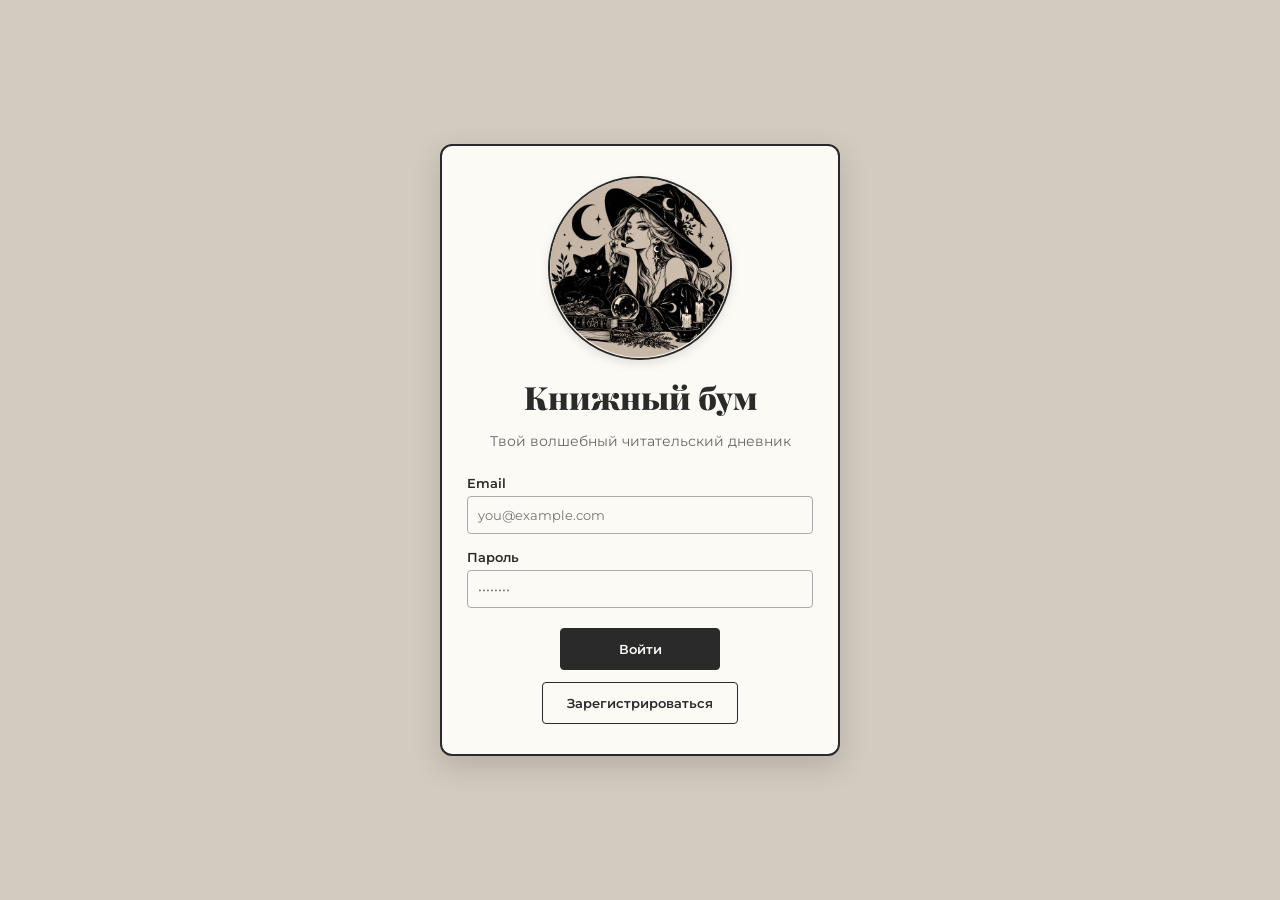
==== commit c01527b5: "Update index.html" ====
--- a/index.html
+++ b/index.html
@@ -9,8 +9,8 @@
 
     <!-- PWA Манифест -->
     <link rel="manifest" href="manifest.json">
-    <link rel="apple-touch-icon" href="assets/icon.png">
-    <link rel="icon" type="image/png" href="assets/icon.png">
+    <link rel="apple-touch-icon" href="assets/avatar.png">
+    <link rel="icon" type="image/png" href="assets/avatar.png">
 
     <!-- Preload ключевых шрифтов -->
     <link rel="preload" href="fonts/playfair-display-v40-cyrillic_latin-regular.woff2" as="font" type="font/woff2" crossorigin>
@@ -25,7 +25,7 @@
     <!-- ==================== ЭКРАН АВТОРИЗАЦИИ ==================== -->
     <div id="auth-screen" style="display: flex;">
         <div class="auth-card">
-            <img src="assets/icon.png" alt="КниБум" class="auth-logo">
+            <img src="assets/avatar.png" alt="КниБум" class="auth-logo">
             <h1 class="auth-title">Книжный бум</h1>
             <p class="auth-subtitle">Твой волшебный читательский дневник</p>
             
@@ -55,17 +55,14 @@
         <!-- Сайдбар -->
         <aside id="sidebar">
             <div class="sidebar-header">
+                <button class="close-sidebar-btn" onclick="toggleSidebar()" aria-label="Закрыть меню">✕</button>
                 <span>Меню</span>
-                <button class="close-sidebar-btn" onclick="toggleSidebar()" aria-label="Закрыть меню">✕</button>
             </div>
 
             <!-- Блок профиля пользователя -->
             <div class="sidebar-profile">
                 <div class="profile-avatar">
-                    <svg viewBox="0 0 24 24" fill="none" stroke="currentColor" stroke-width="1.5" stroke-linecap="round" stroke-linejoin="round">
-                        <path d="M20 21v-2a4 4 0 0 0-4-4H8a4 4 0 0 0-4 4v2"></path>
-                        <circle cx="12" cy="7" r="4"></circle>
-                    </svg>
+                    <img src="assets/avatar.png" alt="Аватар">
                 </div>
                 <div class="profile-email" id="sidebar-user-email">Загрузка...</div>
             </div>
@@ -90,15 +87,21 @@
         <!-- Основная область -->
         <div id="app-container">
             <div class="top-bar">
-                <button class="icon-btn" onclick="toggleSidebar()" aria-label="Меню">
-                    <div class="menu-icon-lines"><span></span><span></span><span></span></div>
+                <!-- Поиск слева -->
+                <div class="search-container" id="search-container" style="margin-left: 0;">
+                    <input type="text" id="search-input" placeholder="Поиск книг..." oninput="handleLibrarySearch(this.value)">
+                </div>
+
+                <!-- Кнопка обновления данных из облака -->
+                <button class="icon-btn" id="refresh-btn" onclick="manualSync()" title="Обновить данные">
+                    <svg viewBox="0 0 24 24">
+                        <path d="M23 4v6h-6"></path>
+                        <path d="M1 20v-6h6"></path>
+                        <path d="M3.51 9a9 9 0 0 1 14.85-3.36L23 10M1 14l4.64 4.36A9 9 0 0 0 20.49 15"></path>
+                    </svg>
                 </button>
-                
-                <!-- Строка поиска -->
-                <div class="search-container" id="search-container">
-                    <input type="text" id="search-input" placeholder="Поиск книг..." oninput="handleLibrarySearch(this.value)">
-                </div>
-
+
+                <!-- Переключатели вида -->
                 <button class="icon-btn active" id="view-shelves-btn" onclick="switchLibraryView('shelves')" title="Книжные полки">
                     <svg viewBox="0 0 24 24">
                         <line x1="3" y1="20" x2="21" y2="20"></line>
@@ -124,6 +127,11 @@
                         <polyline points="12 19 5 12 12 5"></polyline>
                     </svg>
                 </button>
+
+                <!-- Кнопка меню справа -->
+                <button class="icon-btn" onclick="toggleSidebar()" aria-label="Меню">
+                    <div class="menu-icon-lines"><span></span><span></span><span></span></div>
+                </button>
             </div>
 
             <!-- ==================== Библиотека ==================== -->
@@ -161,7 +169,6 @@
             <div id="page-stats" class="page-content">
                 <h1 class="page-title">Статистика чтения</h1>
                 
-                <!-- Виджет цели на год -->
                 <div class="goal-widget" id="goal-widget">
                     <div class="goal-header">
                         <h3>Цель на год</h3>
@@ -444,8 +451,7 @@
     </div>
 
     <!-- ==================== МОДАЛЬНЫЕ ОКНА ==================== -->
-
-    <!-- Модалка цели -->
+    
     <div class="modal-overlay" id="goal-modal">
         <div class="modal" style="max-width: 400px;">
             <button class="modal-close-x" onclick="closeGoalModal()">✕</button>
@@ -461,7 +467,6 @@
         </div>
     </div>
 
-    <!-- Кастомный confirm -->
     <div class="modal-overlay" id="custom-confirm-modal">
         <div class="modal" style="max-width: 400px; text-align: center;">
             <h2 id="confirm-title" style="margin-bottom: 15px;">Подтверждение</h2>
@@ -473,19 +478,16 @@
         </div>
     </div>
 
-    <!-- Календарь -->
     <div class="modal-overlay" id="calendar-modal">
         <div class="modal" style="max-width: 550px;">
             <button class="modal-close-x" onclick="closeCalendarModal()">✕</button>
             <h2 id="calendar-modal-title" style="padding-right: 20px;">Записи на <span id="calendar-modal-date"></span></h2>
-
             <div id="calendar-entries-view">
                 <div id="calendar-entries-list" style="display: flex; flex-direction: column; gap: 15px; max-height: 60vh; overflow-y: auto; margin-bottom: 20px; padding-right: 5px;"></div>
                 <div class="btn-group" style="justify-content: center; margin-top: 15px;">
                     <button class="btn-save" onclick="showCalendarAddBookView()" style="width: 100%;">+ Добавить книгу</button>
                 </div>
             </div>
-
             <div id="calendar-add-view" style="display: none;">
                 <div class="form-group">
                     <label>Выберите книгу</label>
@@ -506,7 +508,6 @@
         </div>
     </div>
 
-    <!-- Прогресс -->
     <div class="modal-overlay" id="progress-modal">
         <div class="modal">
             <button class="modal-close-x" onclick="closeProgressModal()">✕</button>
@@ -527,19 +528,14 @@
         </div>
     </div>
 
-    <!-- Перенос даты -->
     <div class="modal-overlay" id="move-date-modal">
         <div class="modal">
             <button class="modal-close-x" onclick="closeMoveDateModal()">✕</button>
             <h2>Выберите новую дату</h2>
             <div class="calendar-header" style="margin-top: 15px;">
-                <button onclick="changeMoveDateMonth(-1)" aria-label="Предыдущий месяц">
-                    <svg viewBox="0 0 24 24"><path d="M15.41 16.59L10.83 12l4.58-4.59L14 6l-6 6 6 6 1.41-1.41z"/></svg>
-                </button>
+                <button onclick="changeMoveDateMonth(-1)"><svg viewBox="0 0 24 24"><path d="M15.41 16.59L10.83 12l4.58-4.59L14 6l-6 6 6 6 1.41-1.41z"/></svg></button>
                 <h2 id="move-date-month-year">Месяц Год</h2>
-                <button onclick="changeMoveDateMonth(1)" aria-label="Следующий месяц">
-                    <svg viewBox="0 0 24 24"><path d="M8.59 16.59L13.17 12 8.59 7.41 10 6l6 6-6 6-1.41-1.41z"/></svg>
-                </button>
+                <button onclick="changeMoveDateMonth(1)"><svg viewBox="0 0 24 24"><path d="M8.59 16.59L13.17 12 8.59 7.41 10 6l6 6-6 6-1.41-1.41z"/></svg></button>
             </div>
             <div class="calendar-grid" id="move-date-grid"></div>
             <div class="btn-group" style="margin-top: 20px;">
@@ -548,7 +544,6 @@
         </div>
     </div>
 
-    <!-- Впечатление -->
     <div class="modal-overlay" id="add-impression-modal">
         <div class="modal">
             <button class="modal-close-x" onclick="closeAddImpressionModal()">✕</button>
@@ -564,7 +559,6 @@
         </div>
     </div>
 
-    <!-- Цитата из календаря -->
     <div class="modal-overlay" id="add-quote-modal">
         <div class="modal">
             <button class="modal-close-x" onclick="closeAddQuoteModal()">✕</button>
@@ -580,7 +574,6 @@
         </div>
     </div>
 
-    <!-- Персонаж -->
     <div class="modal-overlay" id="character-modal">
         <div class="modal">
             <button class="modal-close-x" onclick="closeCharacterModal()">✕</button>
@@ -607,7 +600,6 @@
         </div>
     </div>
 
-    <!-- Цитата (из деталей) -->
     <div class="modal-overlay" id="quote-modal">
         <div class="modal">
             <button class="modal-close-x" onclick="closeQuoteModal()">✕</button>
@@ -623,7 +615,6 @@
         </div>
     </div>
 
-    <!-- Термин -->
     <div class="modal-overlay" id="term-modal">
         <div class="modal">
             <button class="modal-close-x" onclick="closeTermModal()">✕</button>
@@ -643,7 +634,6 @@
         </div>
     </div>
 
-    <!-- Переименование -->
     <div class="modal-overlay" id="edit-list-name-modal">
         <div class="modal" style="max-width: 400px;">
             <button class="modal-close-x" onclick="closeEditListNameModal()">✕</button>
@@ -659,7 +649,6 @@
         </div>
     </div>
 
-    <!-- Контекстные меню -->
     <div id="context-menu">
         <div class="context-option" onclick="ctxDetails()">Подробнее</div>
         <div class="context-option" onclick="ctxEdit()">Редактировать</div>
@@ -674,7 +663,6 @@
         <div class="context-option danger" onclick="ctxWishlistDelete()">Удалить</div>
     </div>
 
-    <!-- Модалка книги -->
     <div class="modal-overlay" id="book-modal">
         <div class="modal">
             <button class="modal-close-x" onclick="closeBookModal()">✕</button>
@@ -729,7 +717,6 @@
         </div>
     </div>
 
-    <!-- Модалка книги (Wishlist) -->
     <div class="modal-overlay" id="wishlist-book-modal">
         <div class="modal">
             <button class="modal-close-x" onclick="closeWishlistBookModal()">✕</button>
@@ -765,7 +752,6 @@
         </div>
     </div>
 
-    <!-- Детали Wishlist -->
     <div class="modal-overlay" id="wishlist-details-modal">
         <div class="modal" style="text-align: center;">
             <button class="modal-close-x" onclick="document.getElementById('wishlist-details-modal').style.display='none'">✕</button>
@@ -775,7 +761,6 @@
         </div>
     </div>
 
-    <!-- Перенос Wishlist -->
     <div class="modal-overlay" id="move-to-list-modal">
         <div class="modal">
             <button class="modal-close-x" onclick="document.getElementById('move-to-list-modal').style.display='none'">✕</button>
@@ -787,7 +772,6 @@
         </div>
     </div>
 
-    <!-- Перенос шкафа -->
     <div class="modal-overlay" id="move-cabinet-modal">
         <div class="modal">
             <button class="modal-close-x" onclick="closeMoveCabinetModal()">✕</button>
@@ -806,7 +790,6 @@
         </div>
     </div>
 
-    <!-- Коллекции -->
     <div class="modal-overlay" id="collection-modal">
         <div class="modal">
             <button class="modal-close-x" onclick="closeCollectionModal()">✕</button>
@@ -829,7 +812,6 @@
         </div>
     </div>
 
-    <!-- Контейнер для всплывающих уведомлений (тостов) -->
     <div id="toast-container"></div>
 
     <!-- ==================== БИБЛИОТЕКИ ==================== -->
--- a/style.css
+++ b/style.css
@@ -132,13 +132,12 @@
     height: 100vh;
     height: 100dvh;
     overflow: hidden;
-    overscroll-behavior-y: none; /* Отключает Pull-to-refresh */
+    overscroll-behavior-y: none;
     -webkit-font-smoothing: antialiased;
     -webkit-tap-highlight-color: transparent;
     transition: background-color 0.3s, color 0.3s;
 }
 
-/* Запрет выделения для UI-элементов, но разрешаем для контента */
 button, .icon-btn, .menu-item, .book, .cabinet-label, .top-bar, .sidebar-header {
     user-select: none;
     -webkit-user-select: none;
@@ -219,7 +218,6 @@
 /* ============================================================
    ОСНОВНОЙ ИНТЕРФЕЙС
    ============================================================ */
-/* ИСПРАВЛЕНИЕ: Контейнер теперь занимает всю ширину и высоту */
 #main-app {
     display: flex;
     width: 100%;
@@ -242,20 +240,23 @@
     overflow: hidden;
 }
 
+/* САЙДБАР (ВЫЕЗЖАЕТ СПРАВА) */
 #sidebar {
     width: 260px;
     background-color: var(--paper-bg);
-    border-right: 2px solid var(--ink-color);
+    border-left: 2px solid var(--ink-color);
+    border-right: none;
     display: flex;
     flex-direction: column;
-    transform: translateX(-100%);
+    transform: translateX(100%);
     transition: transform 0.3s ease, background-color 0.3s;
     position: fixed;
     top: 0;
     bottom: 0;
-    left: 0;
+    right: 0;
+    left: auto;
     z-index: 1000;
-    box-shadow: 2px 0 10px rgba(0,0,0,0.1);
+    box-shadow: -2px 0 10px rgba(0,0,0,0.1);
     padding-top: env(safe-area-inset-top);
     padding-bottom: env(safe-area-inset-bottom);
 }
@@ -275,9 +276,11 @@
     position: relative;
 }
 
+/* Кнопка закрытия теперь слева */
 .close-sidebar-btn {
     position: absolute;
-    right: 15px;
+    left: 15px;
+    right: auto;
     top: 50%;
     transform: translateY(-50%);
     background: none;
@@ -289,6 +292,55 @@
     line-height: 1;
     transition: transform 0.2s;
 }
+.close-sidebar-btn:hover {
+    transform: translateY(-50%) scale(1.2);
+    opacity: 0.7;
+}
+
+/* ПРОФИЛЬ В САЙДБАРЕ */
+.sidebar-profile {
+    display: flex;
+    flex-direction: column;
+    align-items: center;
+    padding: 20px 15px;
+    border-bottom: 1px solid rgba(0, 0, 0, 0.1);
+    background: rgba(0, 0, 0, 0.02);
+}
+
+body.dark-theme .sidebar-profile {
+    border-bottom-color: rgba(255, 255, 255, 0.1);
+    background: rgba(255, 255, 255, 0.02);
+}
+
+.profile-avatar {
+    width: 60px;
+    height: 60px;
+    border-radius: 50%;
+    background-color: var(--bg-color);
+    border: 2px solid var(--ink-color);
+    display: flex;
+    justify-content: center;
+    align-items: center;
+    margin-bottom: 10px;
+    box-shadow: 0 2px 5px rgba(0, 0, 0, 0.1);
+    color: var(--ink-color);
+}
+
+.profile-avatar svg {
+    width: 32px;
+    height: 32px;
+    stroke: currentColor;
+}
+
+.profile-email {
+    font-size: 13px;
+    font-weight: 500;
+    color: var(--ink-color);
+    opacity: 0.8;
+    text-align: center;
+    word-break: break-all;
+    max-width: 100%;
+}
 
 .menu-list {
     list-style: none;
@@ -318,10 +370,12 @@
     display: flex;
     flex-direction: column;
     overflow-y: auto;
+    overflow-x: hidden;
     position: relative;
     width: 100%;
 }
 
+/* ВЕРХНЯЯ ПАНЕЛЬ */
 .top-bar {
     padding: 15px 20px;
     padding-top: max(15px, env(safe-area-inset-top));
@@ -336,10 +390,10 @@
     transition: background-color 0.3s;
 }
 
-/* Поиск */
+/* Поиск теперь слева и растягивается */
 .search-container {
     flex-grow: 1;
-    margin: 0 5px;
+    margin: 0;
     display: flex;
 }
 #search-input {
@@ -362,7 +416,7 @@
     box-shadow: 0 0 0 2px rgba(255, 255, 255, 0.2);
 }
 
-/* Иконки в топ-баре */
+/* Иконки */
 .icon-btn {
     background: none;
     border: 1.5px solid var(--ink-color);
@@ -391,6 +445,15 @@
     stroke-linecap: round;
     stroke-linejoin: round;
 }
+
+/* Анимация для кнопки обновления */
+#refresh-btn svg {
+    transition: transform 0.4s ease;
+}
+#refresh-btn:active svg {
+    transform: rotate(180deg);
+}
+
 .menu-icon-lines {
     width: 18px;
     height: 14px;
@@ -416,7 +479,7 @@
     padding-bottom: max(20px, env(safe-area-inset-bottom));
     display: none;
     animation: fadeIn 0.3s;
-    max-width: 1300px;
+    max-width: 100%; 
     margin: 0 auto;
     width: 100%;
     box-sizing: border-box;
@@ -554,37 +617,42 @@
 }
 
 /* ============================================================
-   ШКАФЫ, ПОЛКИ И КНИГИ
+   ШКАФЫ, ПОЛКИ И КНИГИ (КАРУСЕЛЬ)
    ============================================================ */
 .cabinets-grid {
-    display: grid;
-    /* Уменьшаем минимальную ширину до 300px, чтобы 2 шкафа влезали легче */
-    grid-template-columns: repeat(auto-fit, minmax(300px, 1fr));
+    display: flex;
+    flex-wrap: nowrap;
+    overflow-x: auto;
+    overflow-y: hidden;
     gap: 25px;
-    margin-top: 10px;
-}
-
-/* Явно задаем 2 колонки для планшетов (от 601px до 1024px) */
-@media (min-width: 601px) and (max-width: 1024px) {
-    .cabinets-grid {
-        grid-template-columns: repeat(2, 1fr);
-        gap: 20px;
+    padding: 20px 10px 30px 10px; 
+    scroll-snap-type: x mandatory; 
+    -webkit-overflow-scrolling: touch; 
+    scrollbar-width: none; 
+}
+
+.cabinets-grid::-webkit-scrollbar {
+    display: none;
+}
+
+.cabinet {
+    position: relative; 
+    background-color: var(--paper-bg);
+    border: 1.5px solid var(--ink-color); 
+    padding: 12px;
+    flex: 0 0 340px; 
+    scroll-snap-align: center; 
+    margin: 0; 
+    border-radius: 4px;
+    box-shadow: 0 5px 15px rgba(0,0,0,0.08);
+}
+
+@media (max-width: 600px) {
+    .cabinet {
+        flex: 0 0 75vw; 
     }
 }
 
-/* Для мобильных телефонов оставляем 1 колонку */
-@media (max-width: 600px) {
-    .cabinets-grid {
-        grid-template-columns: 1fr;
-    }
-}
-
-.cabinet {
-    position: relative; background-color: var(--paper-bg);
-    border: 1.5px solid var(--ink-color); padding: 12px;
-    margin-top: 20px; margin-bottom: 35px; border-radius: 4px;
-    box-shadow: 0 5px 15px rgba(0,0,0,0.08);
-}
 body.dark-theme .cabinet { box-shadow: 0 5px 15px rgba(0,0,0,0.3); }
 
 .cabinet::after {
@@ -625,19 +693,39 @@
     display: flex; align-items: flex-end; padding-bottom: 3px;
 }
 .shelf:last-child { border-bottom: none; box-shadow: none; margin-bottom: 0; }
+
 .books-wrapper {
-    display: flex; flex-wrap: wrap; justify-content: center;
-    align-items: flex-end; gap: 4px; width: 100%;
-    padding: 0 5px; box-sizing: border-box;
-    min-height: var(--book-height-tall); position: relative; z-index: 5;
-}
+    display: flex; 
+    flex-wrap: nowrap; 
+    justify-content: center;
+    align-items: flex-end; 
+    gap: 2px; 
+    width: 100%;
+    padding: 0 2px; 
+    box-sizing: border-box;
+    min-height: var(--book-height-tall); 
+    position: relative; 
+    z-index: 5;
+    overflow: hidden; 
+}
+
 .book {
-    width: var(--book-width); height: var(--book-height);
-    border: 1px solid var(--ink-color); border-radius: 2px 2px 0 0;
-    background-color: var(--paper-bg); cursor: pointer;
-    transition: all 0.2s; position: relative; display: flex; flex-direction: column;
-    justify-content: space-between; align-items: center;
-    box-sizing: border-box; flex-shrink: 0; overflow: hidden;
+    width: var(--book-width); 
+    height: var(--book-height);
+    border: 1px solid var(--ink-color); 
+    border-radius: 2px 2px 0 0;
+    background-color: var(--paper-bg); 
+    cursor: pointer;
+    transition: all 0.2s; 
+    position: relative; 
+    display: flex; 
+    flex-direction: column;
+    justify-content: space-between; 
+    align-items: center;
+    box-sizing: border-box; 
+    flex-shrink: 1; 
+    min-width: 18px; 
+    overflow: hidden;
     box-shadow: inset -2px 0 5px rgba(0,0,0,0.1), 1px 0 3px rgba(0,0,0,0.15);
 }
 body.dark-theme .book {
@@ -1086,17 +1174,14 @@
 .wishlist-checkbox svg { width: 12px; height: 12px; fill: none; stroke: currentColor; stroke-width: 3; stroke-linecap: round; stroke-linejoin: round; display: none; }
 .wishlist-checkbox.checked svg { display: block; }
 
-/* Стили для блока загрузки корешка/обложки */
 .spine-bg-section { background: var(--bg-color); padding: 15px; border-radius: 8px; border: 1px dashed #aaa; margin-top: 20px; position: relative; }
 .spine-bg-section > label { display: block; text-align: center; margin-bottom: 15px; font-weight: 600; font-size: 13px; }
 .spine-bg-preview { display: flex; justify-content: center; margin-top: 15px; }
 
-/* Паттерны */
 .patterns-grid { display: grid; grid-template-columns: repeat(10, 1fr); gap: 5px; margin-top: 5px; max-height: 120px; overflow-y: auto; padding-right: 5px; }
 .pattern-option { padding: 5px; text-align: center; border: 1px solid #ccc; cursor: pointer; font-size: 16px; border-radius: 4px; display: flex; justify-content: center; align-items: center; height: 32px; background: var(--paper-bg); color: var(--ink-color); }
 .pattern-option.selected { background: var(--ink-color); color: var(--paper-bg); border-color: var(--ink-color); }
 
-/* Утилиты */
 .hidden { display: none !important; }
 .text-center { text-align: center; }
 #import-file { display: none; }
@@ -1107,5 +1192,18 @@
     .modal { padding: 20px 15px; }
     .charts-grid { grid-template-columns: 1fr; }
     .chart-canvas-wrapper { height: 220px; }
-    .search-container { margin: 0; } 
-}
+    
+    /* На мобильных прячем поиск, чтобы поместились кнопки, или оставляем, но делаем меньше */
+    .search-container { margin: 0; }
+}
+
+/* Стили для картинки внутри аватарки профиля */
+.profile-avatar {
+    overflow: hidden; /* Обрезаем всё лишнее */
+}
+
+.profile-avatar img {
+    width: 100%;
+    height: 100%;
+    object-fit: cover; /* Картинка заполнит весь круг без искажений */
+}
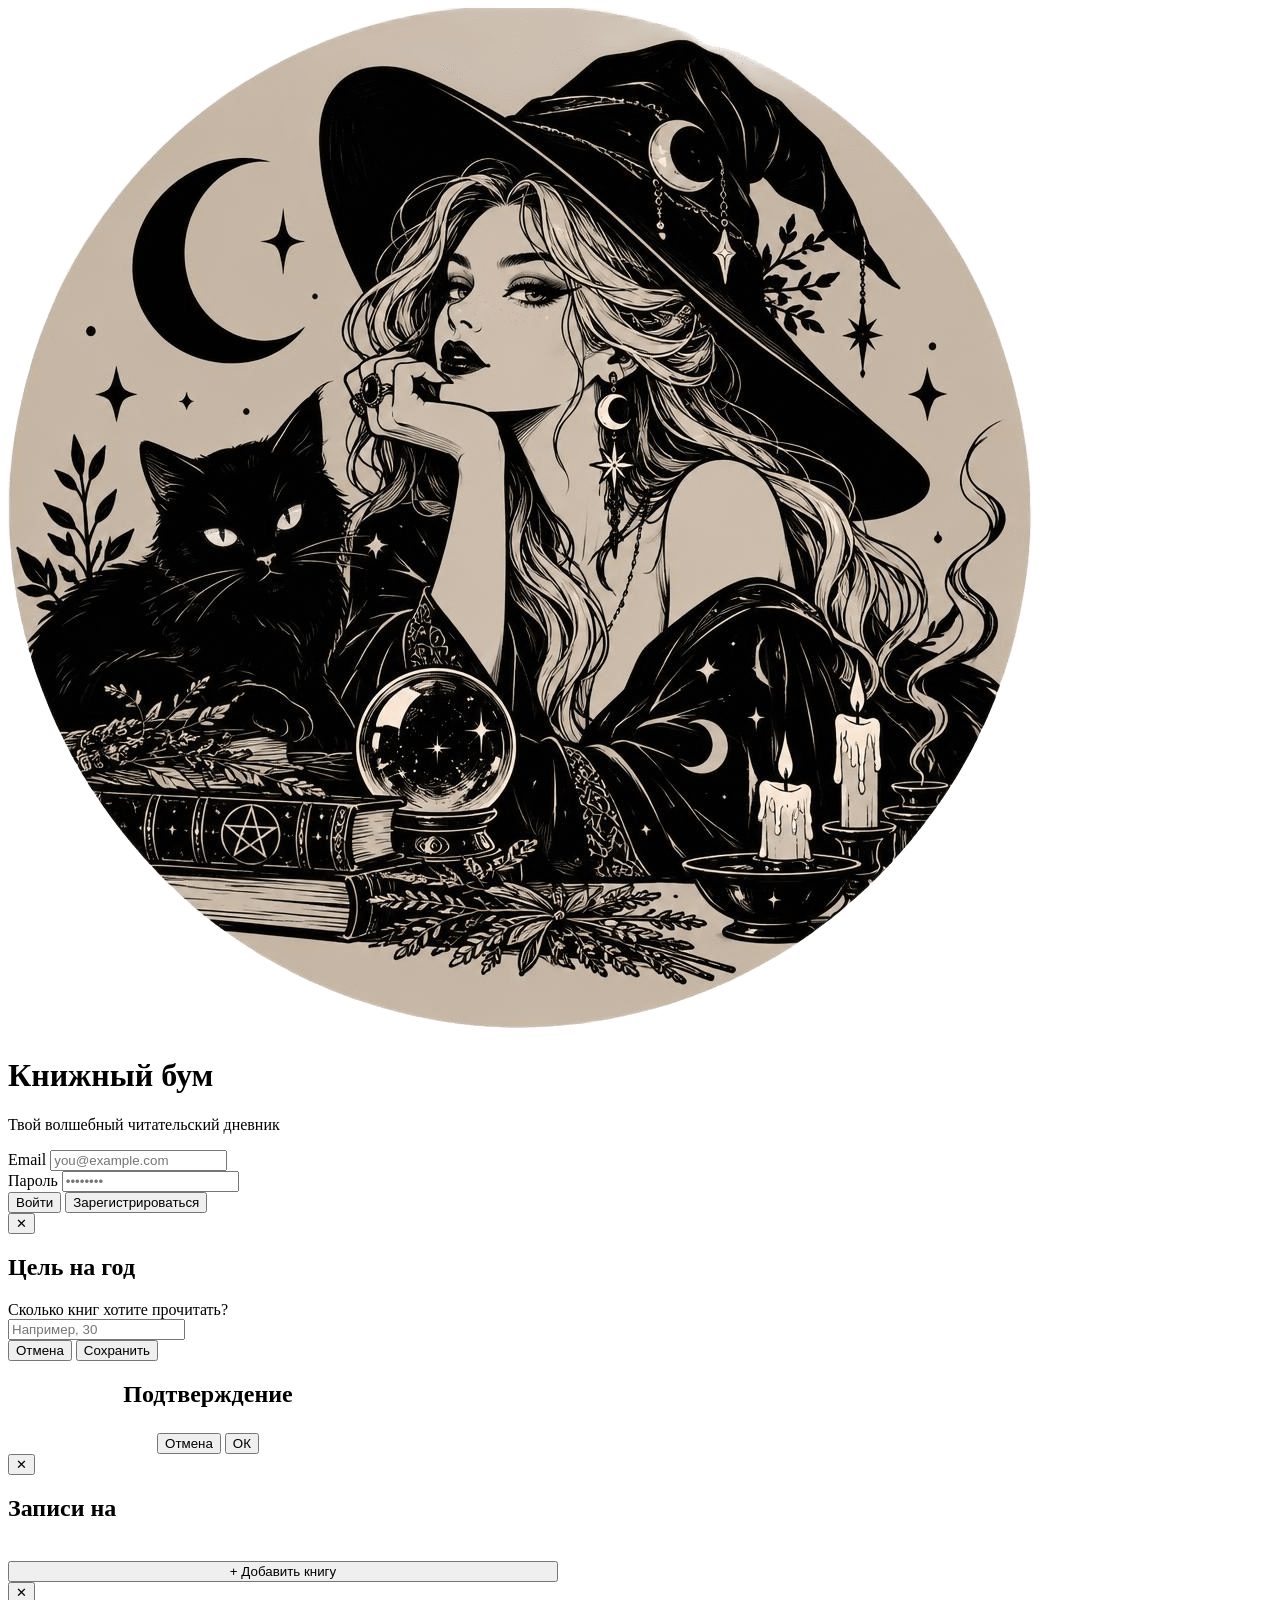
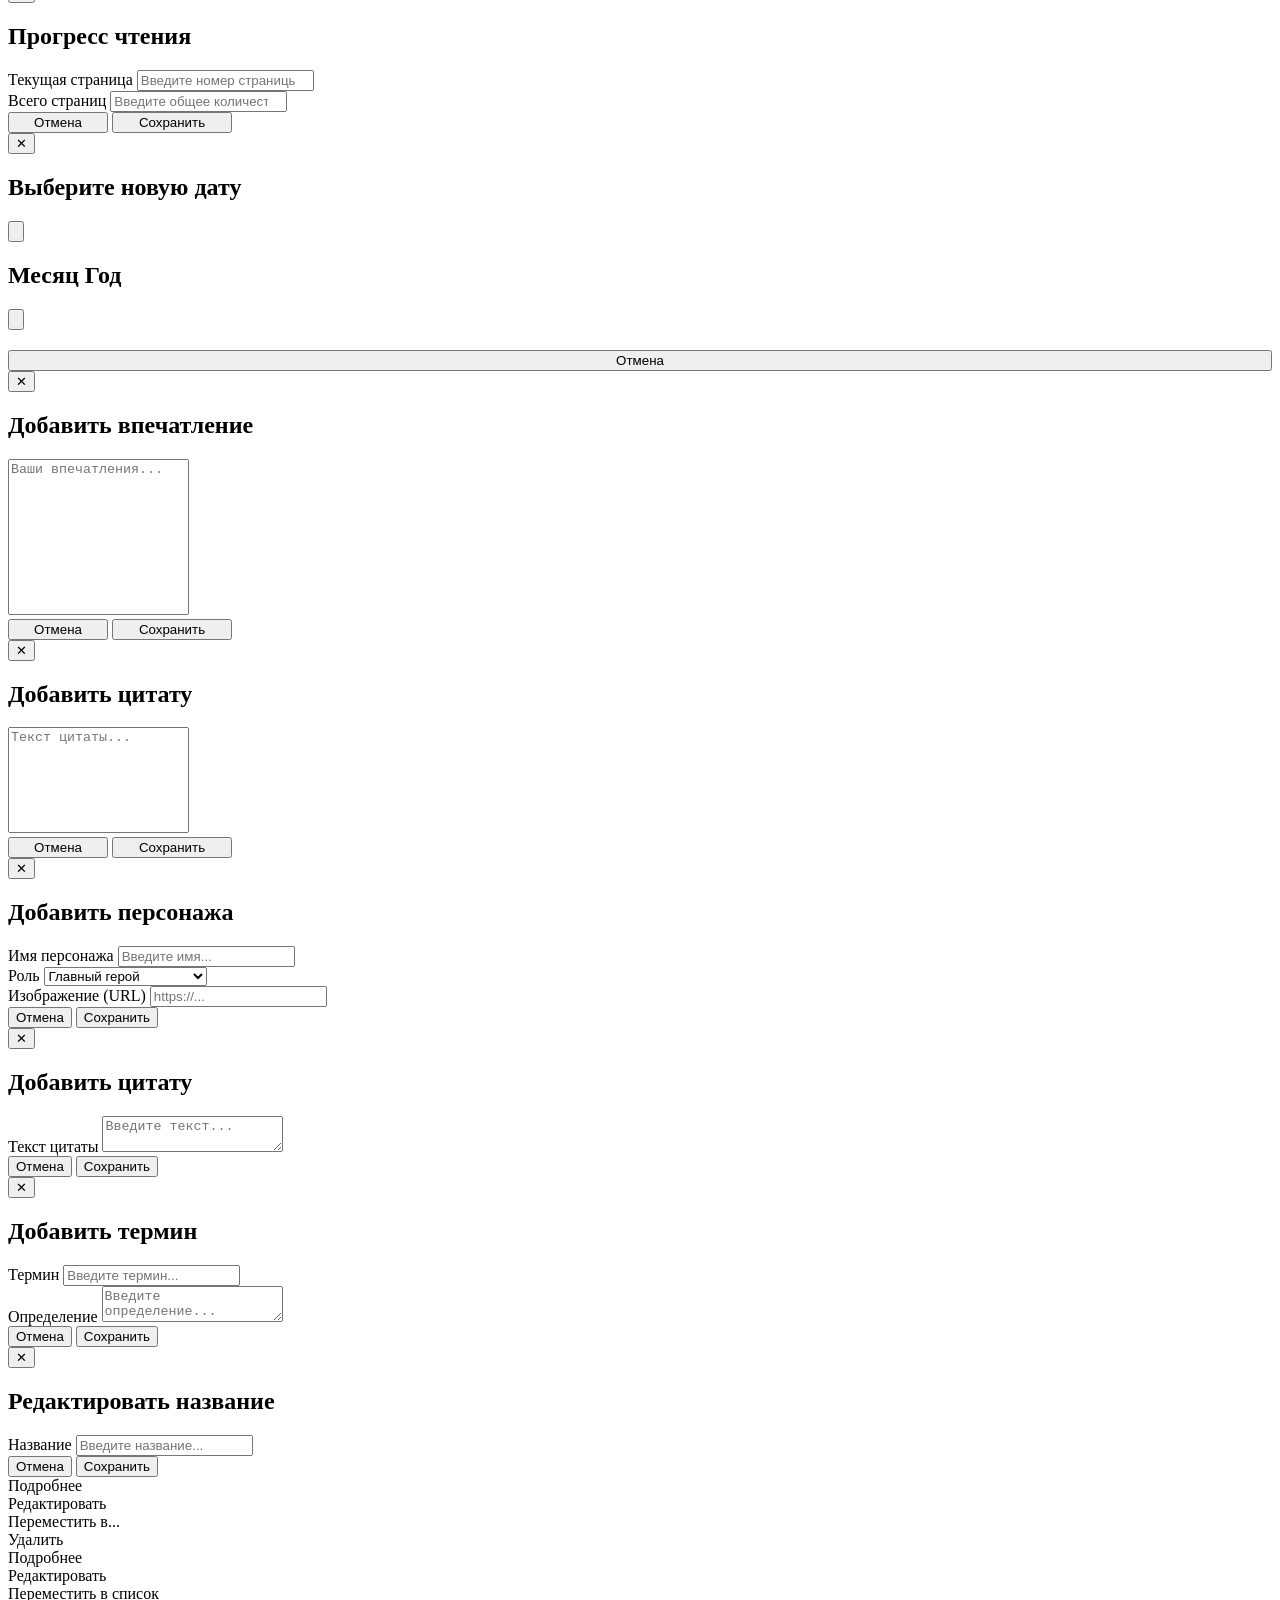
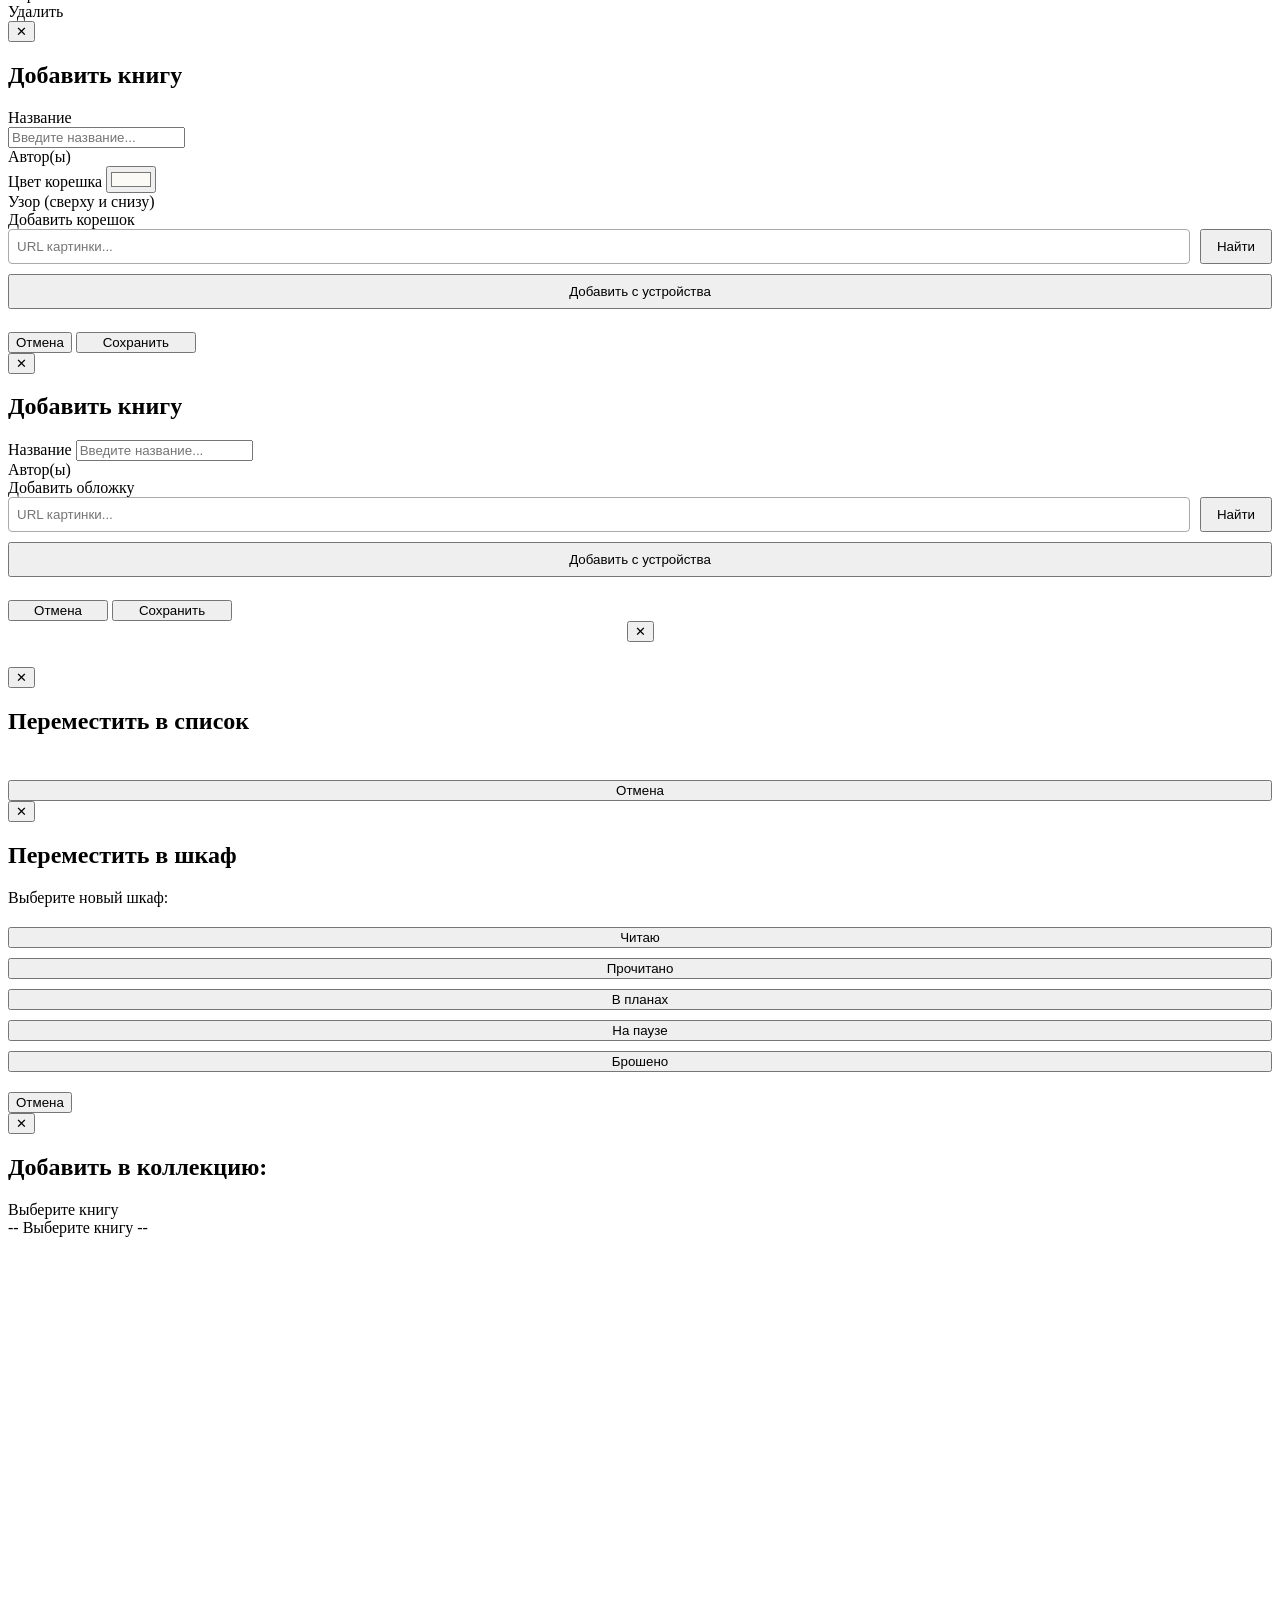
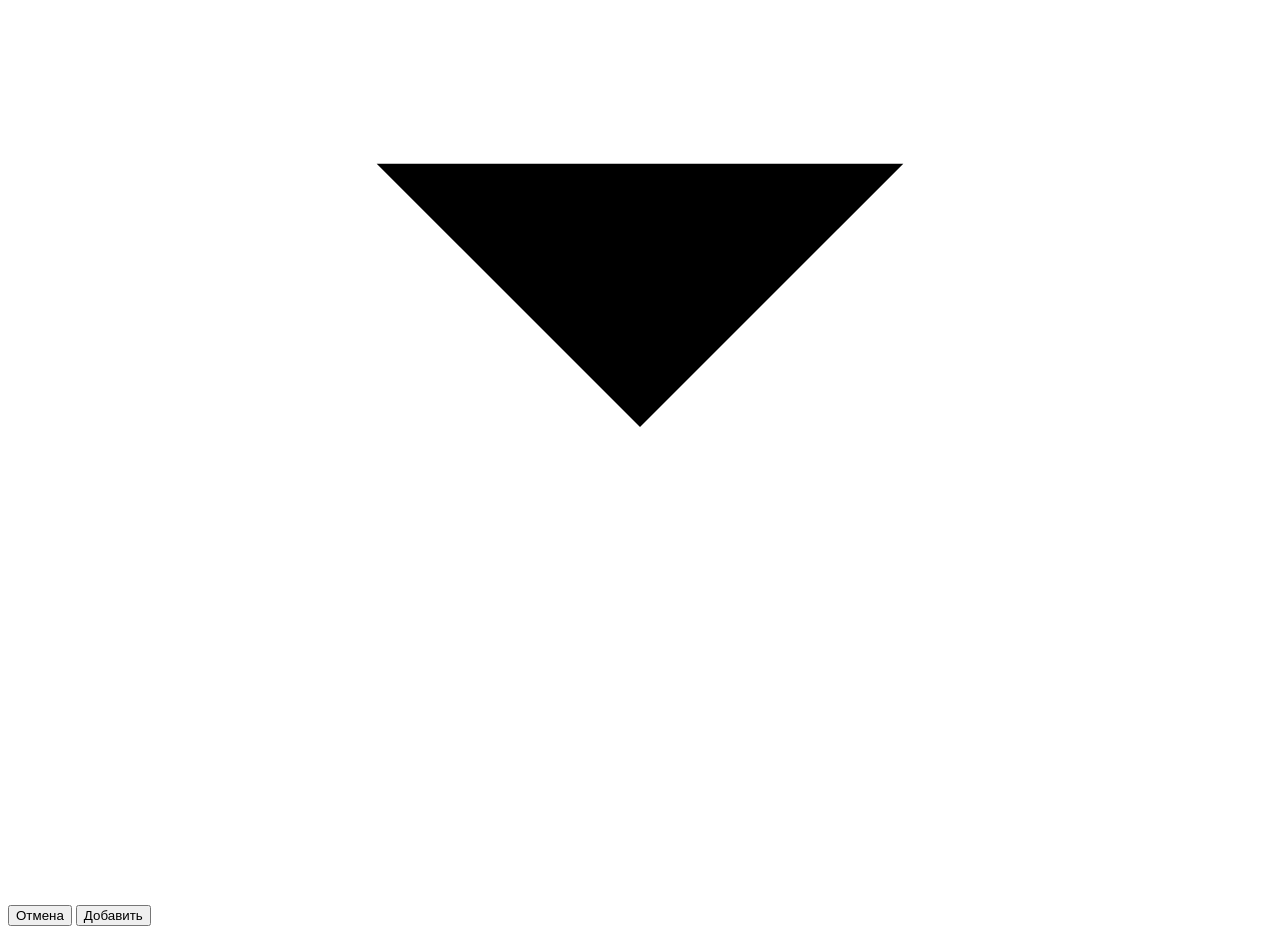
==== commit 246c36aa: "Update index.html" ====
--- a/index.html
+++ b/index.html
@@ -7,14 +7,10 @@
     <meta name="format-detection" content="telephone=no">
     <title>КниБум</title>
 
-    <!-- PWA Манифест -->
+    <!-- PWA Манифест и ИКОНКИ -->
     <link rel="manifest" href="manifest.json">
-    <link rel="apple-touch-icon" href="assets/avatar.png">
-    <link rel="icon" type="image/png" href="assets/avatar.png">
-
-    <!-- Preload ключевых шрифтов -->
-    <link rel="preload" href="fonts/playfair-display-v40-cyrillic_latin-regular.woff2" as="font" type="font/woff2" crossorigin>
-    <link rel="preload" href="fonts/playfair-display-v40-cyrillic_latin-600.woff2" as="font" type="font/woff2" crossorigin>
+    <link rel="apple-touch-icon" href="assets/icon.png">
+    <link rel="icon" type="image/png" href="assets/icon.png">
 
     <link rel="stylesheet" href="style.css">
 </head>
@@ -52,14 +48,13 @@
         
         <div id="overlay" onclick="toggleSidebar()"></div>
 
-        <!-- Сайдбар -->
+        <!-- Сайдбар (справа) -->
         <aside id="sidebar">
             <div class="sidebar-header">
                 <button class="close-sidebar-btn" onclick="toggleSidebar()" aria-label="Закрыть меню">✕</button>
                 <span>Меню</span>
             </div>
 
-            <!-- Блок профиля пользователя -->
             <div class="sidebar-profile">
                 <div class="profile-avatar">
                     <img src="assets/avatar.png" alt="Аватар">
@@ -87,12 +82,13 @@
         <!-- Основная область -->
         <div id="app-container">
             <div class="top-bar">
-                <!-- Поиск слева -->
-                <div class="search-container" id="search-container" style="margin-left: 0;">
-                    <input type="text" id="search-input" placeholder="Поиск книг..." oninput="handleLibrarySearch(this.value)">
-                </div>
-
-                <!-- Кнопка обновления данных из облака -->
+                <!-- Поиск с выпадающим списком -->
+                <div class="search-container" id="search-container">
+                    <input type="text" id="search-input" placeholder="Поиск книг или авторов..." oninput="handleGlobalSearch(this.value)" onfocus="handleGlobalSearch(this.value)" autocomplete="off">
+                    <div class="search-results-dropdown" id="search-results-dropdown"></div>
+                </div>
+
+                <!-- Кнопки справа -->
                 <button class="icon-btn" id="refresh-btn" onclick="manualSync()" title="Обновить данные">
                     <svg viewBox="0 0 24 24">
                         <path d="M23 4v6h-6"></path>
@@ -101,44 +97,43 @@
                     </svg>
                 </button>
 
-                <!-- Переключатели вида -->
-                <button class="icon-btn active" id="view-shelves-btn" onclick="switchLibraryView('shelves')" title="Книжные полки">
-                    <svg viewBox="0 0 24 24">
-                        <line x1="3" y1="20" x2="21" y2="20"></line>
-                        <rect x="5" y="8" width="3" height="12" rx="1"></rect>
-                        <rect x="10.5" y="4" width="3" height="16" rx="1"></rect>
-                        <rect x="16" y="11" width="3" height="9" rx="1"></rect>
-                    </svg>
-                </button>
-                <button class="icon-btn" id="view-grid-btn" onclick="switchLibraryView('grid')" title="Плитка">
-                    <svg viewBox="0 0 24 24">
-                        <rect x="3" y="3" width="7" height="7"></rect>
-                        <rect x="14" y="3" width="7" height="7"></rect>
-                        <rect x="14" y="14" width="7" height="7"></rect>
-                        <rect x="3" y="14" width="7" height="7"></rect>
-                    </svg>
-                </button>
-
                 <button class="icon-btn" id="top-action-btn" onclick="handleDetailsAction()" title="Редактировать" style="display: none;"></button>
                 
-                <button class="icon-btn" id="top-back-btn" onclick="goBack()" title="Назад">
+                <button class="icon-btn" id="top-back-btn" onclick="goBack()" title="Назад" style="display: none;">
                     <svg viewBox="0 0 24 24" fill="none" stroke="currentColor" stroke-width="2" stroke-linecap="round" stroke-linejoin="round">
                         <line x1="19" y1="12" x2="5" y2="12"></line>
                         <polyline points="12 19 5 12 12 5"></polyline>
                     </svg>
                 </button>
 
-                <!-- Кнопка меню справа -->
                 <button class="icon-btn" onclick="toggleSidebar()" aria-label="Меню">
                     <div class="menu-icon-lines"><span></span><span></span><span></span></div>
                 </button>
             </div>
 
             <!-- ==================== Библиотека ==================== -->
-            <div id="page-library" class="page-content active">
-                <div class="top-icons">
-                    ✦ ✧ <span style="font-size: 1.5em; vertical-align: middle; line-height: 0.5;">☾</span> ✧ ✦
-                </div>
+            <div id="page-library" class="page-content active" style="position: relative;">
+                
+                <!-- Кнопки переключения вида -->
+                <div class="view-toggles-container">
+                    <button class="icon-btn active" id="view-shelves-btn" onclick="switchLibraryView('shelves')" title="Книжные полки">
+                        <svg viewBox="0 0 24 24">
+                            <line x1="3" y1="20" x2="21" y2="20"></line>
+                            <rect x="5" y="8" width="3" height="12" rx="1"></rect>
+                            <rect x="10.5" y="4" width="3" height="16" rx="1"></rect>
+                            <rect x="16" y="11" width="3" height="9" rx="1"></rect>
+                        </svg>
+                    </button>
+                    <button class="icon-btn" id="view-grid-btn" onclick="switchLibraryView('grid')" title="Плитка">
+                        <svg viewBox="0 0 24 24">
+                            <rect x="3" y="3" width="7" height="7"></rect>
+                            <rect x="14" y="3" width="7" height="7"></rect>
+                            <rect x="14" y="14" width="7" height="7"></rect>
+                            <rect x="3" y="14" width="7" height="7"></rect>
+                        </svg>
+                    </button>
+                </div>
+
                 <h1 class="page-title">Моя библиотека</h1>
                 <div class="cabinets-grid" id="cabinets-container"></div>
                 <div class="grid-view-container" id="grid-view-container"></div>
--- a/style.css
+++ b/style.css
@@ -1,379 +1,12 @@
 /* ============================================================
-   ШРИФТЫ
+   ... ШРИФТЫ И ПЕРЕМЕННЫЕ (оставляем как есть) ...
    ============================================================ */
-@font-face {
-    font-family: 'Montserrat';
-    font-style: normal;
-    font-weight: 400;
-    font-display: swap;
-    src: url('fonts/montserrat-v31-cyrillic-regular.woff2') format('woff2');
-    unicode-range: U+0301, U+0400-045F, U+0490-0491, U+04B0-04B1, U+2116;
-}
-@font-face {
-    font-family: 'Montserrat';
-    font-style: normal;
-    font-weight: 400;
-    font-display: swap;
-    src: url('fonts/montserrat-v31-latin-regular.woff2') format('woff2');
-    unicode-range: U+0000-00FF, U+0131, U+0152-0153, U+02BB-02BC, U+02C6, U+02DA, U+02DC, U+0304, U+0308, U+0329, U+2000-206F, U+20AC, U+2122, U+2191, U+2193, U+2212, U+2215, U+FEFF, U+FFFD;
-}
-@font-face {
-    font-family: 'Montserrat';
-    font-style: normal;
-    font-weight: 600;
-    font-display: swap;
-    src: url('fonts/montserrat-v31-cyrillic-600.woff2') format('woff2');
-    unicode-range: U+0301, U+0400-045F, U+0490-0491, U+04B0-04B1, U+2116;
-}
-@font-face {
-    font-family: 'Montserrat';
-    font-style: normal;
-    font-weight: 600;
-    font-display: swap;
-    src: url('fonts/montserrat-v31-latin-600.woff2') format('woff2');
-    unicode-range: U+0000-00FF, U+0131, U+0152-0153, U+02BB-02BC, U+02C6, U+02DA, U+02DC, U+0304, U+0308, U+0329, U+2000-206F, U+20AC, U+2122, U+2191, U+2193, U+2212, U+2215, U+FEFF, U+FFFD;
-}
-@font-face {
-    font-family: 'Montserrat';
-    font-style: normal;
-    font-weight: 800;
-    font-display: swap;
-    src: url('fonts/montserrat-v31-cyrillic-800.woff2') format('woff2');
-    unicode-range: U+0301, U+0400-045F, U+0490-0491, U+04B0-04B1, U+2116;
-}
-@font-face {
-    font-family: 'Montserrat';
-    font-style: normal;
-    font-weight: 800;
-    font-display: swap;
-    src: url('fonts/montserrat-v31-latin-800.woff2') format('woff2');
-    unicode-range: U+0000-00FF, U+0131, U+0152-0153, U+02BB-02BC, U+02C6, U+02DA, U+02DC, U+0304, U+0308, U+0329, U+2000-206F, U+20AC, U+2122, U+2191, U+2193, U+2212, U+2215, U+FEFF, U+FFFD;
-}
-@font-face {
-    font-family: 'Playfair Display';
-    font-style: normal;
-    font-weight: 400;
-    font-display: swap;
-    src: url('fonts/playfair-display-v40-cyrillic_latin-regular.woff2') format('woff2');
-}
-@font-face {
-    font-family: 'Playfair Display';
-    font-style: italic;
-    font-weight: 400;
-    font-display: swap;
-    src: url('fonts/playfair-display-v40-cyrillic_latin-italic.woff2') format('woff2');
-}
-@font-face {
-    font-family: 'Playfair Display';
-    font-style: normal;
-    font-weight: 600;
-    font-display: swap;
-    src: url('fonts/playfair-display-v40-cyrillic_latin-600.woff2') format('woff2');
-}
-@font-face {
-    font-family: 'Playfair Display';
-    font-style: italic;
-    font-weight: 600;
-    font-display: swap;
-    src: url('fonts/playfair-display-v40-cyrillic_latin-600italic.woff2') format('woff2');
-}
-@font-face {
-    font-family: 'Playfair Display';
-    font-style: normal;
-    font-weight: 900;
-    font-display: swap;
-    src: url('fonts/playfair-display-v40-cyrillic_latin-900.woff2') format('woff2');
-}
-@font-face {
-    font-family: 'Playfair Display';
-    font-style: italic;
-    font-weight: 900;
-    font-display: swap;
-    src: url('fonts/playfair-display-v40-cyrillic_latin-900italic.woff2') format('woff2');
-}
-
-/* ============================================================
-   ПЕРЕМЕННЫЕ И БАЗОВЫЕ СТИЛИ
-   ============================================================ */
-:root {
-    --bg-color: #d2cbc0;
-    --paper-bg: #fcfaf5;
-    --ink-color: #2a2a2a;
-    --book-width: 36px;
-    --book-height: 160px;
-    --book-height-short: 130px;
-    --book-height-tall: 190px;
-    --accent: #5a4b41;
-}
-
-/* Тёмная тема */
-body.dark-theme {
-    --bg-color: #1a1a1a;
-    --paper-bg: #2a2a2a;
-    --ink-color: #e0e0e0;
-}
-
-@media (max-width: 600px) {
-    :root {
-        --book-width: 30px;
-        --book-height: 130px;
-        --book-height-short: 110px;
-        --book-height-tall: 150px;
-    }
-}
-
-body {
-    margin: 0;
-    padding: 0;
-    background-color: var(--bg-color);
-    font-family: 'Montserrat', system-ui, sans-serif;
-    color: var(--ink-color);
-    display: flex;
-    height: 100vh;
-    height: 100dvh;
-    overflow: hidden;
-    overscroll-behavior-y: none;
-    -webkit-font-smoothing: antialiased;
-    -webkit-tap-highlight-color: transparent;
-    transition: background-color 0.3s, color 0.3s;
-}
-
-button, .icon-btn, .menu-item, .book, .cabinet-label, .top-bar, .sidebar-header {
-    user-select: none;
-    -webkit-user-select: none;
-}
-
-input, textarea, .readonly-value, .detail-list-item-desc {
-    user-select: text;
-    -webkit-user-select: text;
-}
-
-/* ============================================================
-   ЭКРАН АВТОРИЗАЦИИ
-   ============================================================ */
-#auth-screen {
-    position: fixed;
-    inset: 0;
-    background-color: var(--bg-color);
-    z-index: 9999;
-    display: flex;
-    justify-content: center;
-    align-items: center;
-    padding: 20px;
-    box-sizing: border-box;
-    overflow-y: auto;
-}
-
-.auth-card {
-    background: var(--paper-bg);
-    padding: 30px 25px;
-    border-radius: 12px;
-    border: 2px solid var(--ink-color);
-    width: 100%;
-    max-width: 400px;
-    box-shadow: 0 10px 30px rgba(0,0,0,0.15);
-    text-align: center;
-    box-sizing: border-box;
-}
-
-.auth-logo {
-    width: 100%;
-    max-width: 180px;
-    height: auto;
-    display: block;
-    margin: 0 auto 15px auto;
-    border-radius: 50%;
-    border: 2px solid var(--ink-color);
-    box-shadow: 0 4px 10px rgba(0,0,0,0.1);
-}
-
-.auth-title {
-    font-family: 'Playfair Display', serif;
-    font-size: 2rem;
-    margin: 0 0 5px 0;
-    color: var(--ink-color);
-}
-
-.auth-subtitle {
-    color: var(--ink-color);
-    opacity: 0.7;
-    margin-bottom: 25px;
-    font-size: 14px;
-}
-
-.auth-buttons {
-    display: flex;
-    flex-direction: column;
-    gap: 12px;
-    margin-top: 20px;
-}
-
-.auth-buttons button {
-    width: auto;
-    min-width: 160px;
-    margin: 0 auto;
-    padding: 12px 24px;
-}
+/* (Весь код до раздела ОСНОВНОЙ ИНТЕРФЕЙС остается без изменений) */
 
 /* ============================================================
    ОСНОВНОЙ ИНТЕРФЕЙС
    ============================================================ */
-#main-app {
-    display: flex;
-    width: 100%;
-    height: 100%;
-    flex-grow: 1;
-    overflow: hidden;
-}
-
-#overlay {
-    display: none;
-    position: fixed;
-    inset: 0;
-    background: rgba(0, 0, 0, 0.45);
-    z-index: 999;
-}
-#overlay.active {
-    display: block;
-}
-body:has(#sidebar.open) #app-container {
-    overflow: hidden;
-}
-
-/* САЙДБАР (ВЫЕЗЖАЕТ СПРАВА) */
-#sidebar {
-    width: 260px;
-    background-color: var(--paper-bg);
-    border-left: 2px solid var(--ink-color);
-    border-right: none;
-    display: flex;
-    flex-direction: column;
-    transform: translateX(100%);
-    transition: transform 0.3s ease, background-color 0.3s;
-    position: fixed;
-    top: 0;
-    bottom: 0;
-    right: 0;
-    left: auto;
-    z-index: 1000;
-    box-shadow: -2px 0 10px rgba(0,0,0,0.1);
-    padding-top: env(safe-area-inset-top);
-    padding-bottom: env(safe-area-inset-bottom);
-}
-#sidebar.open {
-    transform: translateX(0);
-}
-
-.sidebar-header {
-    padding: 20px;
-    border-bottom: 1px solid var(--ink-color);
-    font-family: 'Playfair Display', serif;
-    font-size: 1.6rem;
-    font-weight: 600;
-    display: flex;
-    justify-content: center;
-    align-items: center;
-    position: relative;
-}
-
-/* Кнопка закрытия теперь слева */
-.close-sidebar-btn {
-    position: absolute;
-    left: 15px;
-    right: auto;
-    top: 50%;
-    transform: translateY(-50%);
-    background: none;
-    border: none;
-    font-size: 24px;
-    color: var(--ink-color);
-    cursor: pointer;
-    padding: 5px;
-    line-height: 1;
-    transition: transform 0.2s;
-}
-.close-sidebar-btn:hover {
-    transform: translateY(-50%) scale(1.2);
-    opacity: 0.7;
-}
-
-/* ПРОФИЛЬ В САЙДБАРЕ */
-.sidebar-profile {
-    display: flex;
-    flex-direction: column;
-    align-items: center;
-    padding: 20px 15px;
-    border-bottom: 1px solid rgba(0, 0, 0, 0.1);
-    background: rgba(0, 0, 0, 0.02);
-}
-
-body.dark-theme .sidebar-profile {
-    border-bottom-color: rgba(255, 255, 255, 0.1);
-    background: rgba(255, 255, 255, 0.02);
-}
-
-.profile-avatar {
-    width: 60px;
-    height: 60px;
-    border-radius: 50%;
-    background-color: var(--bg-color);
-    border: 2px solid var(--ink-color);
-    display: flex;
-    justify-content: center;
-    align-items: center;
-    margin-bottom: 10px;
-    box-shadow: 0 2px 5px rgba(0, 0, 0, 0.1);
-    color: var(--ink-color);
-}
-
-.profile-avatar svg {
-    width: 32px;
-    height: 32px;
-    stroke: currentColor;
-}
-
-.profile-email {
-    font-size: 13px;
-    font-weight: 500;
-    color: var(--ink-color);
-    opacity: 0.8;
-    text-align: center;
-    word-break: break-all;
-    max-width: 100%;
-}
-
-.menu-list {
-    list-style: none;
-    padding: 10px 15px;
-    margin: 0;
-    flex-grow: 1;
-    overflow-y: auto;
-    display: flex;
-    flex-direction: column;
-    gap: 5px;
-}
-.menu-item {
-    padding: 12px 15px;
-    cursor: pointer;
-    font-family: 'Playfair Display', serif;
-    font-size: 1.1rem;
-    transition: background 0.2s;
-    border-radius: 8px;
-}
-.menu-item:hover, .menu-item.active {
-    background: var(--ink-color);
-    color: var(--paper-bg);
-}
-
-#app-container {
-    flex-grow: 1;
-    display: flex;
-    flex-direction: column;
-    overflow-y: auto;
-    overflow-x: hidden;
-    position: relative;
-    width: 100%;
-}
+/* ... (остается без изменений) ... */
 
 /* ВЕРХНЯЯ ПАНЕЛЬ */
 .top-bar {
@@ -390,11 +23,12 @@
     transition: background-color 0.3s;
 }
 
-/* Поиск теперь слева и растягивается */
+/* Поиск и выпадающий список */
 .search-container {
     flex-grow: 1;
     margin: 0;
     display: flex;
+    position: relative; /* Для позиционирования выпадающего списка */
 }
 #search-input {
     width: 100%;
@@ -416,794 +50,76 @@
     box-shadow: 0 0 0 2px rgba(255, 255, 255, 0.2);
 }
 
-/* Иконки */
-.icon-btn {
-    background: none;
-    border: 1.5px solid var(--ink-color);
-    border-radius: 50%;
-    width: 40px;
-    height: 40px;
-    display: flex;
-    justify-content: center;
-    align-items: center;
-    cursor: pointer;
-    transition: all 0.2s;
-    padding: 0;
-    color: var(--ink-color);
-    flex-shrink: 0;
-}
-.icon-btn:hover, .icon-btn.active {
-    background: var(--ink-color);
-    color: var(--paper-bg);
-}
-.icon-btn svg {
-    width: 22px;
-    height: 22px;
-    fill: none;
-    stroke: currentColor;
-    stroke-width: 2;
-    stroke-linecap: round;
-    stroke-linejoin: round;
-}
-
-/* Анимация для кнопки обновления */
-#refresh-btn svg {
-    transition: transform 0.4s ease;
-}
-#refresh-btn:active svg {
-    transform: rotate(180deg);
-}
-
-.menu-icon-lines {
-    width: 18px;
-    height: 14px;
-    display: flex;
-    flex-direction: column;
-    justify-content: space-between;
-}
-.menu-icon-lines span {
-    display: block;
-    width: 100%;
-    height: 2px;
-    background-color: currentColor;
-    border-radius: 2px;
-}
-#top-back-btn, #top-action-btn { display: none; }
-#top-back-btn svg { width: 20px; height: 20px; }
-
-/* ============================================================
-   СТРАНИЦЫ И КОНТЕНТ
-   ============================================================ */
-.page-content {
-    padding: 20px;
-    padding-bottom: max(20px, env(safe-area-inset-bottom));
-    display: none;
-    animation: fadeIn 0.3s;
-    max-width: 100%; 
-    margin: 0 auto;
-    width: 100%;
-    box-sizing: border-box;
-}
-.page-content.active {
-    display: block;
-}
-
-@keyframes fadeIn {
-    from { opacity: 0; transform: translateY(10px); }
-    to { opacity: 1; transform: translateY(0); }
-}
-
-h1, h2, h3 {
-    font-family: 'Playfair Display', serif;
-    margin-top: 0;
-}
-
-.page-title {
-    text-align: center;
-    font-size: 2.2rem;
-    margin-bottom: 35px;
-    position: relative;
-    padding-bottom: 15px;
-}
-.page-title::before {
-    content: '';
+.search-results-dropdown {
     position: absolute;
-    bottom: 0;
-    left: 10%;
-    right: 10%;
-    border-bottom: 1px solid var(--ink-color);
-}
-.page-title::after {
-    content: '❖';
-    position: absolute;
-    bottom: -11px;
-    left: 50%;
-    transform: translateX(-50%);
-    padding: 0 10px;
-    font-size: 14px;
-    background: var(--bg-color);
-    color: var(--ink-color);
-    transition: background-color 0.3s;
-}
-
-.top-icons {
-    text-align: center;
-    font-size: 20px;
-    letter-spacing: 5px;
-    margin-bottom: 5px;
-    color: var(--ink-color);
-}
-
-/* ============================================================
-   ВИДЖЕТ ЦЕЛИ
-   ============================================================ */
-.goal-widget {
+    top: 100%;
+    left: 0;
+    right: 0;
+    margin-top: 5px;
     background: var(--paper-bg);
     border: 1px solid var(--ink-color);
     border-radius: 8px;
-    padding: 20px;
-    margin-bottom: 30px;
-    box-shadow: 0 2px 8px rgba(0,0,0,0.05);
-    max-width: 600px;
-    margin-left: auto;
-    margin-right: auto;
+    max-height: 350px;
+    overflow-y: auto;
+    z-index: 1000;
+    display: none;
+    box-shadow: 0 4px 12px rgba(0,0,0,0.15);
 }
-.goal-header {
+.search-results-dropdown.show {
+    display: block;
+}
+.search-result-item {
+    padding: 10px 15px;
+    cursor: pointer;
+    border-bottom: 1px solid rgba(0,0,0,0.05);
     display: flex;
-    justify-content: space-between;
     align-items: center;
-    margin-bottom: 15px;
+    gap: 12px;
+    transition: background 0.2s;
 }
-.goal-header h3 {
-    margin: 0;
-    font-size: 1.2rem;
+body.dark-theme .search-result-item { border-bottom-color: rgba(255,255,255,0.05); }
+.search-result-item:hover { background: rgba(0,0,0,0.05); }
+body.dark-theme .search-result-item:hover { background: rgba(255,255,255,0.05); }
+.search-result-item:last-child { border-bottom: none; }
+
+.search-result-cover {
+    width: 35px;
+    height: 50px;
+    object-fit: cover;
+    border-radius: 2px;
+    border: 1px solid #ccc;
+    flex-shrink: 0;
+    display: flex;
+    align-items: center;
+    justify-content: center;
+    text-align: center;
+    font-size: 8px;
+    overflow: hidden;
 }
-.goal-progress-bar {
-    height: 16px;
-    background: var(--bg-color);
-    border-radius: 8px;
+.search-result-info {
+    flex-grow: 1;
+    min-width: 0;
+}
+.search-result-title {
+    font-weight: 600;
+    font-size: 14px;
+    color: var(--ink-color);
+    white-space: nowrap;
     overflow: hidden;
-    border: 1px solid #ccc;
-    margin-bottom: 10px;
+    text-overflow: ellipsis;
 }
-.goal-progress-fill {
-    height: 100%;
-    background: #28a745;
-    width: 0%;
-    transition: width 0.5s ease;
-}
-.goal-text {
-    text-align: right;
-    font-size: 14px;
-    font-weight: 600;
+.search-result-author {
+    font-size: 12px;
     color: var(--ink-color);
+    opacity: 0.7;
+    white-space: nowrap;
+    overflow: hidden;
+    text-overflow: ellipsis;
 }
 
-/* ============================================================
-   УВЕДОМЛЕНИЯ (TOASTS)
-   ============================================================ */
-#toast-container {
-    position: fixed;
-    bottom: max(20px, env(safe-area-inset-bottom));
-    left: 50%;
-    transform: translateX(-50%);
-    z-index: 10000;
-    display: flex;
-    flex-direction: column;
-    gap: 10px;
-    pointer-events: none;
-    width: 90%;
-    max-width: 400px;
-    align-items: center;
-}
-.toast {
-    background: var(--ink-color);
-    color: var(--paper-bg);
-    padding: 12px 20px;
-    border-radius: 8px;
-    font-size: 14px;
-    font-weight: 500;
-    box-shadow: 0 4px 12px rgba(0,0,0,0.3);
-    animation: toastIn 0.3s ease forwards, toastOut 0.3s ease 2.7s forwards;
-    text-align: center;
-    width: fit-content;
-}
-@keyframes toastIn {
-    from { opacity: 0; transform: translateY(20px); }
-    to { opacity: 1; transform: translateY(0); }
-}
-@keyframes toastOut {
-    to { opacity: 0; transform: translateY(20px); }
+/* Прижимаем кнопки вправо */
+#refresh-btn {
+    margin-left: auto;
 }
 
-/* ============================================================
-   ШКАФЫ, ПОЛКИ И КНИГИ (КАРУСЕЛЬ)
-   ============================================================ */
-.cabinets-grid {
-    display: flex;
-    flex-wrap: nowrap;
-    overflow-x: auto;
-    overflow-y: hidden;
-    gap: 25px;
-    padding: 20px 10px 30px 10px; 
-    scroll-snap-type: x mandatory; 
-    -webkit-overflow-scrolling: touch; 
-    scrollbar-width: none; 
-}
-
-.cabinets-grid::-webkit-scrollbar {
-    display: none;
-}
-
-.cabinet {
-    position: relative; 
-    background-color: var(--paper-bg);
-    border: 1.5px solid var(--ink-color); 
-    padding: 12px;
-    flex: 0 0 340px; 
-    scroll-snap-align: center; 
-    margin: 0; 
-    border-radius: 4px;
-    box-shadow: 0 5px 15px rgba(0,0,0,0.08);
-}
-
-@media (max-width: 600px) {
-    .cabinet {
-        flex: 0 0 75vw; 
-    }
-}
-
-body.dark-theme .cabinet { box-shadow: 0 5px 15px rgba(0,0,0,0.3); }
-
-.cabinet::after {
-    content: ''; position: absolute; top: 1.5px; bottom: 1.5px; left: 1.5px; right: 1.5px;
-    background-image: repeating-linear-gradient(45deg, transparent, transparent 2px, rgba(0,0,0,0.12) 2px, rgba(0,0,0,0.12) 3px);
-    mask-image: linear-gradient(#000, #000), linear-gradient(#000, #000), linear-gradient(#000, #000), linear-gradient(#000, #000);
-    mask-size: 100% 12px, 100% 12px, 12px 100%, 12px 100%;
-    mask-position: top, bottom, left, right; mask-repeat: no-repeat; z-index: 0; pointer-events: none;
-}
-body.dark-theme .cabinet::after {
-    background-image: repeating-linear-gradient(45deg, transparent, transparent 2px, rgba(255,255,255,0.05) 2px, rgba(255,255,255,0.05) 3px);
-}
-
-.cabinet::before {
-    content: ''; position: absolute; top: 12px; bottom: 12px; left: 12px; right: 12px;
-    border: 1px solid var(--ink-color); pointer-events: none; z-index: 10;
-}
-.cabinet-legs {
-    position: absolute; bottom: -15px; left: 20px; right: 20px; height: 15px;
-    display: flex; justify-content: space-between; pointer-events: none; z-index: 20;
-}
-.cabinet-legs::before, .cabinet-legs::after {
-    content: ''; width: 16px; height: 100%; border: 1.5px solid var(--ink-color);
-    border-top: none; background: var(--paper-bg);
-    box-shadow: 2px 3px 5px rgba(0,0,0,0.1);
-}
-.cabinet-label {
-    position: absolute; top: -16px; left: 50%; transform: translateX(-50%);
-    background: var(--paper-bg); padding: 4px 20px;
-    font-family: 'Playfair Display', serif; font-size: 1.1rem; font-weight: 600;
-    border: 1.5px solid var(--ink-color); border-radius: 20px;
-    white-space: nowrap; z-index: 20; box-shadow: 0 2px 5px rgba(0,0,0,0.1);
-}
-.shelf {
-    position: relative; border-bottom: 1px solid var(--ink-color);
-    box-shadow: 0 2px 0 var(--paper-bg), 0 3px 0 var(--ink-color);
-    margin-bottom: 6px; min-height: calc(var(--book-height-tall) + 10px);
-    display: flex; align-items: flex-end; padding-bottom: 3px;
-}
-.shelf:last-child { border-bottom: none; box-shadow: none; margin-bottom: 0; }
-
-.books-wrapper {
-    display: flex; 
-    flex-wrap: nowrap; 
-    justify-content: center;
-    align-items: flex-end; 
-    gap: 2px; 
-    width: 100%;
-    padding: 0 2px; 
-    box-sizing: border-box;
-    min-height: var(--book-height-tall); 
-    position: relative; 
-    z-index: 5;
-    overflow: hidden; 
-}
-
-.book {
-    width: var(--book-width); 
-    height: var(--book-height);
-    border: 1px solid var(--ink-color); 
-    border-radius: 2px 2px 0 0;
-    background-color: var(--paper-bg); 
-    cursor: pointer;
-    transition: all 0.2s; 
-    position: relative; 
-    display: flex; 
-    flex-direction: column;
-    justify-content: space-between; 
-    align-items: center;
-    box-sizing: border-box; 
-    flex-shrink: 1; 
-    min-width: 18px; 
-    overflow: hidden;
-    box-shadow: inset -2px 0 5px rgba(0,0,0,0.1), 1px 0 3px rgba(0,0,0,0.15);
-}
-body.dark-theme .book {
-    box-shadow: inset -2px 0 5px rgba(255,255,255,0.05), 1px 0 3px rgba(0,0,0,0.5);
-}
-.book.h-short { height: var(--book-height-short); }
-.book.h-tall { height: var(--book-height-tall); }
-.book.wide-spine { width: calc(var(--book-width) * 1.5); height: var(--book-height-tall); }
-.book.extra-wide-spine { width: calc(var(--book-width) * 2.2); height: var(--book-height-tall); }
-.book.empty { background: transparent; border: 1px dashed #aaa; box-shadow: none; }
-body.dark-theme .book.empty { border-color: #555; }
-.book.empty::after {
-    content: '+'; color: rgba(0,0,0,0.3); font-size: 18px;
-    position: absolute; top: 50%; left: 50%; transform: translate(-50%, -50%);
-}
-body.dark-theme .book.empty::after { color: rgba(255,255,255,0.3); }
-.book-img-spine { width: 100%; height: 100%; object-fit: contain; display: block; }
-.spine-content {
-    writing-mode: vertical-rl; text-orientation: mixed; transform: rotate(180deg);
-    display: flex; align-items: center; justify-content: space-between;
-    width: 100%; height: 100%; padding: 6px 0; box-sizing: border-box;
-    position: relative; z-index: 2;
-}
-.spine-pattern { font-size: 12px; line-height: 1; opacity: 0.8; font-family: monospace; }
-.spine-text {
-    font-family: 'Playfair Display', serif; font-size: 12px; font-weight: 600;
-    white-space: normal; word-break: break-word; line-height: 1.1; max-height: 90%;
-    flex-grow: 1; text-align: center; letter-spacing: 0.5px; overflow: hidden;
-}
-
-/* ============================================================
-   GRID-РЕЖИМ (ПЛИТКА)
-   ============================================================ */
-.grid-view-container { display: none; flex-direction: column; gap: 20px; margin-top: 10px; }
-.grid-view-container.active { display: flex; }
-.grid-cabinet-group {
-    border: 1px solid var(--ink-color); border-radius: 6px; padding: 15px;
-    background: var(--paper-bg); box-shadow: 0 4px 10px rgba(0,0,0,0.05);
-}
-.grid-cabinet-header {
-    display: flex; justify-content: space-between; align-items: center;
-    margin-bottom: 15px; border-bottom: 1px solid var(--ink-color); padding-bottom: 10px;
-}
-.grid-cabinet-title { font-family: 'Playfair Display', serif; font-size: 1.3rem; margin: 0; }
-.grid-books-wrapper {
-    display: grid; grid-template-columns: repeat(auto-fill, minmax(90px, 1fr)); gap: 15px;
-}
-.grid-book-item { display: flex; flex-direction: column; align-items: center; cursor: pointer; transition: transform 0.2s; }
-.grid-book-item:hover { transform: translateY(-5px); }
-.grid-book-cover {
-    width: 100%; aspect-ratio: 2/3; border: 1px solid var(--ink-color); border-radius: 4px;
-    box-shadow: 0 2px 5px rgba(0,0,0,0.15); object-fit: cover; display: flex; flex-direction: column;
-    align-items: center; justify-content: center; text-align: center; padding: 10px;
-    box-sizing: border-box; background-color: var(--paper-bg); overflow: hidden; word-break: break-word;
-}
-.grid-book-title {
-    font-size: 11px; margin-top: 5px; text-align: center; font-weight: 600;
-    overflow: hidden; text-overflow: ellipsis; display: -webkit-box;
-    -webkit-line-clamp: 2; -webkit-box-orient: vertical; line-height: 1.2;
-}
-
-/* ============================================================
-   ФОРМЫ И КНОПКИ
-   ============================================================ */
-.form-group { margin-bottom: 15px; position: relative; }
-.form-group label { display: block; margin-bottom: 5px; font-weight: 600; font-size: 13px; }
-.form-group input:not([type="color"]):not([type="file"]), .form-group textarea, .form-group select {
-    width: 100%; padding: 10px; border: 1px solid #aaa; border-radius: 4px;
-    box-sizing: border-box; font-family: inherit; background: var(--paper-bg); color: var(--ink-color);
-}
-body.dark-theme .form-group input, body.dark-theme .form-group textarea, body.dark-theme .form-group select {
-    border-color: #555;
-}
-.form-group input[type="color"] {
-    padding: 2px; height: 38px; cursor: pointer; width: 100%;
-    background: var(--paper-bg); border: 1px solid #aaa;
-}
-
-.btn-group { display: flex; justify-content: space-between; align-items: center; gap: 10px; margin-top: 25px; flex-wrap: wrap; }
-button {
-    padding: 10px 18px; border: 1px solid var(--ink-color); border-radius: 4px;
-    cursor: pointer; font-family: inherit; font-weight: 600; transition: background 0.2s;
-}
-.btn-cancel { background: transparent; color: var(--ink-color); }
-.btn-cancel:hover { background: rgba(0,0,0,0.05); }
-body.dark-theme .btn-cancel:hover { background: rgba(255,255,255,0.05); }
-.btn-save { background: var(--ink-color); color: var(--paper-bg); flex-grow: 1; }
-.btn-save:hover { opacity: 0.9; }
-
-/* ============================================================
-   МОДАЛЬНЫЕ ОКНА
-   ============================================================ */
-.modal-overlay {
-    position: fixed; inset: 0; background: rgba(0,0,0,0.6); display: none;
-    justify-content: center; align-items: flex-start; z-index: 2000;
-    backdrop-filter: blur(2px); -webkit-backdrop-filter: blur(2px);
-    padding: 50px 15px; overflow-y: auto;
-}
-.modal {
-    background: var(--paper-bg); color: var(--ink-color); padding: 25px; border-radius: 6px;
-    width: 100%; max-width: 480px; box-shadow: 0 10px 30px rgba(0,0,0,0.5);
-    border: 2px solid var(--ink-color); box-sizing: border-box; margin: auto; position: relative;
-}
-.modal-close-x {
-    position: absolute; top: 15px; right: 15px; background: none; border: none;
-    font-size: 24px; color: var(--ink-color); cursor: pointer; z-index: 10; line-height: 1;
-}
-.modal h2 { text-align: center; word-break: break-word; margin-top: 0; }
-
-/* ============================================================
-   КОНТЕКСТНЫЕ МЕНЮ
-   ============================================================ */
-#context-menu,
-#wishlist-context-menu {
-    position: fixed;
-    background: var(--paper-bg);
-    border: 1px solid var(--ink-color);
-    border-radius: 6px;
-    box-shadow: 2px 4px 15px rgba(0, 0, 0, 0.2);
-    z-index: 3000;
-    display: none;
-    flex-direction: column;
-    min-width: 180px;
-    overflow: hidden;
-}
-#context-menu.show,
-#wishlist-context-menu.show {
-    display: flex;
-}
-.context-option {
-    padding: 12px 15px; cursor: pointer; font-size: 14px;
-    border-bottom: 1px solid rgba(0,0,0,0.1); transition: background 0.2s;
-    color: var(--ink-color);
-}
-.context-option:hover { background: rgba(0,0,0,0.05); }
-body.dark-theme .context-option:hover { background: rgba(255,255,255,0.1); }
-.context-option:last-child { border-bottom: none; }
-.context-option.danger { color: #d9534f; font-weight: bold; }
-
-/* ============================================================
-   АВТОДОПОЛНЕНИЕ
-   ============================================================ */
-.author-wrapper { position: relative; }
-#author-inputs-container, #wishlist-author-inputs-container, #det-author-inputs-container, #det-genres-inputs-container, #det-tags-inputs-container {
-    display: flex; flex-direction: column; gap: 8px; width: 100%;
-}
-.author-row { display: flex; align-items: center; gap: 8px; }
-.author-input-wrap { flex-grow: 1; position: relative; min-width: 0; }
-
-.add-author-btn, .remove-author-btn {
-    width: 34px; height: 34px; border-radius: 50%; border: 1.5px solid var(--ink-color);
-    background: transparent; display: flex; justify-content: center; align-items: center;
-    cursor: pointer; transition: all 0.2s; padding: 0; flex-shrink: 0; color: var(--ink-color);
-}
-.add-author-btn svg, .remove-author-btn svg {
-    width: 16px; height: 16px; stroke: currentColor; stroke-width: 2.5;
-    stroke-linecap: round; stroke-linejoin: round; fill: none;
-}
-.add-author-btn:hover { background: var(--ink-color); color: var(--paper-bg); }
-.remove-author-btn { border-color: #d9534f; color: #d9534f; }
-.remove-author-btn:hover { background: #d9534f; color: white; }
-
-.custom-dropdown {
-    position: absolute; top: 100%; left: 0; right: 0; background: var(--paper-bg);
-    border: 1px solid #ccc; border-top: none; max-height: 150px; overflow-y: auto;
-    z-index: 1000; display: none; box-shadow: 0 4px 8px rgba(0,0,0,0.1);
-    border-radius: 0 0 4px 4px;
-}
-.custom-dropdown.show { display: block; }
-.suggestion-item {
-    padding: 10px 12px; cursor: pointer; font-size: 14px;
-    border-bottom: 1px solid #eee; word-break: break-word; color: var(--ink-color);
-}
-.suggestion-item:hover { background: rgba(0,0,0,0.05); }
-body.dark-theme .suggestion-item:hover { background: rgba(255,255,255,0.1); }
-.suggestion-item:last-child { border-bottom: none; }
-
-/* Кастомные селекты */
-.custom-select-wrapper { position: relative; width: 100%; }
-.custom-select-trigger {
-    width: 100%; padding: 10px; border: 1px solid #aaa; border-radius: 4px;
-    box-sizing: border-box; background: var(--paper-bg); cursor: pointer;
-    display: flex; justify-content: space-between; align-items: center;
-    font-size: 14px; color: var(--ink-color);
-}
-.custom-select-trigger svg { width: 16px; height: 16px; fill: currentColor; transition: transform 0.2s; }
-.custom-select-wrapper.open .custom-select-trigger svg { transform: rotate(180deg); }
-
-.custom-select-options {
-    display: none; background: var(--paper-bg); border: 1px solid #aaa;
-    border-top: none; border-radius: 0 0 4px 4px; max-height: 200px; overflow-y: auto;
-    z-index: 4000; box-shadow: 0 4px 12px rgba(0,0,0,0.15);
-    position: absolute; top: 100%; left: 0; width: 100%;
-}
-.custom-select-wrapper.open .custom-select-options { display: block; }
-.custom-select-group {
-    padding: 8px 12px; font-weight: bold; background: rgba(0,0,0,0.05);
-    font-size: 12px; color: var(--ink-color); opacity: 0.7; text-transform: uppercase;
-    letter-spacing: 0.5px; border-bottom: 1px solid #ddd;
-}
-body.dark-theme .custom-select-group { background: rgba(255,255,255,0.05); border-color: #444; }
-.custom-select-option {
-    padding: 10px 12px; cursor: pointer; font-size: 14px;
-    border-bottom: 1px solid #eee; transition: background 0.2s;
-    background: var(--paper-bg); word-break: break-word; color: var(--ink-color);
-}
-.custom-select-option:hover { background: rgba(0,0,0,0.05); }
-body.dark-theme .custom-select-option:hover { background: rgba(255,255,255,0.1); }
-.custom-select-option.selected { background: rgba(0,0,0,0.1); font-weight: bold; }
-body.dark-theme .custom-select-option.selected { background: rgba(255,255,255,0.15); }
-.custom-select-option:last-child { border-bottom: none; }
-
-/* ============================================================
-   ДЕТАЛИ КНИГИ
-   ============================================================ */
-#page-details { background: transparent; }
-.details-block {
-    background: var(--paper-bg); border: 2px solid var(--ink-color);
-    border-radius: 12px; padding: 20px; margin-bottom: 25px;
-}
-.details-block-title {
-    font-family: 'Playfair Display', serif; font-size: 1.4rem;
-    margin-top: 0; margin-bottom: 20px; color: var(--ink-color);
-    border-bottom: 1px solid rgba(0,0,0,0.1); padding-bottom: 10px;
-    display: flex; justify-content: space-between; align-items: center;
-}
-body.dark-theme .details-block-title { border-color: rgba(255,255,255,0.1); }
-
-.profile-layout { display: flex; gap: 30px; }
-@media (max-width: 768px) { .profile-layout { flex-direction: column; align-items: center; } }
-
-.profile-left {
-    display: flex; flex-direction: column; align-items: center;
-    width: 220px; flex-shrink: 0;
-}
-.profile-left .cover-preview {
-    width: 100%; aspect-ratio: 2/3; border: 2px solid var(--ink-color);
-    border-radius: 4px; overflow: hidden; box-shadow: 2px 4px 10px rgba(0,0,0,0.15);
-    position: relative; margin-bottom: 15px;
-}
-.profile-left .cover-preview img {
-    width: 100%; height: 100%; object-fit: cover; display: none; position: absolute; top: 0; left: 0;
-}
-.profile-left .generated-cover {
-    width: 100%; height: 100%; display: flex; flex-direction: column;
-    justify-content: center; align-items: center; padding: 15px;
-    box-sizing: border-box; text-align: center;
-}
-.profile-left .gen-title {
-    font-family: 'Playfair Display', serif; font-size: 18px; font-weight: 600;
-    margin-bottom: 10px; line-height: 1.2; word-break: break-word;
-}
-.profile-left .gen-author {
-    font-family: 'Montserrat', sans-serif; font-size: 13px;
-    font-style: italic; opacity: 0.9; word-break: break-word;
-}
-
-.profile-title {
-    font-family: 'Playfair Display', serif; font-size: 1.4rem;
-    text-align: center; font-weight: 600; line-height: 1.2;
-    margin-bottom: 5px; word-break: break-word;
-}
-.profile-author {
-    font-family: 'Montserrat', sans-serif; font-size: 0.95rem;
-    color: var(--ink-color); opacity: 0.7; text-align: center; font-style: italic;
-    margin-bottom: 10px; word-break: break-word;
-}
-.profile-rating { font-size: 24px; color: var(--ink-color); letter-spacing: 2px; }
-
-.profile-right { flex-grow: 1; display: flex; flex-direction: column; gap: 15px; min-width: 0; }
-.profile-fields-grid { display: grid; grid-template-columns: 1fr 1fr; gap: 15px; }
-@media (max-width: 500px) { .profile-fields-grid { grid-template-columns: 1fr; } }
-.profile-field { display: flex; flex-direction: column; min-width: 0; }
-.profile-field-label {
-    font-size: 12px; font-weight: 600; color: var(--ink-color); opacity: 0.6;
-    text-transform: uppercase; margin-bottom: 4px;
-}
-.profile-field-value {
-    font-size: 14px; color: var(--ink-color); line-height: 1.4; word-break: break-word;
-}
-.profile-field-value.empty { opacity: 0.4; font-style: italic; }
-
-.annotation-block { margin-top: 15px; border-top: 1px solid rgba(0,0,0,0.1); padding-top: 15px; }
-body.dark-theme .annotation-block { border-color: rgba(255,255,255,0.1); }
-.annotation-block .profile-field-label { margin-bottom: 8px; }
-.annotation-block .profile-field-value { white-space: pre-wrap; line-height: 1.5; }
-
-.block-add-btn {
-    width: 32px; height: 32px; border-radius: 50%; border: 1.5px solid var(--ink-color);
-    background: transparent; display: flex; justify-content: center; align-items: center;
-    cursor: pointer; transition: all 0.2s; padding: 0; color: var(--ink-color);
-}
-.block-add-btn svg { width: 16px; height: 16px; stroke: currentColor; stroke-width: 2; stroke-linecap: round; stroke-linejoin: round; fill: none; }
-.block-add-btn:hover { background: var(--ink-color); color: var(--paper-bg); }
-
-.detail-list { display: flex; flex-direction: column; gap: 10px; }
-.detail-list-item {
-    display: flex; gap: 15px; border: 1px solid rgba(0,0,0,0.1);
-    padding: 10px; border-radius: 6px; background: var(--bg-color);
-    align-items: flex-start; position: relative;
-}
-body.dark-theme .detail-list-item { border-color: rgba(255,255,255,0.1); }
-.detail-list-item-img {
-    width: 60px; height: 60px; border-radius: 50%; object-fit: cover;
-    border: 1px solid #ccc; flex-shrink: 0; background: #f0f0f0;
-}
-.detail-list-item-content { flex-grow: 1; min-width: 0; }
-.detail-list-item-title { font-weight: 600; font-size: 14px; margin-bottom: 4px; word-break: break-word; }
-.detail-list-item-desc { font-size: 13px; color: var(--ink-color); opacity: 0.8; line-height: 1.4; white-space: pre-wrap; word-break: break-word; }
-.detail-list-item-role { font-size: 11px; color: var(--ink-color); opacity: 0.5; text-transform: uppercase; font-weight: 600; }
-.detail-list-item-delete {
-    position: absolute; top: 5px; right: 5px; width: 24px; height: 24px;
-    border-radius: 50%; border: none; background: transparent; color: #d9534f;
-    cursor: pointer; display: flex; justify-content: center; align-items: center;
-    opacity: 0.5; transition: opacity 0.2s;
-}
-.detail-list-item-delete:hover { opacity: 1; }
-.detail-list-item-delete svg { width: 14px; height: 14px; fill: none; stroke: currentColor; stroke-width: 2; }
-
-.readonly-value { padding: 8px 0; font-size: 14px; color: var(--ink-color); line-height: 1.5; word-break: break-word; }
-.readonly-value:empty { display: none; }
-.readonly-value[style*="white-space: pre-wrap"] { padding: 8px; border: 1px solid transparent; }
-
-#page-details input:not([type="hidden"]), #page-details textarea, #page-details .custom-select-wrapper { display: none; }
-#page-details .readonly-value { display: block; }
-#page-details.edit-mode input:not([type="hidden"]), #page-details.edit-mode textarea { display: block; }
-#page-details.edit-mode .custom-select-wrapper { display: block; }
-#page-details.edit-mode .readonly-value { display: none; }
-#page-details:not(.edit-mode) .details-block.is-empty { display: none; }
-
-#page-details input:not([type="hidden"]), #page-details textarea {
-    width: 100%; padding: 10px; border: 1px solid #aaa; border-radius: 4px;
-    box-sizing: border-box; font-family: inherit; background: var(--paper-bg);
-    font-size: 14px; color: var(--ink-color);
-}
-#page-details .custom-select-trigger { padding: 10px; border: 1px solid #aaa; border-radius: 4px; font-size: 14px; }
-#page-details textarea { resize: none; }
-#det-annotation { min-height: 250px; line-height: 1.5; }
-
-.star-rating { display: flex; gap: 2px; font-size: 20px; color: #ccc; cursor: pointer; user-select: none; flex-wrap: wrap; justify-content: center; }
-.star-rating .star.active { color: var(--ink-color); }
-.star-rating .star:hover { transform: scale(1.1); }
-
-.det-edit-only { display: none; }
-#page-details.edit-mode .det-edit-only { display: block; }
-#det-edit-title { font-family: 'Playfair Display', serif; font-weight: 600; font-size: 1.05rem; text-align: left; padding: 8px; }
-.det-author-input, .det-genre-input, .det-tag-input { font-family: 'Montserrat', sans-serif; font-size: 13px; padding: 8px !important; }
-
-#page-details.edit-mode #det-title, #page-details.edit-mode #det-author, #page-details.edit-mode #val-det-rating { display: none !important; }
-#page-details #star-rating { display: none; justify-content: center; margin-bottom: 10px; }
-#page-details.edit-mode #star-rating { display: flex; }
-
-/* ============================================================
-   КАЛЕНДАРЬ
-   ============================================================ */
-.calendar-header { display: flex; justify-content: space-between; align-items: center; margin-bottom: 15px; }
-.calendar-header button {
-    width: 40px; height: 40px; border-radius: 50%; padding: 0;
-    display: flex; justify-content: center; align-items: center;
-    background: transparent; border: 1.5px solid var(--ink-color);
-    cursor: pointer; color: var(--ink-color); transition: all 0.2s;
-}
-.calendar-header button:hover { background: var(--ink-color); color: var(--paper-bg); }
-.calendar-header button svg { width: 20px; height: 20px; fill: currentColor; }
-
-.calendar-grid { display: grid; grid-template-columns: repeat(7, 1fr); gap: 5px; }
-.calendar-day-name { text-align: center; font-weight: bold; padding: 5px; border-bottom: 1px solid var(--ink-color); }
-.calendar-day {
-    border: 1px solid #ccc; min-height: 110px; padding: 5px; cursor: pointer;
-    position: relative; background: var(--paper-bg); border-radius: 4px;
-    transition: background 0.2s; display: flex; flex-direction: column; align-items: center; overflow: hidden;
-}
-body.dark-theme .calendar-day { border-color: #555; }
-.calendar-day:hover { background: rgba(0,0,0,0.05); }
-body.dark-theme .calendar-day:hover { background: rgba(255,255,255,0.05); }
-.calendar-day.empty { background: transparent; border: none; cursor: default; pointer-events: none; }
-.calendar-day-number { font-weight: bold; font-size: 12px; margin-bottom: 5px; align-self: flex-start; pointer-events: none; }
-.calendar-day-books { display: flex; flex-wrap: wrap; gap: 4px; justify-content: center; width: 100%; pointer-events: none; }
-
-.calendar-mini-cover {
-    width: 45px; height: 65px; object-fit: cover; border-radius: 2px;
-    border: 1px solid #333; transition: transform 0.2s; pointer-events: none; box-shadow: 0 2px 4px rgba(0,0,0,0.2);
-}
-.calendar-fallback-spine {
-    width: 45px; height: 65px; border-radius: 2px; border: 1px solid #333;
-    display: flex; align-items: center; justify-content: center; font-size: 9px;
-    text-overflow: ellipsis; overflow: hidden; white-space: nowrap;
-    writing-mode: vertical-rl; pointer-events: none; box-shadow: 0 2px 4px rgba(0,0,0,0.2);
-}
-
-.calendar-entry-card { display: flex; gap: 15px; background: var(--paper-bg); border: 1px solid rgba(0,0,0,0.1); border-radius: 8px; padding: 12px; margin-bottom: 10px; position: relative; }
-body.dark-theme .calendar-entry-card { border-color: rgba(255,255,255,0.1); }
-.calendar-entry-left { width: 110px; flex-shrink: 0; display: flex; flex-direction: column; align-items: center; }
-.calendar-entry-cover { width: 110px; height: 165px; object-fit: cover; border-radius: 4px; border: 1px solid #333; }
-.calendar-entry-right { flex-grow: 1; display: flex; flex-direction: column; justify-content: flex-start; align-items: flex-start; padding-top: 5px; min-width: 0; }
-.calendar-entry-icons { display: flex; justify-content: flex-end; gap: 5px; margin-bottom: 5px; width: 100%; }
-.calendar-entry-icon-btn {
-    background: transparent; border: 1px solid var(--ink-color); border-radius: 50%;
-    width: 28px; height: 28px; display: flex; align-items: center; justify-content: center;
-    cursor: pointer; padding: 0; color: var(--ink-color); transition: background 0.2s;
-}
-.calendar-entry-icon-btn:hover { background: var(--ink-color); color: var(--paper-bg); }
-.calendar-entry-icon-btn.delete-icon { color: #d9534f; border-color: #d9534f; }
-.calendar-entry-icon-btn.delete-icon:hover { background: #d9534f; color: white; }
-.calendar-entry-icon-btn svg { width: 14px; height: 14px; fill: none; stroke: currentColor; stroke-width: 2; }
-.calendar-entry-title { font-family: 'Playfair Display', serif; font-size: 16px; font-weight: 600; text-align: left; line-height: 1.2; margin-bottom: 4px; width: 100%; word-break: break-word; }
-.calendar-entry-author { font-size: 13px; font-style: italic; color: var(--ink-color); opacity: 0.7; text-align: left; margin-bottom: 10px; width: 100%; word-break: break-word; }
-.calendar-entry-progress-container { width: 100%; margin-bottom: 15px; }
-.calendar-entry-progress-bar { width: 100%; height: 8px; background: #e0e0e0; border-radius: 4px; overflow: hidden; margin-bottom: 5px; border: 1px solid #ccc; }
-body.dark-theme .calendar-entry-progress-bar { background: #444; border-color: #555; }
-.calendar-entry-progress-fill { height: 100%; background: #28a745; width: 0%; }
-.calendar-entry-progress-text { font-size: 11px; color: var(--ink-color); opacity: 0.7; text-align: left; font-weight: bold; }
-.calendar-entry-actions { display: grid; grid-template-columns: 1fr 1fr; gap: 8px; width: 100%; margin-top: auto; }
-.calendar-entry-btn {
-    background: var(--bg-color); color: var(--ink-color); border: 1px solid var(--ink-color);
-    border-radius: 16px; padding: 8px 10px; font-size: 12px; font-weight: 600;
-    cursor: pointer; transition: background 0.2s; text-align: center;
-}
-.calendar-entry-btn:hover { background: rgba(0,0,0,0.1); }
-body.dark-theme .calendar-entry-btn:hover { background: rgba(255,255,255,0.1); }
-
-/* ============================================================
-   ПРОЧЕЕ (Карточки, списки, мобильная адаптация)
-   ============================================================ */
-.stats-grid { display: grid; grid-template-columns: repeat(auto-fit, minmax(200px, 1fr)); gap: 20px; }
-.stat-card { background: var(--paper-bg); border: 1px solid var(--ink-color); padding: 20px; text-align: center; border-radius: 4px; }
-.stat-number { font-size: 2.5rem; font-family: 'Playfair Display', serif; font-weight: 600; }
-.stat-label { font-size: 0.9rem; color: var(--ink-color); opacity: 0.7; }
-
-.charts-grid { display: grid; grid-template-columns: repeat(auto-fit, minmax(320px, 1fr)); gap: 20px; margin-top: 30px; }
-.chart-card { background: var(--paper-bg); border: 1px solid var(--ink-color); border-radius: 4px; padding: 15px; box-shadow: 0 2px 8px rgba(0,0,0,0.05); }
-.chart-title { font-family: 'Playfair Display', serif; font-size: 1.1rem; margin: 0 0 15px 0; text-align: center; color: var(--ink-color); }
-.chart-canvas-wrapper { position: relative; width: 100%; height: 260px; }
-
-.collection-card, .wishlist-card { border: 1px solid var(--ink-color); padding: 15px; border-radius: 4px; margin-bottom: 15px; background: var(--paper-bg); }
-.collection-header, .wishlist-header { display: flex; justify-content: space-between; align-items: center; margin-bottom: 10px; border-bottom: 1px solid rgba(0,0,0,0.1); padding-bottom: 10px; gap: 10px; flex-wrap: wrap; }
-body.dark-theme .collection-header, body.dark-theme .wishlist-header { border-color: rgba(255,255,255,0.1); }
-.collection-title { font-family: 'Playfair Display', serif; font-size: 1.2rem; margin: 0; word-break: break-word; }
-
-.wishlist-books-grid { display: flex; flex-wrap: wrap; gap: 15px; margin-bottom: 5px; min-height: 50px; }
-.wishlist-book-item { position: relative; width: 70px; text-align: center; }
-.wishlist-cover { width: 70px; height: 105px; border-radius: 2px; border: 1px solid #ccc; box-shadow: 0 2px 4px rgba(0,0,0,0.1); object-fit: cover; display: flex; flex-direction: column; align-items: center; justify-content: center; padding: 5px; box-sizing: border-box; overflow: hidden; transition: transform 0.2s; cursor: pointer; background: var(--bg-color); }
-.wishlist-book-title { font-size: 10px; margin-top: 5px; white-space: nowrap; overflow: hidden; text-overflow: ellipsis; color: var(--ink-color); }
-.wishlist-checkbox { position: absolute; top: -5px; right: -5px; width: 22px; height: 22px; border-radius: 50%; border: 2px solid var(--ink-color); background: var(--paper-bg); cursor: pointer; display: flex; justify-content: center; align-items: center; transition: all 0.2s; z-index: 10; }
-.wishlist-checkbox.checked { background: #28a745; border-color: #28a745; color: white; }
-.wishlist-checkbox svg { width: 12px; height: 12px; fill: none; stroke: currentColor; stroke-width: 3; stroke-linecap: round; stroke-linejoin: round; display: none; }
-.wishlist-checkbox.checked svg { display: block; }
-
-.spine-bg-section { background: var(--bg-color); padding: 15px; border-radius: 8px; border: 1px dashed #aaa; margin-top: 20px; position: relative; }
-.spine-bg-section > label { display: block; text-align: center; margin-bottom: 15px; font-weight: 600; font-size: 13px; }
-.spine-bg-preview { display: flex; justify-content: center; margin-top: 15px; }
-
-.patterns-grid { display: grid; grid-template-columns: repeat(10, 1fr); gap: 5px; margin-top: 5px; max-height: 120px; overflow-y: auto; padding-right: 5px; }
-.pattern-option { padding: 5px; text-align: center; border: 1px solid #ccc; cursor: pointer; font-size: 16px; border-radius: 4px; display: flex; justify-content: center; align-items: center; height: 32px; background: var(--paper-bg); color: var(--ink-color); }
-.pattern-option.selected { background: var(--ink-color); color: var(--paper-bg); border-color: var(--ink-color); }
-
-.hidden { display: none !important; }
-.text-center { text-align: center; }
-#import-file { display: none; }
-
-@media (max-width: 600px) {
-    .page-content { padding: 15px; }
-    .page-title { font-size: 1.7rem; }
-    .modal { padding: 20px 15px; }
-    .charts-grid { grid-template-columns: 1fr; }
-    .chart-canvas-wrapper { height: 220px; }
-    
-    /* На мобильных прячем поиск, чтобы поместились кнопки, или оставляем, но делаем меньше */
-    .search-container { margin: 0; }
-}
-
-/* Стили для картинки внутри аватарки профиля */
-.profile-avatar {
-    overflow: hidden; /* Обрезаем всё лишнее */
-}
-
-.profile-avatar img {
-    width: 100%;
-    height: 100%;
-    object-fit: cover; /* Картинка заполнит весь круг без искажений */
-}
+/* ... (Остальной CSS без изменений) ... */
